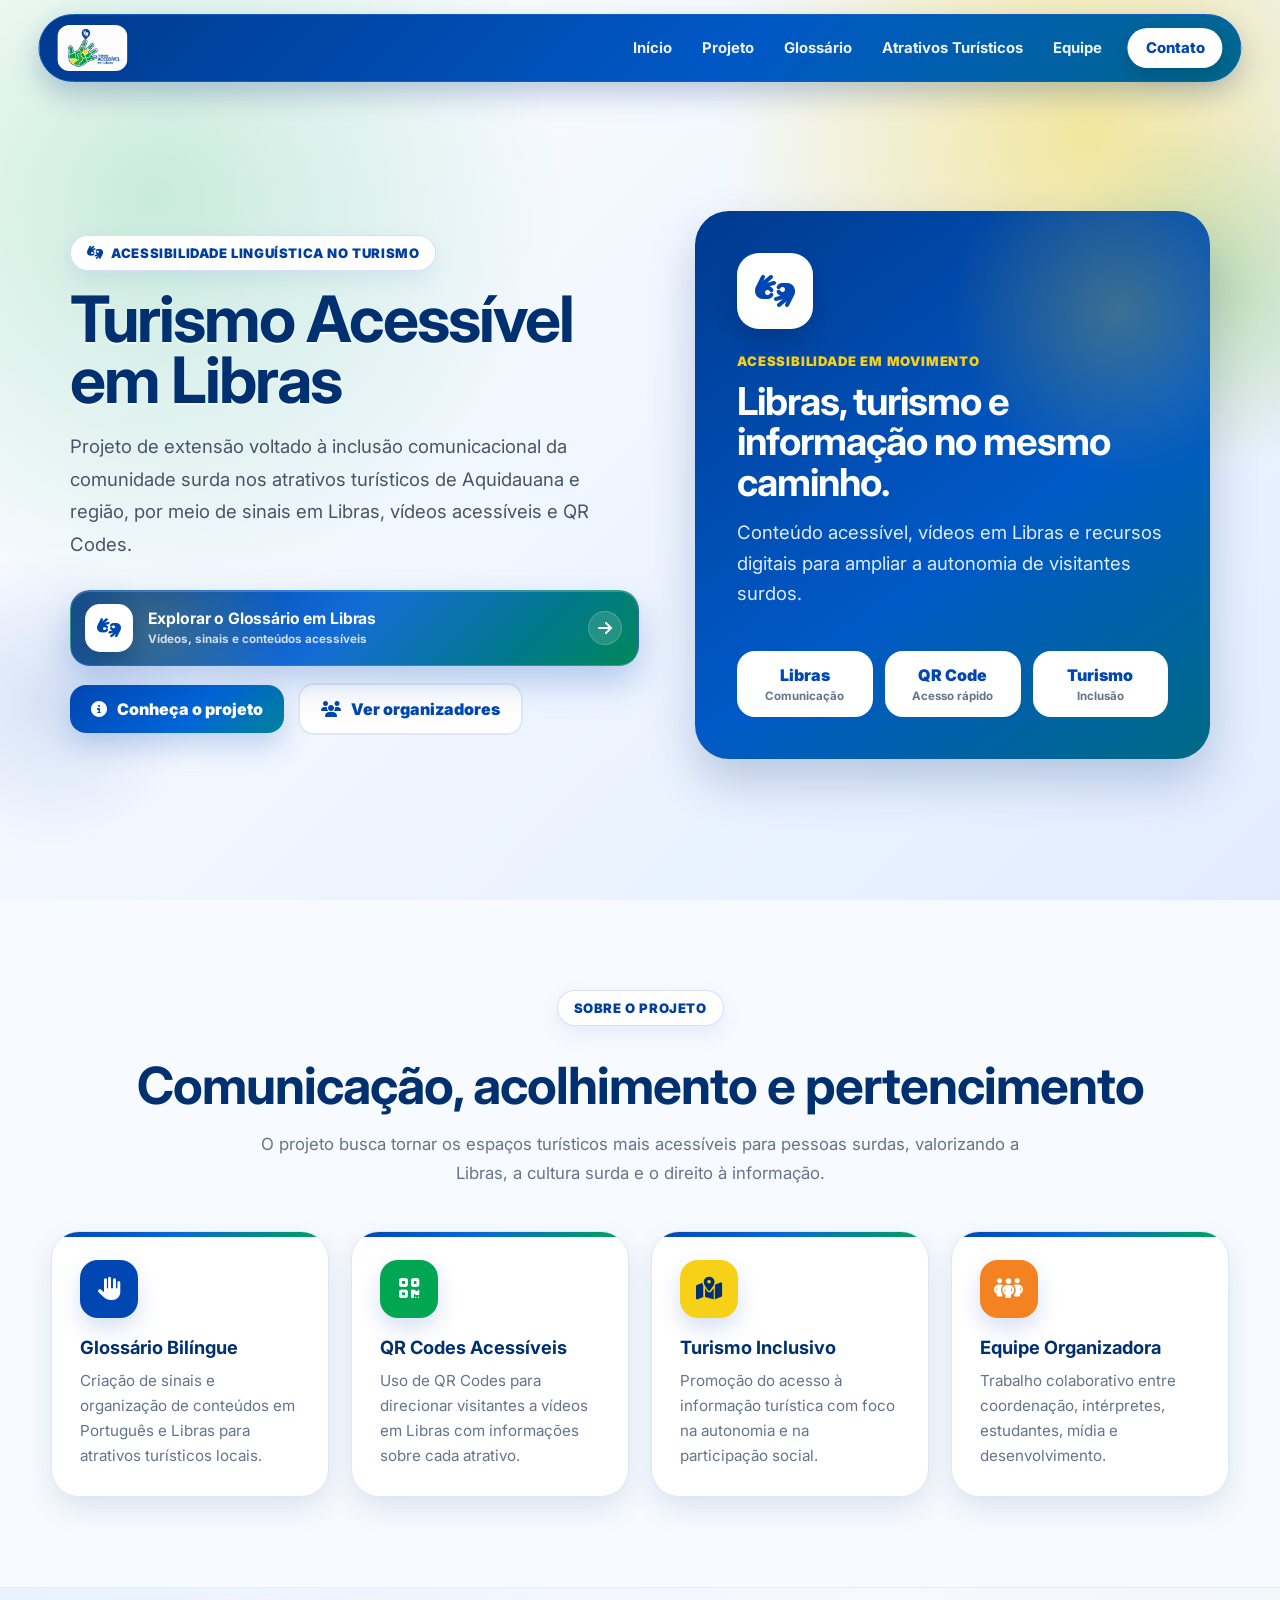
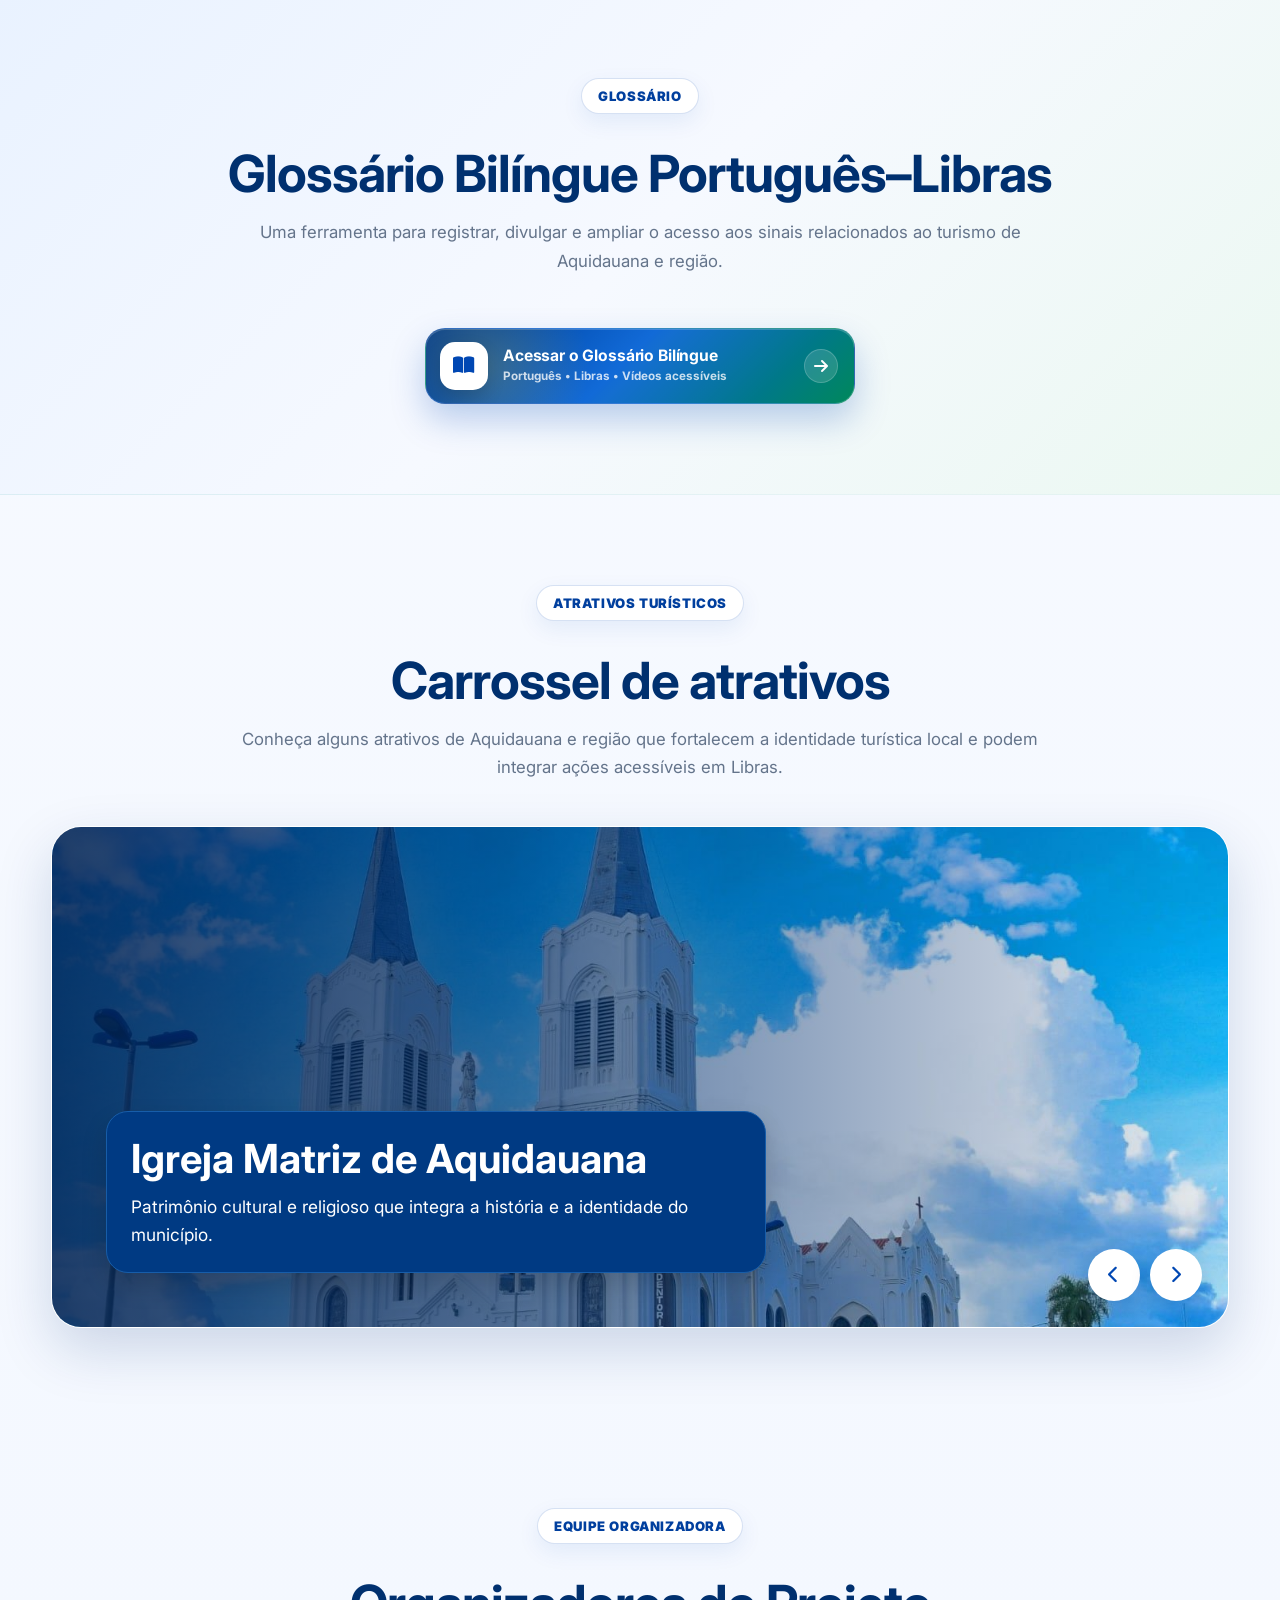
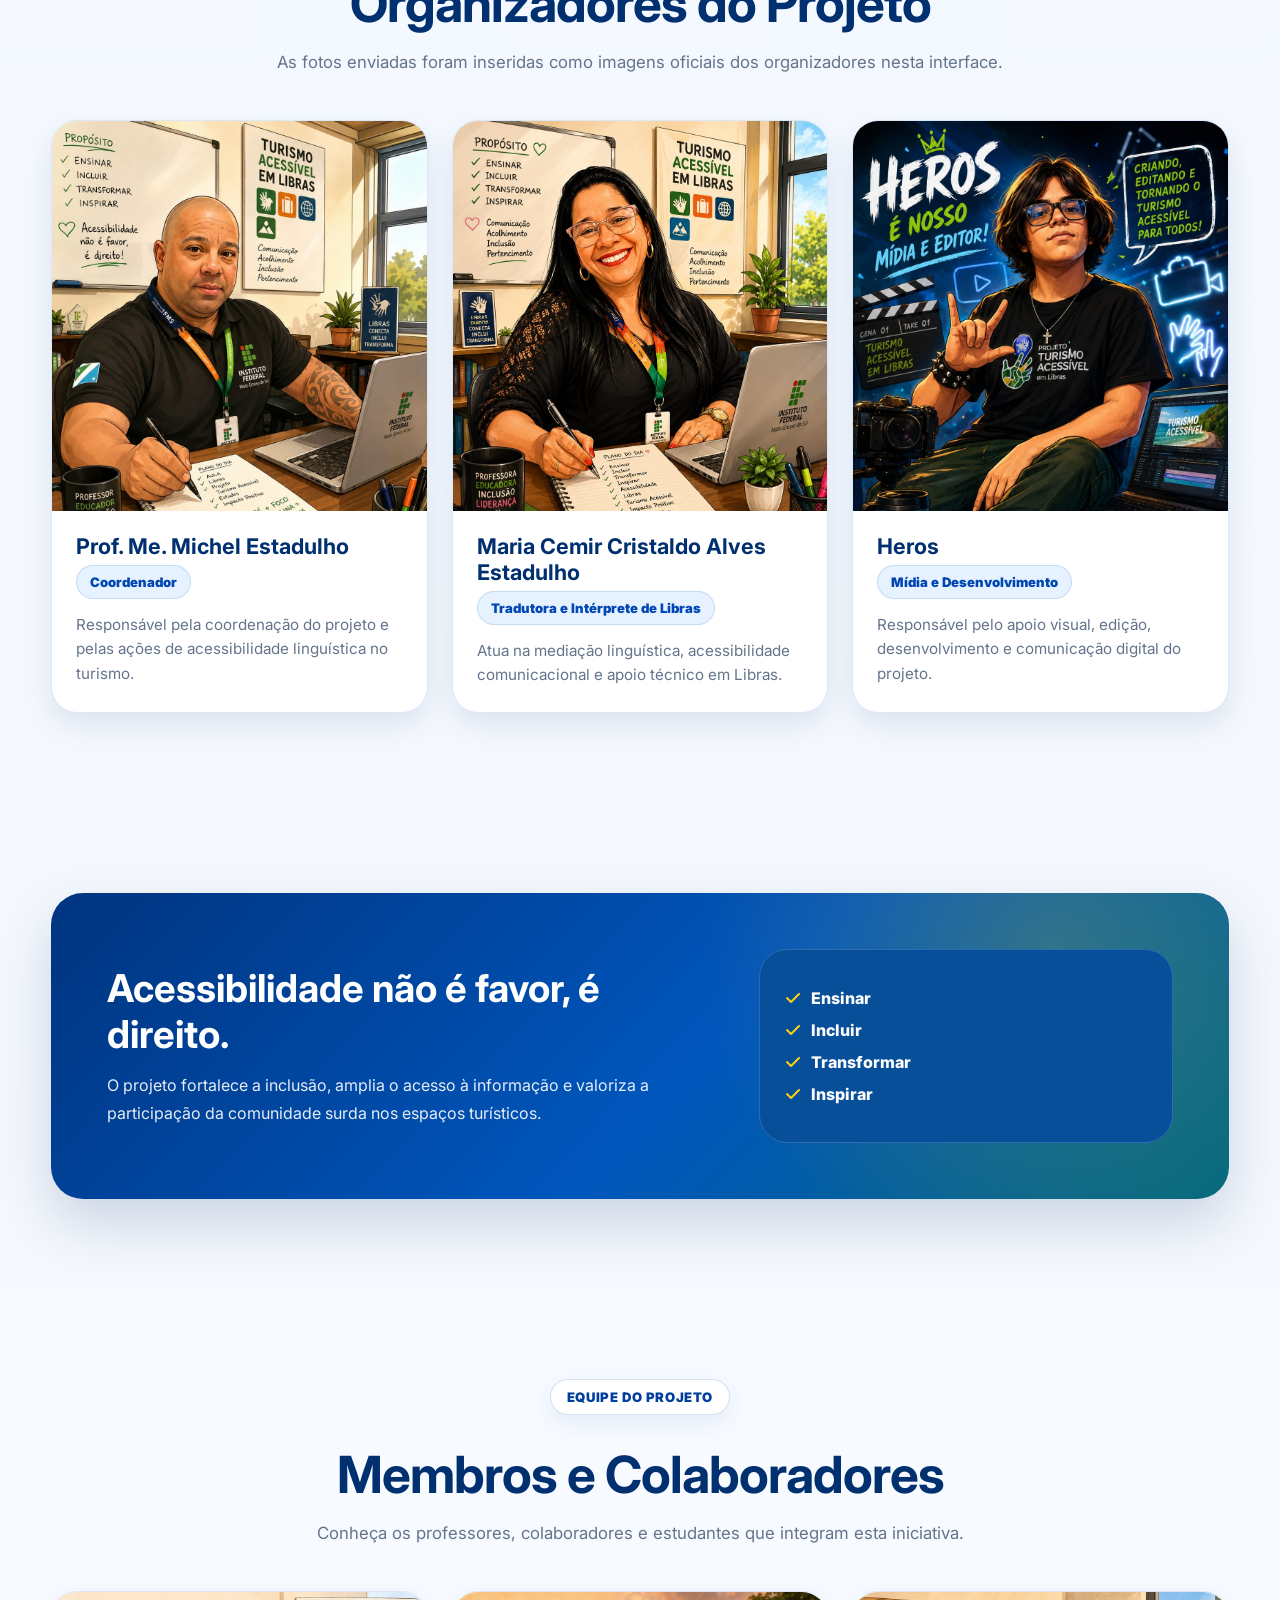
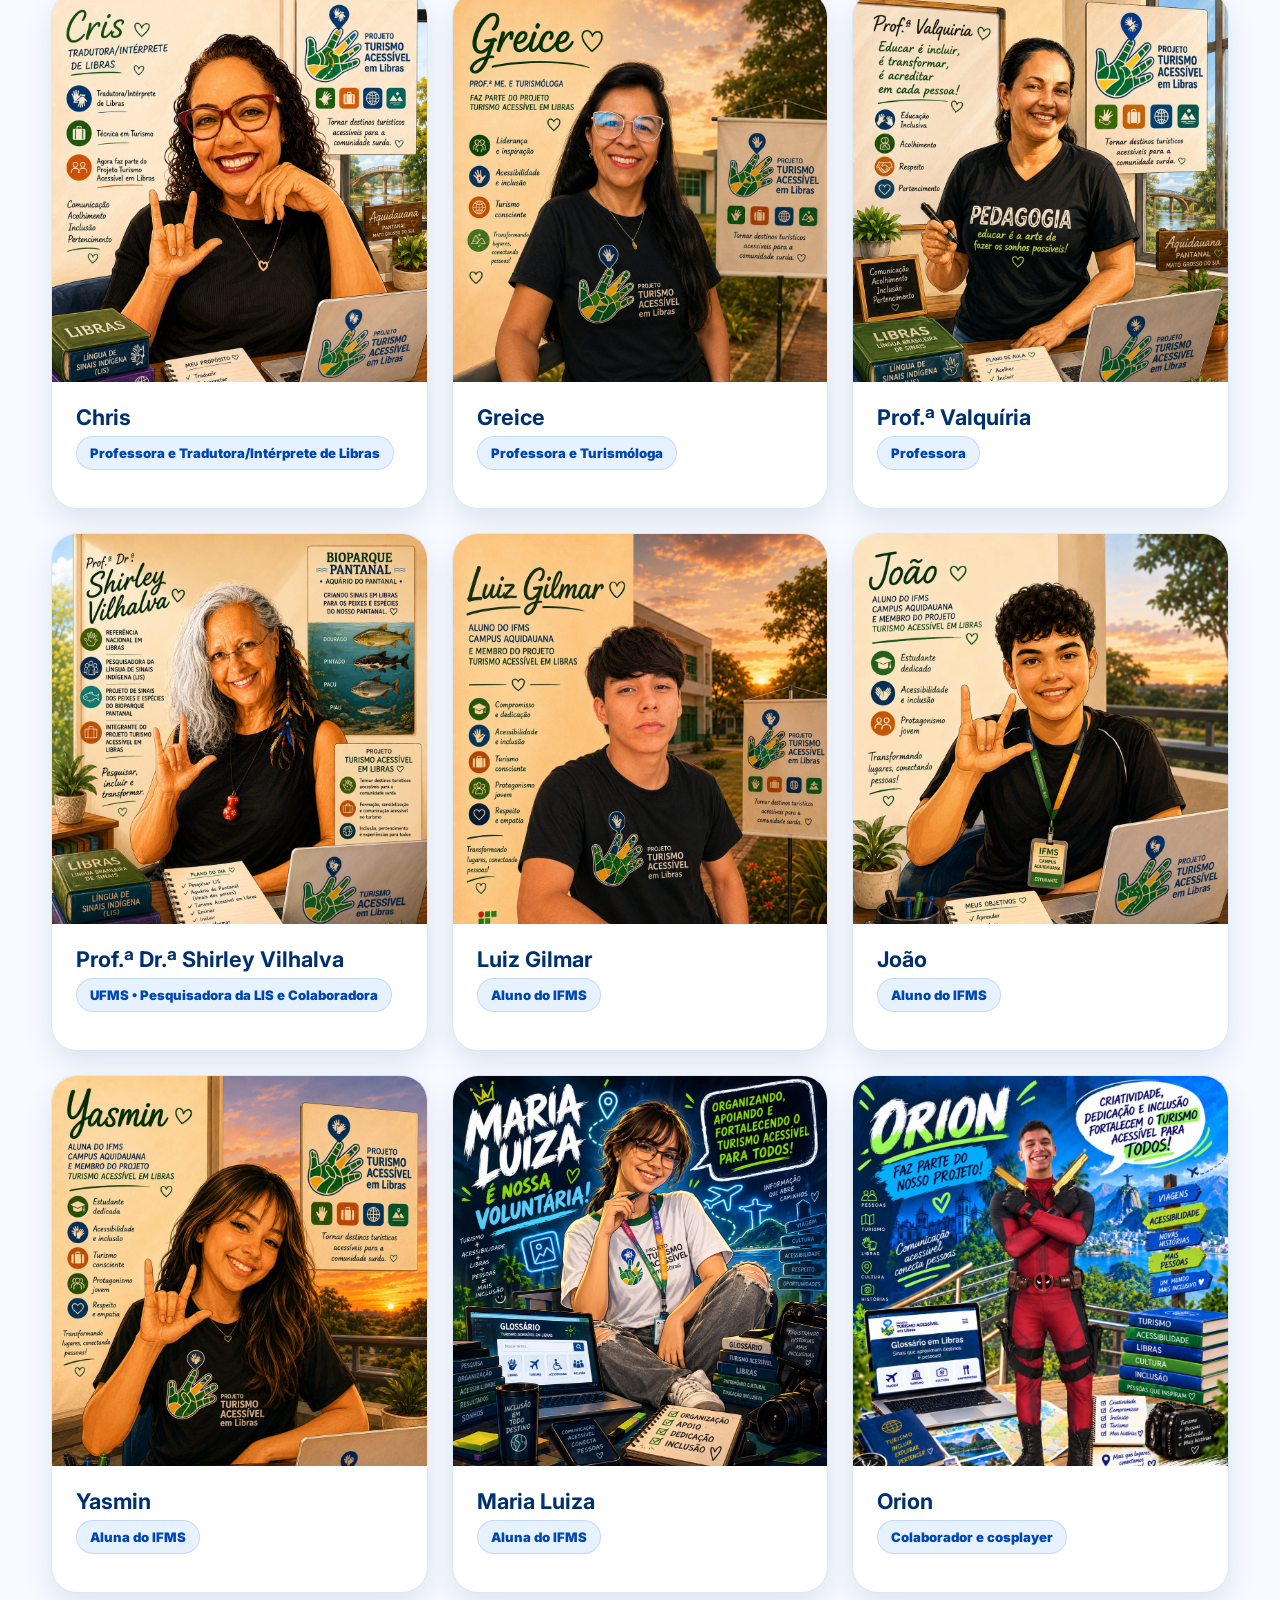
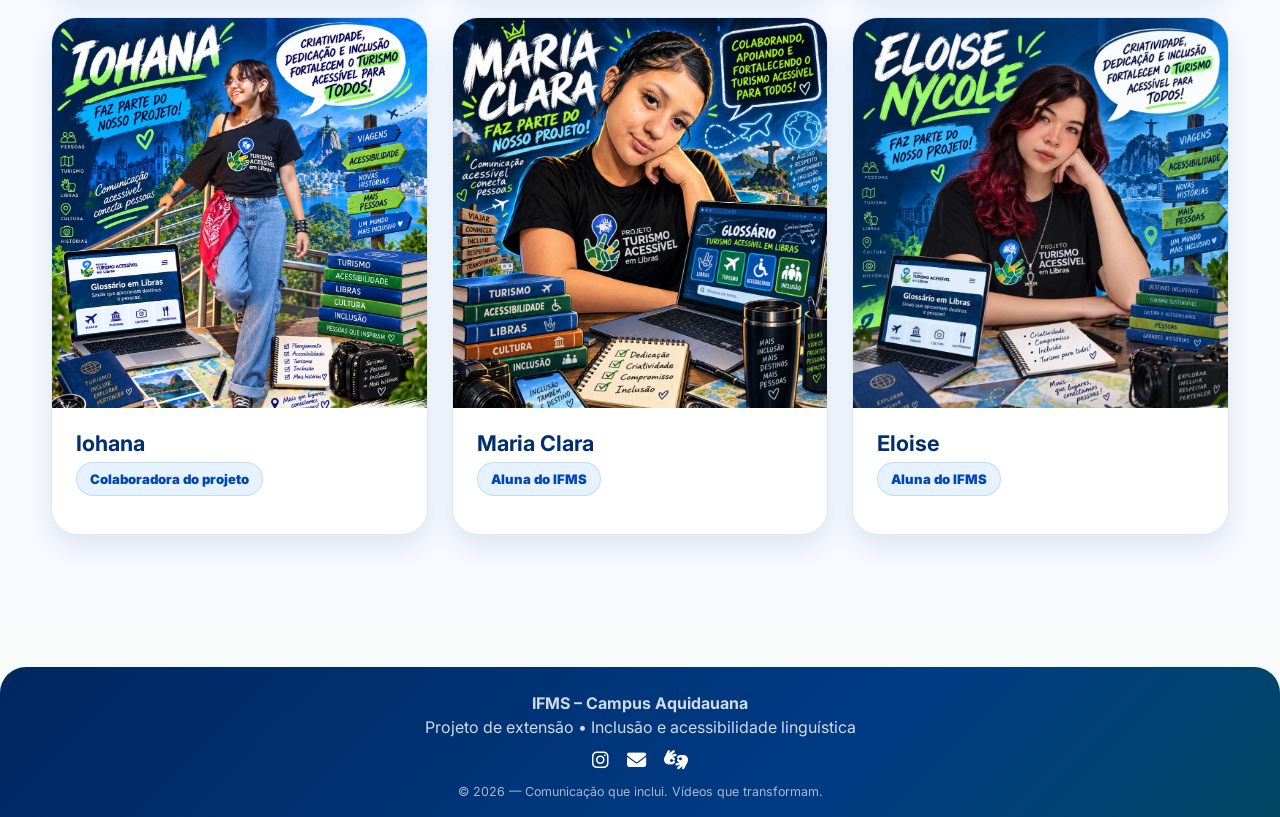
==== index.html @ 12c5a1a1 "Adicionando fotos dos sete novos membros da equipe" ====
<!DOCTYPE html>

<html lang="pt-BR">

<head>
  <meta charset="utf-8" />
  <meta content="width=device-width, initial-scale=1.0" name="viewport" />
  <title>Turismo Acessível em Libras</title>
  <link href="https://fonts.googleapis.com" rel="preconnect" />
  <link crossorigin="" href="https://fonts.gstatic.com" rel="preconnect" />
  <link href="https://fonts.googleapis.com/css2?family=Inter:wght@400;600;700;800;900&amp;display=swap"
    rel="stylesheet" />
  <link href="https://cdnjs.cloudflare.com/ajax/libs/font-awesome/6.5.0/css/all.min.css" rel="stylesheet" />
  <link href="css/style.css" rel="stylesheet" />
</head>

<body>
  <header>
    <a class="brand brand-logo-only" href="index.html">
      <img alt="Identidade visual do projeto" src="imagens/logo_turismo_acessivel.jpeg" />

    </a>
    <nav>
      <a href="index.html">Início</a>
      <a href="#projeto">Projeto</a>
      <a href="glossario.html">Glossário</a>
      <a href="#atrativos">Atrativos Turísticos</a>
      <a href="#equipe">Equipe</a>
      <a class="btn-menu" href="#contato">Contato</a>
    </nav>
  </header>
  <main id="inicio">
    <section class="hero">
      <div class="container hero-grid">
        <div>
          <span class="tag"><i class="fa-solid fa-hands-asl-interpreting"></i> Acessibilidade linguística no
            turismo</span>
          <h1>Turismo Acessível em Libras</h1>
          <p>Projeto de extensão voltado à inclusão comunicacional da comunidade surda nos atrativos turísticos de
            Aquidauana e região, por meio de sinais em Libras, vídeos acessíveis e QR Codes.</p>
          <div class="hero-actions"><a class="btn-glossario-featured" href="glossario.html"><span
                class="glossario-btn-icon"><i class="fa-solid fa-hands-asl-interpreting"></i></span><span
                class="glossario-btn-text"><strong>Explorar o Glossário em Libras</strong><small>Vídeos, sinais e
                  conteúdos acessíveis</small></span><span class="glossario-btn-arrow"><i
                  class="fa-solid fa-arrow-right"></i></span></a>
            <a class="btn btn-primary" href="#projeto"><i class="fa-solid fa-circle-info"></i> Conheça o projeto</a>
            <a class="btn btn-light" href="#equipe"><i class="fa-solid fa-users"></i> Ver organizadores</a>
          </div>
        </div>
        <div class="hero-feature-panel">
          <div class="hero-feature-icon"><i class="fa-solid fa-hands-asl-interpreting"></i></div><span
            class="hero-feature-kicker">Acessibilidade em movimento</span>
          <h2>Libras, turismo e informação no mesmo caminho.</h2>
          <p>Conteúdo acessível, vídeos em Libras e recursos digitais para ampliar a autonomia de visitantes surdos.</p>
          <div class="mini-stats">
            <div>Libras<span>Comunicação</span></div>
            <div>QR Code<span>Acesso rápido</span></div>
            <div>Turismo<span>Inclusão</span></div>
          </div>
        </div>
      </div>
    </section>
    <section id="projeto">
      <div class="container">
        <div class="section-title">
          <span class="tag">Sobre o Projeto</span>
          <h2>Comunicação, acolhimento e pertencimento</h2>
          <p>O projeto busca tornar os espaços turísticos mais acessíveis para pessoas surdas, valorizando a Libras, a
            cultura surda e o direito à informação.</p>
        </div>
        <div class="cards">
          <article class="info-card">
            <div class="icon"><i class="fa-solid fa-hand"></i></div>
            <h3>Glossário Bilíngue</h3>
            <p>Criação de sinais e organização de conteúdos em Português e Libras para atrativos turísticos locais.</p>
          </article>
          <article class="info-card">
            <div class="icon"><i class="fa-solid fa-qrcode"></i></div>
            <h3>QR Codes Acessíveis</h3>
            <p>Uso de QR Codes para direcionar visitantes a vídeos em Libras com informações sobre cada atrativo.</p>
          </article>
          <article class="info-card">
            <div class="icon"><i class="fa-solid fa-map-location-dot"></i></div>
            <h3>Turismo Inclusivo</h3>
            <p>Promoção do acesso à informação turística com foco na autonomia e na participação social.</p>
          </article>
          <article class="info-card">
            <div class="icon"><i class="fa-solid fa-people-group"></i></div>
            <h3>Equipe Organizadora</h3>
            <p>Trabalho colaborativo entre coordenação, intérpretes, estudantes, mídia e desenvolvimento.</p>
          </article>
        </div>
      </div>
    </section>
    <section id="glossario">
      <div class="container">
        <div class="section-title">
          <span class="tag">Glossário</span>
          <h2>Glossário Bilíngue Português–Libras</h2>
          <p>Uma ferramenta para registrar, divulgar e ampliar o acesso aos sinais relacionados ao turismo de Aquidauana
            e região.</p>
        </div>
        <div class="hero-actions"><a class="btn-glossario-featured btn-glossario-section" href="glossario.html"><span
              class="glossario-btn-icon"><i class="fa-solid fa-book-open"></i></span><span
              class="glossario-btn-text"><strong>Acessar o Glossário Bilíngue</strong><small>Português • Libras • Vídeos
                acessíveis</small></span><span class="glossario-btn-arrow"><i
                class="fa-solid fa-arrow-right"></i></span></a></div>
      </div>
    </section>
    <section id="atrativos">
      <div class="container">
        <div class="section-title">
          <span class="tag">Atrativos Turísticos</span>
          <h2>Carrossel de atrativos</h2>
          <p>Conheça alguns atrativos de Aquidauana e região que fortalecem a identidade turística local e podem
            integrar ações acessíveis em Libras.</p>
        </div>
        <!--Aqui fica o carrossel-->
        <div class="carousel-wrap">
          <div class="carousel">
            <div class="slide active slide-igreja">
              <div class="slide-content">
                <h3>Igreja Matriz de Aquidauana</h3>
                <p>Patrimônio cultural e religioso que integra a história e a identidade do município.</p>
              </div>
            </div>
            <div class="slide slide-paxixi">
              <div class="slide-content">
                <h3>Morro do Paxixi</h3>
                <p>Um dos mais belos cartões-postais da região, conhecido por suas paisagens e contemplação da natureza.
                </p>
              </div>
            </div>
            <div class="slide slide-ponte">
              <div class="slide-content">
                <h3>Ponte Velha</h3>
                <p>Importante marco histórico sobre o Rio Aquidauana, preservando a memória local.</p>
              </div>
            </div>
            <div class="slide slide-rio">
              <div class="slide-content">
                <h3>Rio Aquidauana</h3>
                <p>Símbolo natural da cidade e referência para o turismo, lazer e contemplação ambiental.</p>
              </div>
            </div>
          </div>
          <div class="carousel-buttons">
            <button aria-label="Anterior" onclick="mudarSlide(-1)"><i class="fa-solid fa-chevron-left"></i></button>
            <button aria-label="Próximo" onclick="mudarSlide(1)"><i class="fa-solid fa-chevron-right"></i></button>
          </div>
        </div>
      </div>
    </section>
    <!--Os coordenadores ficam aqui-->
    <section id="equipe">
      <div class="container">
        <div class="section-title">
          <span class="tag">Equipe Organizadora</span>
          <h2>Organizadores do Projeto</h2>
          <p>As fotos enviadas foram inseridas como imagens oficiais dos organizadores nesta interface.</p>
        </div>
        <div class="team">
          <article class="member">
            <img alt="Prof. Me. Michel Estadulho" src="imagens/organizador_michel.jpeg" />
            <div class="member-body">
              <h3>Prof. Me. Michel Estadulho</h3>
              <span class="role">Coordenador</span>
              <p>Responsável pela coordenação do projeto e pelas ações de acessibilidade linguística no turismo.</p>
            </div>
          </article>
          <article class="member">
            <img alt="Maria Cemir Cristaldo Alves Estadulho" src="imagens/organizadora_cemir.jpeg" />
            <div class="member-body">
              <h3>Maria Cemir Cristaldo Alves Estadulho</h3>
              <span class="role">Tradutora e Intérprete de Libras</span>
              <p>Atua na mediação linguística, acessibilidade comunicacional e apoio técnico em Libras.</p>
            </div>
          </article>
          <article class="member">
            <img alt="Heros" src="imagens/organizador_heros.jpeg" />
            <div class="member-body">
              <h3>Heros</h3>
              <span class="role">Mídia e Desenvolvimento</span>
              <p>Responsável pelo apoio visual, edição, desenvolvimento e comunicação digital do projeto.</p>
            </div>
          </article>
        </div>
      </div>
    </section>
    <section id="contato">
      <div class="container">
        <div class="cta">
          <div>
            <h2>Acessibilidade não é favor, é direito.</h2>
            <p>O projeto fortalece a inclusão, amplia o acesso à informação e valoriza a participação da comunidade
              surda nos espaços turísticos.</p>
          </div>
          <ul class="cta-box">
            <li><i class="fa-solid fa-check"></i> Ensinar</li>
            <li><i class="fa-solid fa-check"></i> Incluir</li>
            <li><i class="fa-solid fa-check"></i> Transformar</li>
            <li><i class="fa-solid fa-check"></i> Inspirar</li>
          </ul>
        </div>
      </div>
    </section>
  </main>
  <!--Aqui fica os membros do projeto-->
  <section id="membros">
    <div class="container">
      <div class="section-title">
        <span class="tag">Equipe do Projeto</span>
        <h2>Membros e Colaboradores</h2>
        <p>Conheça os professores, colaboradores e estudantes que integram esta iniciativa.</p>
      </div>
      <div class="team">
        <article class="member"><img alt="Chris" src="imagens/chris.jpeg" />
          <div class="member-body">
            <h3>Chris</h3><span class="role">Professora e Tradutora/Intérprete de Libras</span>
          </div>
        </article>
        <article class="member"><img alt="Greice" src="imagens/greice.jpeg" />
          <div class="member-body">
            <h3>Greice</h3><span class="role">Professora e Turismóloga</span>
          </div>
        </article>
        <article class="member"><img alt="Prof.ª Valquíria" src="imagens/valquiria.jpeg" />
          <div class="member-body">
            <h3>Prof.ª Valquíria</h3><span class="role">Professora</span>
          </div>
        </article>
        <article class="member"><img alt="Prof.ª Dr.ª Shirley Vilhalva" src="imagens/shirley.jpeg" />
          <div class="member-body">
            <h3>Prof.ª Dr.ª Shirley Vilhalva</h3><span class="role">UFMS • Pesquisadora da LIS e Colaboradora</span>
          </div>
        </article>
        <article class="member"><img alt="Luiz Gilmar" src="imagens/luiz.jpeg" />
          <div class="member-body">
            <h3>Luiz Gilmar</h3><span class="role">Aluno do IFMS</span>
          </div>
        </article>
        <article class="member"><img alt="João" src="imagens/joao.jpeg" />
          <div class="member-body">
            <h3>João</h3><span class="role">Aluno do IFMS</span>
          </div>
        </article>
        <article class="member"><img alt="Yasmin" src="imagens/yasmin.jpeg" />
          <div class="member-body">
            <h3>Yasmin</h3><span class="role">Aluna do IFMS</span>
          </div>
        </article>
        <article class="member"><img alt="Maria Luiza" src="imagens/maria-luiza.jpeg" />
          <div class="member-body">
            <h3>Maria Luiza</h3><span class="role">Aluna do IFMS</span>
          </div>
        </article>
        <article class="member"><img alt="Orion" src="imagens/orion projeto.jpeg" />
          <div class="member-body">
            <h3>Orion</h3><span class="role">Colaborador e cosplayer</span>
          </div>
        </article>
        <article class="member"><img alt="Iohana" src="imagens/iohana projeto.jpeg" />
          <div class="member-body">
            <h3>Iohana</h3><span class="role">Colaboradora do projeto</span>
          </div>
        </article>
        <article class="member"><img alt="Maria Clara" src="imagens/maria clara.jpeg" />
          <div class="member-body">
            <h3>Maria Clara</h3><span class="role">Aluna do IFMS</span>
          </div>
        </article>
        <article class="member"><img alt="Eloise" src="imagens/eloise.jpeg" />
          <div class="member-body">
            <h3>Eloise</h3><span class="role">Aluna do IFMS</span>
          </div>
        </article>
      </div>
    </div>
  </section>
  <footer>
    <p><strong>IFMS – Campus Aquidauana</strong><br />Projeto de extensão • Inclusão e acessibilidade linguística</p>
    <div class="social"><i class="fa-brands fa-instagram"></i><i class="fa-solid fa-envelope"></i><i
        class="fa-solid fa-hands-asl-interpreting"></i></div>
    <p class="footer-copy">© 2026 — Comunicação que inclui. Vídeos que transformam.</p>
  </footer>
  <script>
    let slideAtual = 0;
    const slides = document.querySelectorAll('.slide');

    function mostrarSlide(index) {
      slides.forEach(slide => slide.classList.remove('active'));
      if (index >= slides.length) slideAtual = 0;
      if (index < 0) slideAtual = slides.length - 1;
      slides[slideAtual].classList.add('active');
    }

    function mudarSlide(direcao) {
      slideAtual += direcao;
      mostrarSlide(slideAtual);
    }

    setInterval(() => mudarSlide(1), 7000);
  </script>
</body>

</html>
---- css/style.css ----
:root {
  --azul: #0047B3;
  --azul-escuro: #00306f;
  --verde: #00A651;
  --amarelo: #F7D117;
  --laranja: #F58220;
  --fundo: #f4f8ff;
  --branco: #ffffff;
  --texto: #1f2937;
  --cinza: #64748b;
  --sombra: 0 18px 45px rgba(0, 47, 111, .14);
  --radius: 28px;
}

* {
  margin: 0;
  padding: 0;
  box-sizing: border-box;
  font-family: 'Inter', Arial, sans-serif;
}

html {
  scroll-behavior: smooth;
}

body {
  background: var(--fundo);
  color: var(--texto);
  overflow-x: hidden;
}

a {
  text-decoration: none;
  color: inherit;
}

header {
  position: fixed;
  top: 18px;
  left: 50%;
  transform: translateX(-50%);
  width: min(1180px, 92%);
  background: rgba(255, 255, 255, .94);
  border: 1px solid rgba(0, 71, 179, .12);
  box-shadow: var(--sombra);
  border-radius: 999px;
  padding: 12px 24px;
  display: flex;
  align-items: center;
  justify-content: space-between;
  z-index: 1000;
}

.brand {
  display: flex;
  align-items: center;
  gap: 14px;
  font-weight: 900;
  color: var(--azul);
}

.brand img {
  width: 72px;
  height: 48px;
  object-fit: contain;
}

.brand span {
  line-height: 1.05;
  text-transform: uppercase;
  font-size: .98rem;
}

.brand small {
  display: block;
  color: var(--verde);
  font-size: .75rem;
  font-weight: 800;
  letter-spacing: .4px;
}

nav {
  display: flex;
  align-items: center;
  gap: 22px;
}

nav a {
  font-size: .93rem;
  font-weight: 700;
  color: var(--azul-escuro);
  transition: .25s;
}

nav a:hover {
  color: var(--verde);
}

.btn-menu {
  background: var(--azul);
  color: #fff;
  padding: 11px 18px;
  border-radius: 999px;
  font-weight: 800;
}

.btn-menu:hover {
  background: var(--verde);
  color: #fff;
}

.hero {
  min-height: 100vh;
  padding: 150px 20px 80px;
  background:
    radial-gradient(circle at 85% 15%, rgba(247, 209, 23, .34), transparent 28%),
    radial-gradient(circle at 10% 20%, rgba(0, 166, 81, .16), transparent 32%),
    linear-gradient(135deg, #ffffff 0%, #eaf3ff 100%);
  display: flex;
  align-items: center;
}

.container {
  width: min(1180px, 92%);
  margin: 0 auto;
}

.hero-grid {
  display: grid;
  grid-template-columns: 1.05fr .95fr;
  gap: 56px;
  align-items: center;
}

.tag {
  display: inline-flex;
  gap: 8px;
  align-items: center;
  background: #e7f3ff;
  color: var(--azul);
  padding: 9px 16px;
  border-radius: 999px;
  font-weight: 900;
  font-size: .82rem;
  text-transform: uppercase;
  letter-spacing: .6px;
  margin-bottom: 18px;
}

h1 {
  font-size: clamp(2.5rem, 5vw, 5.4rem);
  line-height: .95;
  color: var(--azul-escuro);
  letter-spacing: -2px;
  margin-bottom: 20px;
}

h1 strong {
  color: var(--verde);
  display: block;
}

.hero p {
  font-size: 1.16rem;
  line-height: 1.75;
  color: #475569;
  max-width: 640px;
  margin-bottom: 30px;
}

.hero-actions {
  display: flex;
  gap: 14px;
  flex-wrap: wrap;
}

.btn {
  display: inline-flex;
  align-items: center;
  gap: 10px;
  border: none;
  border-radius: 18px;
  padding: 15px 22px;
  font-weight: 900;
  cursor: pointer;
  transition: .25s;
}

.btn-primary {
  background: var(--azul);
  color: #fff;
  box-shadow: 0 12px 25px rgba(0, 71, 179, .24);
}

.btn-primary:hover {
  background: var(--verde);
  transform: translateY(-3px);
}

.btn-light {
  background: #fff;
  color: var(--azul);
  border: 2px solid rgba(0, 71, 179, .12);
}

.btn-light:hover {
  border-color: var(--verde);
  color: var(--verde);
  transform: translateY(-3px);
}

.logo-card {
  background: #fff;
  border-radius: 42px;
  padding: 36px;
  box-shadow: var(--sombra);
  position: relative;
  overflow: hidden;
}

.logo-card:before {
  content: "";
  position: absolute;
  right: -70px;
  top: -70px;
  width: 190px;
  height: 190px;
  background: var(--amarelo);
  border-radius: 50%;
  opacity: .55;
}

.logo-card img {
  width: 100%;
  display: block;
  position: relative;
  z-index: 2;
  border-radius: 22px;
}

.mini-stats {
  display: grid;
  grid-template-columns: repeat(3, 1fr);
  gap: 12px;
  margin-top: 16px;
  position: relative;
  z-index: 2;
}

.mini-stats div {
  background: #f8fbff;
  border: 1px solid #e5eefb;
  border-radius: 18px;
  padding: 14px;
  text-align: center;
  font-weight: 900;
  color: var(--azul);
}

.mini-stats span {
  display: block;
  color: var(--cinza);
  font-size: .72rem;
  font-weight: 700;
  margin-top: 4px;
}

section {
  padding: 90px 0;
}

.section-title {
  text-align: center;
  margin-bottom: 44px;
}

.section-title h2 {
  font-size: clamp(2rem, 4vw, 3.2rem);
  color: var(--azul-escuro);
  margin-top: 10px;
  letter-spacing: -1px;
}

.section-title p {
  max-width: 760px;
  margin: 14px auto 0;
  color: var(--cinza);
  line-height: 1.7;
  font-size: 1.05rem;
}

.cards {
  display: grid;
  grid-template-columns: repeat(4, 1fr);
  gap: 22px;
}

.info-card {
  background: #fff;
  border-radius: var(--radius);
  padding: 28px;
  box-shadow: 0 12px 30px rgba(0, 47, 111, .08);
  border: 1px solid rgba(0, 71, 179, .08);
  transition: .25s;
}

.info-card:hover {
  transform: translateY(-8px);
  box-shadow: var(--sombra);
}

.icon {
  width: 58px;
  height: 58px;
  border-radius: 18px;
  display: flex;
  align-items: center;
  justify-content: center;
  background: var(--azul);
  color: #fff;
  font-size: 1.45rem;
  margin-bottom: 18px;
}

.info-card:nth-child(2) .icon {
  background: var(--verde);
}

.info-card:nth-child(3) .icon {
  background: var(--amarelo);
  color: var(--azul-escuro);
}

.info-card:nth-child(4) .icon {
  background: var(--laranja);
}

.info-card h3 {
  color: var(--azul-escuro);
  margin-bottom: 10px;
  font-size: 1.14rem;
}

.info-card p {
  color: var(--cinza);
  line-height: 1.65;
  font-size: .95rem;
}

.carousel-wrap {
  position: relative;
  background: #fff;
  border-radius: 38px;
  box-shadow: var(--sombra);
  overflow: hidden;
  border: 1px solid rgba(0, 71, 179, .1);
}

.carousel {
  height: 470px;
  position: relative;
}

.slide {
  display: none;
  height: 100%;
  padding: 54px;
  background-size: cover;
  background-position: center;
  background-repeat: no-repeat;
  position: relative;
  color: #fff;
}

.slide.active {
  display: flex;
  align-items: flex-end;
}

.slide:before {
  content: "";
  position: absolute;
  inset: 0;
  background: linear-gradient(90deg, rgba(0, 47, 111, .88), rgba(0, 47, 111, .24));
}

.slide-content {
  position: relative;
  z-index: 2;
  max-width: 620px;
}

.slide-content h3 {
  font-size: 2.5rem;
  margin-bottom: 10px;
}

.slide-content p {
  line-height: 1.65;
  font-size: 1.08rem;
}

.carousel-buttons {
  position: absolute;
  right: 26px;
  bottom: 26px;
  display: flex;
  gap: 10px;
  z-index: 4;
}

.carousel-buttons button {
  width: 52px;
  height: 52px;
  border-radius: 50%;
  border: none;
  background: #fff;
  color: var(--azul);
  font-size: 1.1rem;
  cursor: pointer;
  transition: .25s;
}

.carousel-buttons button:hover {
  background: var(--amarelo);
}

.team {
  display: grid;
  grid-template-columns: repeat(3, 1fr);
  gap: 26px;
}

.member {
  background: #fff;
  border-radius: 34px;
  overflow: hidden;
  box-shadow: 0 12px 34px rgba(0, 47, 111, .09);
  border: 1px solid rgba(0, 71, 179, .1);
  transition: .25s;
}

.member:hover {
  transform: translateY(-8px);
  box-shadow: var(--sombra);
}

.member img {
  width: 100%;
  height: 420px;
  object-fit: cover;
  object-position: center top;
  display: block;
}

.member-body {
  padding: 26px;
}

.member-body h3 {
  color: var(--azul-escuro);
  font-size: 1.35rem;
  margin-bottom: 6px;
}

.role {
  display: inline-block;
  background: #edf7ff;
  color: var(--azul);
  padding: 8px 13px;
  border-radius: 999px;
  font-size: .82rem;
  font-weight: 900;
  margin-bottom: 14px;
}

.member-body p {
  color: var(--cinza);
  line-height: 1.6;
  font-size: .95rem;
}

.cta {
  background: linear-gradient(135deg, var(--azul), var(--azul-escuro));
  border-radius: 42px;
  padding: 56px;
  color: #fff;
  display: grid;
  grid-template-columns: 1.2fr .8fr;
  gap: 30px;
  align-items: center;
  box-shadow: var(--sombra);
}

.cta h2 {
  font-size: 2.4rem;
  margin-bottom: 14px;
}

.cta p {
  line-height: 1.75;
  opacity: .9;
}

.cta-box {
  background: rgba(255, 255, 255, .12);
  border: 1px solid rgba(255, 255, 255, .18);
  border-radius: 28px;
  padding: 26px;
}

.cta-box li {
  margin: 12px 0;
  list-style: none;
  font-weight: 800;
}

.cta-box i {
  color: var(--amarelo);
  margin-right: 8px;
}

footer {
  margin-top: 80px;
  background: var(--azul-escuro);
  color: #fff;
  padding: 56px 20px 32px;
  text-align: center;
  border-radius: 48px 48px 0 0;
}

footer img {
  width: 160px;
  max-width: 80%;
  background: #fff;
  border-radius: 20px;
  padding: 10px;
  margin-bottom: 18px;
}

footer p {
  opacity: .82;
  line-height: 1.7;
}

.social {
  display: flex;
  justify-content: center;
  gap: 16px;
  margin: 24px 0;
  font-size: 1.35rem;
}

@media(max-width:900px) {
  header {
    border-radius: 26px;
    align-items: flex-start;
    gap: 10px;
  }

  nav {
    display: none;
  }

  .hero-grid,
  .cta {
    grid-template-columns: 1fr;
  }

  .cards {
    grid-template-columns: 1fr 1fr;
  }

  .team {
    grid-template-columns: 1fr;
  }

  .member img {
    height: auto;
  }

  .carousel {
    height: 380px;
  }
}

@media(max-width:560px) {
  .brand img {
    width: 56px;
    height: 40px;
  }

  .cards {
    grid-template-columns: 1fr;
  }

  .slide {
    padding: 32px;
  }

  .slide-content h3 {
    font-size: 1.9rem;
  }

  .mini-stats {
    grid-template-columns: 1fr;
  }
}

/* ===== Organização externa de imagens do carrossel ===== */
.slide-igreja {
  background-image: url("../imagens/igreja.jpg");
}

.slide-paxixi {
  background-image: url("../imagens/morro_paxixi.jpg");
}

.slide-ponte {
  background-image: url("../imagens/ponte_velha.jpg");
}

.slide-rio {
  background-image: url("../imagens/rio_aquidauana.jpg");
}

.footer-copy {
  font-size: .85rem;
  opacity: .65;
}

.nav-active {
  color: var(--verde) !important;
}

/* Cards sem fotografia por enquanto */
.member-placeholder {
  width: 100%;
  height: 420px;
  display: flex;
  align-items: center;
  justify-content: center;
  flex-direction: column;
  gap: 14px;
  background:
    radial-gradient(circle at 75% 20%, rgba(247, 209, 23, .28), transparent 28%),
    radial-gradient(circle at 20% 80%, rgba(0, 166, 81, .18), transparent 32%),
    linear-gradient(135deg, #ffffff, #eaf3ff);
  color: var(--azul);
  text-align: center;
  padding: 30px;
}

.member-placeholder i {
  font-size: 4rem;
  color: var(--azul);
}

.member-placeholder span {
  font-size: .9rem;
  font-weight: 800;
  color: var(--cinza);
}

/* ===== Página do Glossário ===== */
.glossary-hero {
  padding: 155px 20px 75px;
  background:
    radial-gradient(circle at 85% 15%, rgba(247, 209, 23, .30), transparent 27%),
    radial-gradient(circle at 12% 22%, rgba(0, 166, 81, .15), transparent 30%),
    linear-gradient(135deg, #ffffff 0%, #eaf3ff 100%);
}

.glossary-hero-grid {
  display: grid;
  grid-template-columns: 1.1fr .9fr;
  gap: 48px;
  align-items: center;
}

.glossary-hero h1 {
  margin-bottom: 22px;
}

.glossary-hero p {
  color: #475569;
  font-size: 1.08rem;
  line-height: 1.75;
  max-width: 680px;
}

.glossary-hero-image {
  background: #fff;
  border-radius: 34px;
  padding: 26px;
  box-shadow: var(--sombra);
}

.glossary-hero-image img {
  display: block;
  width: 100%;
  border-radius: 22px;
}

.glossary-grid {
  display: grid;
  grid-template-columns: repeat(2, 1fr);
  gap: 26px;
}

.glossary-card {
  background: #fff;
  border-radius: 30px;
  overflow: hidden;
  border: 1px solid rgba(0, 71, 179, .10);
  box-shadow: 0 12px 34px rgba(0, 47, 111, .09);
  transition: .25s;
}

.glossary-card:hover {
  transform: translateY(-6px);
  box-shadow: var(--sombra);
}

.glossary-card>img {
  width: 100%;
  height: 280px;
  object-fit: cover;
  display: block;
}

.glossary-card-body {
  padding: 26px;
}

.glossary-card-body h3 {
  color: var(--azul-escuro);
  font-size: 1.35rem;
  margin-bottom: 9px;
}

.glossary-card-body p {
  color: var(--cinza);
  line-height: 1.65;
  margin-bottom: 18px;
}

.video-slot {
  min-height: 175px;
  border-radius: 20px;
  background: linear-gradient(135deg, var(--azul-escuro), var(--azul));
  color: #fff;
  display: flex;
  align-items: center;
  justify-content: center;
  flex-direction: column;
  gap: 10px;
  text-align: center;
  padding: 24px;
}

.video-slot i {
  font-size: 2.5rem;
  color: var(--amarelo);
}

.video-slot strong {
  font-size: 1rem;
}

.video-slot span {
  opacity: .8;
  font-size: .85rem;
}

.media-panel {
  display: grid;
  grid-template-columns: 1fr 1fr;
  gap: 26px;
  align-items: stretch;
}

.media-card {
  background: #fff;
  border-radius: 30px;
  padding: 32px;
  box-shadow: 0 12px 34px rgba(0, 47, 111, .09);
  border: 1px solid rgba(0, 71, 179, .10);
}

.media-card h3 {
  color: var(--azul-escuro);
  margin: 14px 0 10px;
}

.media-card p {
  color: var(--cinza);
  line-height: 1.7;
}

.media-card .icon {
  margin-bottom: 0;
}

@media(max-width:900px) {

  .glossary-hero-grid,
  .glossary-grid,
  .media-panel {
    grid-template-columns: 1fr;
  }

  .member-placeholder {
    height: 320px;
  }
}

/* ===== Player dos vídeos do Glossário ===== */
.video-player {
  width: 100%;
  aspect-ratio: 16 / 9;
  display: block;
  object-fit: contain;
  background: #07162a;
}

.glossary-card.video-card>img {
  display: none;
}

.glossary-note {
  max-width: 760px;
  margin: -20px auto 34px;
  text-align: center;
  color: var(--cinza);
  line-height: 1.65;
  font-size: .95rem;
}

.video-badge {
  display: inline-flex;
  align-items: center;
  gap: 8px;
  margin-top: 4px;
  padding: 7px 12px;
  border-radius: 999px;
  background: #edf7ff;
  color: var(--azul);
  font-size: .78rem;
  font-weight: 900;
}

.video-badge i {
  color: var(--verde);
}


/* =========================================================
   VERSÃO MODERNA — TURISMO ACESSÍVEL EM LIBRAS
   Camada visual adicional, sem alterar a estrutura HTML.
   ========================================================= */

:root {
  --glass: rgba(255, 255, 255, .78);
  --glass-border: rgba(255, 255, 255, .62);
  --shadow-soft: 0 12px 32px rgba(0, 48, 111, .10);
  --shadow-hover: 0 22px 55px rgba(0, 48, 111, .17);
  --gradient-brand: linear-gradient(135deg, var(--azul) 0%, #0a67d8 45%, var(--verde) 100%);
  --gradient-soft: linear-gradient(135deg, rgba(0, 71, 179, .08), rgba(0, 166, 81, .07));
}

/* Fundo mais sofisticado */
body {
  background:
    radial-gradient(circle at 8% 8%, rgba(0, 166, 81, .08), transparent 26rem),
    radial-gradient(circle at 92% 12%, rgba(247, 209, 23, .11), transparent 24rem),
    linear-gradient(180deg, #f9fbff 0%, #f4f8ff 45%, #f7fbf9 100%);
}

/* Cabeçalho glassmorphism */
header {
  top: 14px;
  width: min(1210px, 94%);
  padding: 10px 18px;
  background: rgba(255, 255, 255, .80);
  border: 1px solid rgba(255, 255, 255, .76);
  box-shadow: 0 14px 38px rgba(0, 47, 111, .13);
}

.brand {
  gap: 11px;
}

.brand img {
  width: 64px;
  height: 44px;
  filter: drop-shadow(0 6px 12px rgba(0, 71, 179, .12));
}

nav a {
  position: relative;
  padding: 9px 4px;
}

nav a:not(.btn-menu)::after {
  content: "";
  position: absolute;
  left: 50%;
  right: 50%;
  bottom: 2px;
  height: 2px;
  border-radius: 999px;
  background: var(--gradient-brand);
  transition: .25s ease;
}

nav a:not(.btn-menu):hover::after,
nav a.nav-active::after {
  left: 0;
  right: 0;
}

.btn-menu {
  background: var(--gradient-brand);
  box-shadow: 0 8px 20px rgba(0, 71, 179, .18);
}

/* Hero mais impactante */
.hero,
.glossary-hero {
  position: relative;
  overflow: hidden;
}

.hero::before,
.glossary-hero::before {
  content: "";
  position: absolute;
  width: 360px;
  height: 360px;
  border-radius: 50%;
  right: -120px;
  top: 110px;
  background: radial-gradient(circle, rgba(0, 166, 81, .18), transparent 68%);
  pointer-events: none;
}

.hero::after,
.glossary-hero::after {
  content: "";
  position: absolute;
  width: 300px;
  height: 300px;
  border-radius: 50%;
  left: -100px;
  bottom: 50px;
  background: radial-gradient(circle, rgba(0, 71, 179, .13), transparent 70%);
  pointer-events: none;
}

.hero-grid,
.glossary-hero-grid {
  position: relative;
  z-index: 1;
}

.hero h1,
.glossary-hero h1 {
  text-wrap: balance;
  text-shadow: 0 2px 0 rgba(255, 255, 255, .6);
}

.hero h1 strong,
.glossary-hero h1 strong {
  background: linear-gradient(90deg, var(--verde), #09b97a);
  -webkit-background-clip: text;
  background-clip: text;
  color: transparent;
}

/* Tags mais elegantes */
.tag {
  background: rgba(255, 255, 255, .76);
  border: 1px solid rgba(0, 71, 179, .12);
  box-shadow: 0 8px 22px rgba(0, 71, 179, .08);
}

/* Botões */
.btn {
  border-radius: 16px;
  padding: 14px 21px;
  transition: transform .22s ease, box-shadow .22s ease, background .22s ease;
}

.btn-primary {
  background: var(--gradient-brand);
  box-shadow: 0 12px 28px rgba(0, 71, 179, .22);
}

.btn-primary:hover,
.btn-light:hover {
  transform: translateY(-4px);
  box-shadow: 0 16px 34px rgba(0, 71, 179, .18);
}

/* Card da logo */
.logo-card,
.glossary-hero-image {
  border: 1px solid rgba(255, 255, 255, .9);
  background: rgba(255, 255, 255, .86);
  box-shadow: var(--shadow-hover);
}

.logo-card {
  transform: rotate(.4deg);
}

.logo-card:hover {
  transform: rotate(0deg) translateY(-4px);
  transition: .3s ease;
}

.logo-card img,
.glossary-hero-image img {
  box-shadow: 0 10px 28px rgba(0, 47, 111, .08);
}

/* Seções */
section {
  position: relative;
}

section[id="projeto"],
section[id="membros"],
section[id="videos"] {
  background: linear-gradient(180deg, rgba(255, 255, 255, .34), rgba(255, 255, 255, .68));
}

.section-title h2 {
  text-wrap: balance;
}

.section-title p {
  max-width: 800px;
}

/* Cards de conteúdo */
.info-card,
.member,
.glossary-card,
.media-card {
  border: 1px solid rgba(255, 255, 255, .95);
  background: rgba(255, 255, 255, .88);
  box-shadow: var(--shadow-soft);
}

.info-card {
  position: relative;
  overflow: hidden;
}

.info-card::before {
  content: "";
  position: absolute;
  inset: 0 0 auto 0;
  height: 4px;
  background: var(--gradient-brand);
  opacity: .85;
}

.info-card:hover,
.member:hover,
.glossary-card:hover,
.media-card:hover {
  transform: translateY(-7px);
  box-shadow: var(--shadow-hover);
}

.icon {
  box-shadow: 0 10px 22px rgba(0, 71, 179, .16);
}

/* Carrossel */
.carousel-wrap {
  border-radius: 30px;
  border: 1px solid rgba(255, 255, 255, .95);
  box-shadow: var(--shadow-hover);
}

.carousel {
  height: 500px;
}

.slide:before {
  background:
    linear-gradient(90deg, rgba(0, 35, 85, .88) 0%, rgba(0, 47, 111, .60) 45%, rgba(0, 47, 111, .08) 100%);
}

.slide-content {
  background: rgba(4, 36, 77, .24);
  border: 1px solid rgba(255, 255, 255, .12);
  border-radius: 22px;
  padding: 22px 24px;
  max-width: 660px;
}

.carousel-buttons button {
  box-shadow: 0 8px 20px rgba(0, 47, 111, .18);
}

/* Equipe */
.team {
  gap: 24px;
}

.member {
  border-radius: 26px;
}

.member img {
  height: 390px;
  transition: transform .35s ease;
}

.member:hover img {
  transform: scale(1.025);
}

.member-body {
  padding: 22px 24px 24px;
}

.role {
  background: linear-gradient(135deg, #edf7ff, #eefbf4);
  border: 1px solid rgba(0, 71, 179, .08);
}

/* Placeholder de fotos */
.member-placeholder {
  height: 390px;
  background:
    radial-gradient(circle at 78% 20%, rgba(247, 209, 23, .24), transparent 30%),
    radial-gradient(circle at 18% 82%, rgba(0, 166, 81, .18), transparent 32%),
    linear-gradient(145deg, #ffffff 0%, #edf5ff 100%);
}

.member-placeholder i {
  padding: 24px;
  border-radius: 28px;
  background: rgba(255, 255, 255, .72);
  box-shadow: 0 12px 28px rgba(0, 71, 179, .12);
}

/* CTA */
.cta {
  border-radius: 32px;
  background:
    radial-gradient(circle at 85% 20%, rgba(247, 209, 23, .15), transparent 34%),
    linear-gradient(135deg, #003c8f, var(--azul) 55%, #005638 145%);
  box-shadow: 0 24px 55px rgba(0, 47, 111, .18);
}

/* Glossário / vídeos */
.glossary-grid {
  gap: 22px;
}

.glossary-card {
  border-radius: 24px;
}

.video-player {
  background: linear-gradient(135deg, #061529, #0b2e59);
}

.video-badge {
  background: linear-gradient(135deg, #edf7ff, #eefbf4);
  border: 1px solid rgba(0, 166, 81, .12);
}

/* Rodapé menor e mais clean */
footer {
  margin-top: 54px;
  padding: 30px 20px 20px;
  border-radius: 30px 30px 0 0;
  background:
    radial-gradient(circle at 50% 0%, rgba(0, 166, 81, .14), transparent 45%),
    linear-gradient(135deg, #00285e, #003b7d);
}

footer img {
  width: 112px;
  border-radius: 14px;
  padding: 7px;
  margin-bottom: 10px;
}

footer p {
  line-height: 1.5;
}

.social {
  margin: 14px 0;
  gap: 18px;
  font-size: 1.2rem;
}

.social i {
  transition: transform .2s ease, color .2s ease;
}

.social i:hover {
  transform: translateY(-3px) scale(1.07);
  color: var(--amarelo);
}

.footer-copy {
  font-size: .78rem;
}

/* Responsividade refinada */
@media (max-width: 900px) {
  header {
    padding: 10px 14px;
  }

  .carousel {
    height: 410px;
  }

  .member img,
  .member-placeholder {
    height: auto;
    min-height: 320px;
  }
}

@media (max-width: 560px) {

  .hero,
  .glossary-hero {
    padding-top: 125px;
  }

  .logo-card {
    transform: none;
  }

  .cta {
    padding: 34px 26px;
    border-radius: 26px;
  }

  footer {
    padding: 26px 16px 18px;
  }
}

/* =========================================================
   AJUSTE — SEM EFEITO DE VIDRO + CORES MAIS FORTES
   ========================================================= */

/* Cabeçalho sólido e mais marcante */
header {
  background: linear-gradient(135deg, #003f9e 0%, #0059c7 58%, #007f57 145%);
  border: 1px solid rgba(255, 255, 255, .18);
  box-shadow: 0 14px 34px rgba(0, 47, 111, .22);
}

.brand {
  color: #ffffff;
}

.brand small {
  color: #f7d117;
}

.brand img {
  background: #ffffff;
  border-radius: 12px;
  padding: 3px;
}

nav a {
  color: rgba(255, 255, 255, .92);
}

nav a:hover,
.nav-active {
  color: #ffffff !important;
}

nav a:not(.btn-menu)::after {
  background: #f7d117;
}

.btn-menu {
  background: #ffffff;
  color: #0047b3 !important;
  box-shadow: 0 8px 18px rgba(0, 0, 0, .14);
}

.btn-menu:hover {
  background: #f7d117;
  color: #00306f !important;
}

/* Remove transparências tipo glass dos principais componentes */
.tag,
.logo-card,
.glossary-hero-image,
.info-card,
.member,
.glossary-card,
.media-card {}

.tag {
  background: #e3efff;
  border-color: rgba(0, 71, 179, .16);
  color: #003f9e;
}

.logo-card,
.glossary-hero-image,
.info-card,
.member,
.glossary-card,
.media-card {
  background: #ffffff;
}

/* Contraste e presença visual maiores */
.hero,
.glossary-hero {
  background:
    radial-gradient(circle at 85% 15%, rgba(247, 209, 23, .42), transparent 28%),
    radial-gradient(circle at 12% 22%, rgba(0, 166, 81, .20), transparent 31%),
    linear-gradient(135deg, #ffffff 0%, #e1edff 100%);
}

.info-card::before {
  height: 5px;
  opacity: 1;
}

.icon {
  background: #0047b3;
}

.role,
.video-badge {
  background: #e6f2ff;
  color: #0047b3;
  border-color: rgba(0, 71, 179, .14);
}

.member-placeholder {
  background:
    radial-gradient(circle at 78% 20%, rgba(247, 209, 23, .34), transparent 30%),
    radial-gradient(circle at 18% 82%, rgba(0, 166, 81, .24), transparent 32%),
    linear-gradient(145deg, #ffffff 0%, #dfeeff 100%);
}

/* CTA com azul/verde mais definidos */
.cta {
  background:
    radial-gradient(circle at 85% 20%, rgba(247, 209, 23, .20), transparent 34%),
    linear-gradient(135deg, #00347f 0%, #0056bd 55%, #00754f 135%);
}

/* Rodapé sólido e forte, mantendo compacto */
footer {
  background: linear-gradient(135deg, #00275f 0%, #003b85 65%, #00543d 140%);
}

/* Botões principais mais vivos */
.btn-primary {
  background: linear-gradient(135deg, #0047b3 0%, #0065d8 58%, #00a651 150%);
}

.btn-light {
  background: #ffffff;
}

/* Evita transparência no conteúdo do carrossel */
.slide-content {
  background: rgba(0, 47, 111, .76);
  border-color: rgba(255, 255, 255, .20);
}

/* =========================================================
   BOTÃO DE DESTAQUE — GLOSSÁRIO
   Elemento principal de navegação do site.
   ========================================================= */

.btn-glossario-featured {
  position: relative;
  isolation: isolate;
  display: inline-grid;
  grid-template-columns: auto 1fr auto;
  align-items: center;
  gap: 15px;
  min-width: min(100%, 430px);
  padding: 13px 16px 13px 14px;
  border-radius: 20px;
  color: #ffffff;
  background:
    linear-gradient(135deg, #003c92 0%, #005fd4 46%, #00885b 100%);
  border: 1px solid rgba(255, 255, 255, .20);
  box-shadow:
    0 16px 34px rgba(0, 71, 179, .25),
    inset 0 1px 0 rgba(255, 255, 255, .20);
  overflow: hidden;
  transition:
    transform .25s ease,
    box-shadow .25s ease,
    filter .25s ease;
}

.btn-glossario-featured::before {
  content: "";
  position: absolute;
  inset: 0;
  z-index: -2;
  background:
    radial-gradient(circle at 14% 50%, rgba(247, 209, 23, .22), transparent 28%),
    linear-gradient(135deg, transparent 15%, rgba(255, 255, 255, .08) 50%, transparent 80%);
}

.btn-glossario-featured::after {
  content: "";
  position: absolute;
  top: -50%;
  left: -30%;
  width: 24%;
  height: 200%;
  z-index: -1;
  transform: rotate(18deg);
  background: linear-gradient(90deg,
      transparent,
      rgba(255, 255, 255, .28),
      transparent);
  transition: left .55s ease;
}

.btn-glossario-featured:hover {
  transform: translateY(-5px) scale(1.012);
  box-shadow:
    0 22px 46px rgba(0, 71, 179, .30),
    0 8px 22px rgba(0, 166, 81, .16),
    inset 0 1px 0 rgba(255, 255, 255, .24);
  filter: saturate(1.08);
}

.btn-glossario-featured:hover::after {
  left: 115%;
}

.glossario-btn-icon {
  width: 48px;
  height: 48px;
  display: grid;
  place-items: center;
  flex: 0 0 48px;
  border-radius: 15px;
  background: #ffffff;
  color: #0047b3;
  box-shadow: 0 8px 18px rgba(0, 0, 0, .13);
  font-size: 1.2rem;
}

.glossario-btn-text {
  display: flex;
  flex-direction: column;
  gap: 3px;
  min-width: 0;
  text-align: left;
}

.glossario-btn-text strong {
  font-size: .98rem;
  line-height: 1.2;
  letter-spacing: -.15px;
}

.glossario-btn-text small {
  font-size: .73rem;
  line-height: 1.25;
  font-weight: 700;
  color: rgba(255, 255, 255, .78);
}

.glossario-btn-arrow {
  width: 34px;
  height: 34px;
  display: grid;
  place-items: center;
  border-radius: 50%;
  background: rgba(255, 255, 255, .14);
  border: 1px solid rgba(255, 255, 255, .18);
  transition: transform .25s ease, background .25s ease;
}

.btn-glossario-featured:hover .glossario-btn-arrow {
  transform: translateX(4px);
  background: rgba(247, 209, 23, .20);
}

.hero .hero-actions {
  align-items: center;
}

.hero .btn-glossario-featured {
  flex-basis: 100%;
  margin-bottom: 3px;
}

.btn-glossario-section {
  margin: 8px auto 0;
}

#glossario .hero-actions {
  justify-content: center;
}

/* Destaque sutil da seção do Glossário */
#glossario {
  background:
    radial-gradient(circle at 86% 15%, rgba(247, 209, 23, .13), transparent 25%),
    linear-gradient(135deg, #eef5ff 0%, #f8fbff 50%, #eefbf5 100%);
  border-top: 1px solid rgba(0, 71, 179, .05);
  border-bottom: 1px solid rgba(0, 166, 81, .06);
}

@media (max-width: 560px) {
  .btn-glossario-featured {
    min-width: 100%;
    grid-template-columns: auto 1fr auto;
    gap: 11px;
    padding: 12px;
    border-radius: 17px;
  }

  .glossario-btn-icon {
    width: 43px;
    height: 43px;
    border-radius: 13px;
  }

  .glossario-btn-text strong {
    font-size: .9rem;
  }

  .glossario-btn-text small {
    font-size: .68rem;
  }

  .glossario-btn-arrow {
    width: 30px;
    height: 30px;
  }
}

/* Respeita usuários que preferem menos movimento */
@media (prefers-reduced-motion: reduce) {

  .btn-glossario-featured,
  .btn-glossario-featured::after,
  .glossario-btn-arrow {
    transition: none;
  }
}

/* =========================================================
   VERSÃO CLEAN — SEM GLASSMORPHISM
   Cores sólidas, menos repetição visual e hierarquia mais limpa.
   ========================================================= */

* {
  -webkit-backdrop-filter: none !important;
  backdrop-filter: none !important;
}

/* Cabeçalho totalmente sólido */
header {
  background: linear-gradient(135deg, #003a8f 0%, #0058c6 58%, #00794f 145%) !important;
  border: 1px solid #135fb9 !important;
  box-shadow: 0 12px 28px rgba(0, 47, 111, .24) !important;
}

.brand-logo-only {
  min-width: 78px;
}

.brand-logo-only img {
  width: 70px !important;
  height: 46px !important;
  object-fit: contain;
  background: #ffffff !important;
  border-radius: 12px !important;
  padding: 3px !important;
  box-shadow: none !important;
  filter: none !important;
}

/* Elementos brancos realmente sólidos */
.tag,
.logo-card,
.glossary-hero-image,
.info-card,
.member,
.glossary-card,
.media-card {
  background: #ffffff !important;
}

/* Hero principal sem logo repetida */
.hero-feature-panel {
  min-height: 440px;
  display: flex;
  flex-direction: column;
  justify-content: center;
  padding: 42px;
  border-radius: 34px;
  color: #ffffff;
  background:
    radial-gradient(circle at 82% 18%, rgba(247, 209, 23, .24), transparent 27%),
    linear-gradient(145deg, #003a8f 0%, #0059c7 58%, #00794f 135%);
  box-shadow: 0 22px 48px rgba(0, 47, 111, .22);
  overflow: hidden;
}

.hero-feature-icon {
  width: 76px;
  height: 76px;
  display: grid;
  place-items: center;
  border-radius: 22px;
  margin-bottom: 24px;
  background: #ffffff;
  color: #0047b3;
  font-size: 2rem;
  box-shadow: 0 12px 24px rgba(0, 0, 0, .14);
}

.hero-feature-kicker {
  display: inline-block;
  width: fit-content;
  margin-bottom: 12px;
  color: #f7d117;
  font-size: .82rem;
  font-weight: 900;
  text-transform: uppercase;
  letter-spacing: .8px;
}

.hero-feature-panel h2 {
  max-width: 520px;
  margin-bottom: 15px;
  font-size: clamp(1.9rem, 3vw, 3rem);
  line-height: 1.05;
  letter-spacing: -1px;
}

.hero-feature-panel>p {
  max-width: 520px;
  margin-bottom: 26px;
  color: rgba(255, 255, 255, .88);
  line-height: 1.65;
}

.hero-feature-panel .mini-stats div {
  background: #ffffff !important;
  border: 0 !important;
  color: #0047b3 !important;
  box-shadow: none !important;
}

/* Painel visual do Glossário sem repetir a logo */
.glossary-symbol-panel {
  min-height: 350px;
  display: flex;
  flex-direction: column;
  justify-content: center;
  padding: 42px;
  border-radius: 32px;
  color: #ffffff;
  background:
    radial-gradient(circle at 82% 18%, rgba(247, 209, 23, .22), transparent 28%),
    linear-gradient(145deg, #003a8f 0%, #0059c7 58%, #00794f 135%);
  box-shadow: 0 20px 44px rgba(0, 47, 111, .20);
}

.glossary-symbol-panel>i {
  width: 72px;
  height: 72px;
  display: grid;
  place-items: center;
  border-radius: 20px;
  margin-bottom: 22px;
  background: #ffffff;
  color: #0047b3;
  font-size: 1.9rem;
}

.glossary-symbol-panel span {
  margin-bottom: 8px;
  color: #f7d117;
  font-size: .8rem;
  font-weight: 900;
  text-transform: uppercase;
  letter-spacing: .8px;
}

.glossary-symbol-panel h2 {
  font-size: clamp(2rem, 3vw, 3rem);
  margin-bottom: 12px;
}

.glossary-symbol-panel p {
  color: rgba(255, 255, 255, .88);
  line-height: 1.6;
}

/* Sem cartões translúcidos */
.info-card,
.member,
.glossary-card,
.media-card {
  border: 1px solid #dce8f7 !important;
  box-shadow: 0 12px 28px rgba(0, 47, 111, .10) !important;
}

.info-card:hover,
.member:hover,
.glossary-card:hover,
.media-card:hover {
  box-shadow: 0 20px 42px rgba(0, 47, 111, .16) !important;
}

/* Conteúdo do carrossel sólido */
.slide-content {
  background: #003a83 !important;
  border: 1px solid #175da9 !important;
  box-shadow: 0 12px 26px rgba(0, 0, 0, .16);
}

/* Caixa lateral do CTA sólida */
.cta-box {
  background: #084f9a !important;
  border: 1px solid #2a6db2 !important;
}

/* Placeholder sólido */
.member-placeholder {
  background: linear-gradient(145deg, #f7fbff 0%, #e2efff 100%) !important;
}

/* Rodapé ainda menor e sem logo */
footer {
  margin-top: 42px !important;
  padding: 24px 20px 16px !important;
  border-radius: 26px 26px 0 0 !important;
}

footer .social {
  margin: 12px 0 !important;
}

footer .footer-copy {
  margin-top: 4px;
}

/* Evita excesso de áreas transparentes */
section[id="projeto"],
section[id="membros"],
section[id="videos"] {
  background: #f7faff !important;
}

#glossario {
  background: linear-gradient(135deg, #e9f2ff 0%, #f6f9ff 50%, #ebf8f1 100%) !important;
}

@media (max-width: 900px) {

  .hero-feature-panel,
  .glossary-symbol-panel {
    min-height: auto;
    padding: 32px;
  }
}

@media (max-width: 560px) {
  .brand-logo-only {
    min-width: 58px;
  }

  .brand-logo-only img {
    width: 54px !important;
    height: 38px !important;
  }

  .hero-feature-panel,
  .glossary-symbol-panel {
    padding: 27px 23px;
    border-radius: 24px;
  }
}
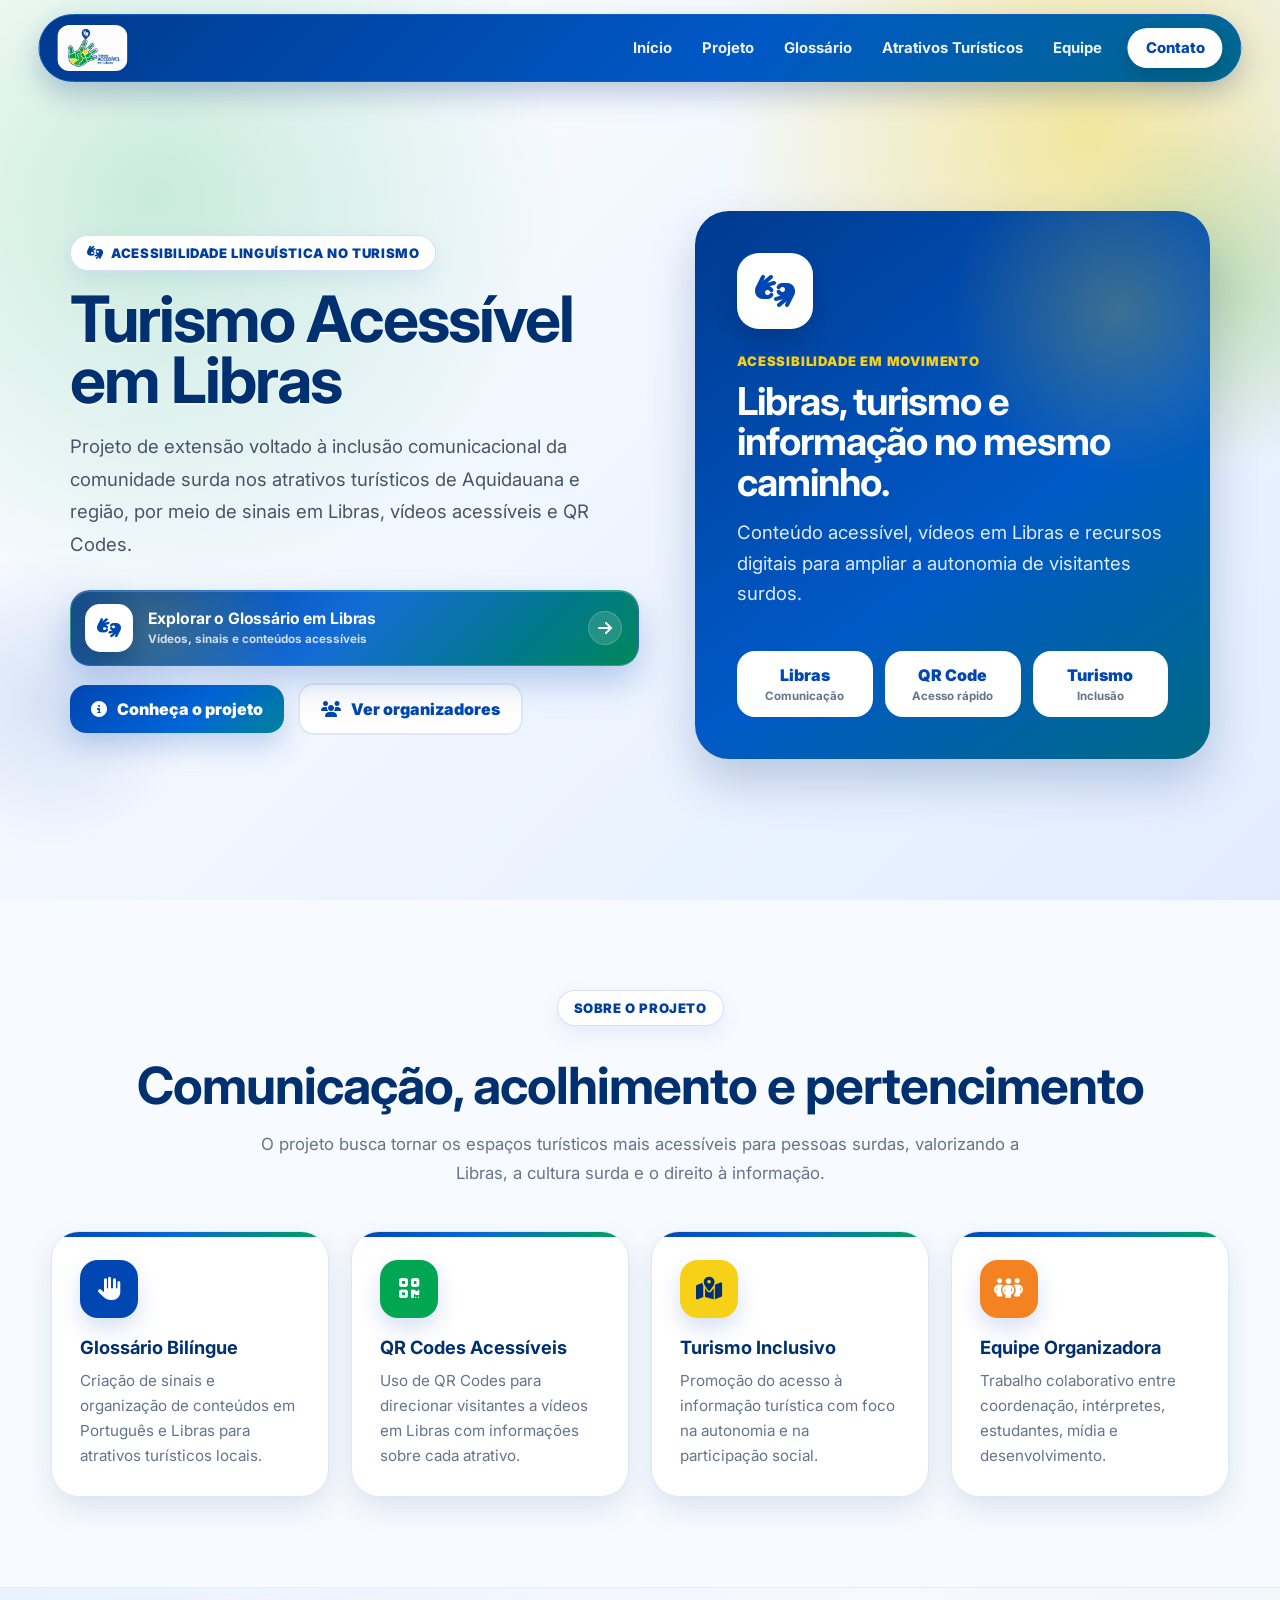
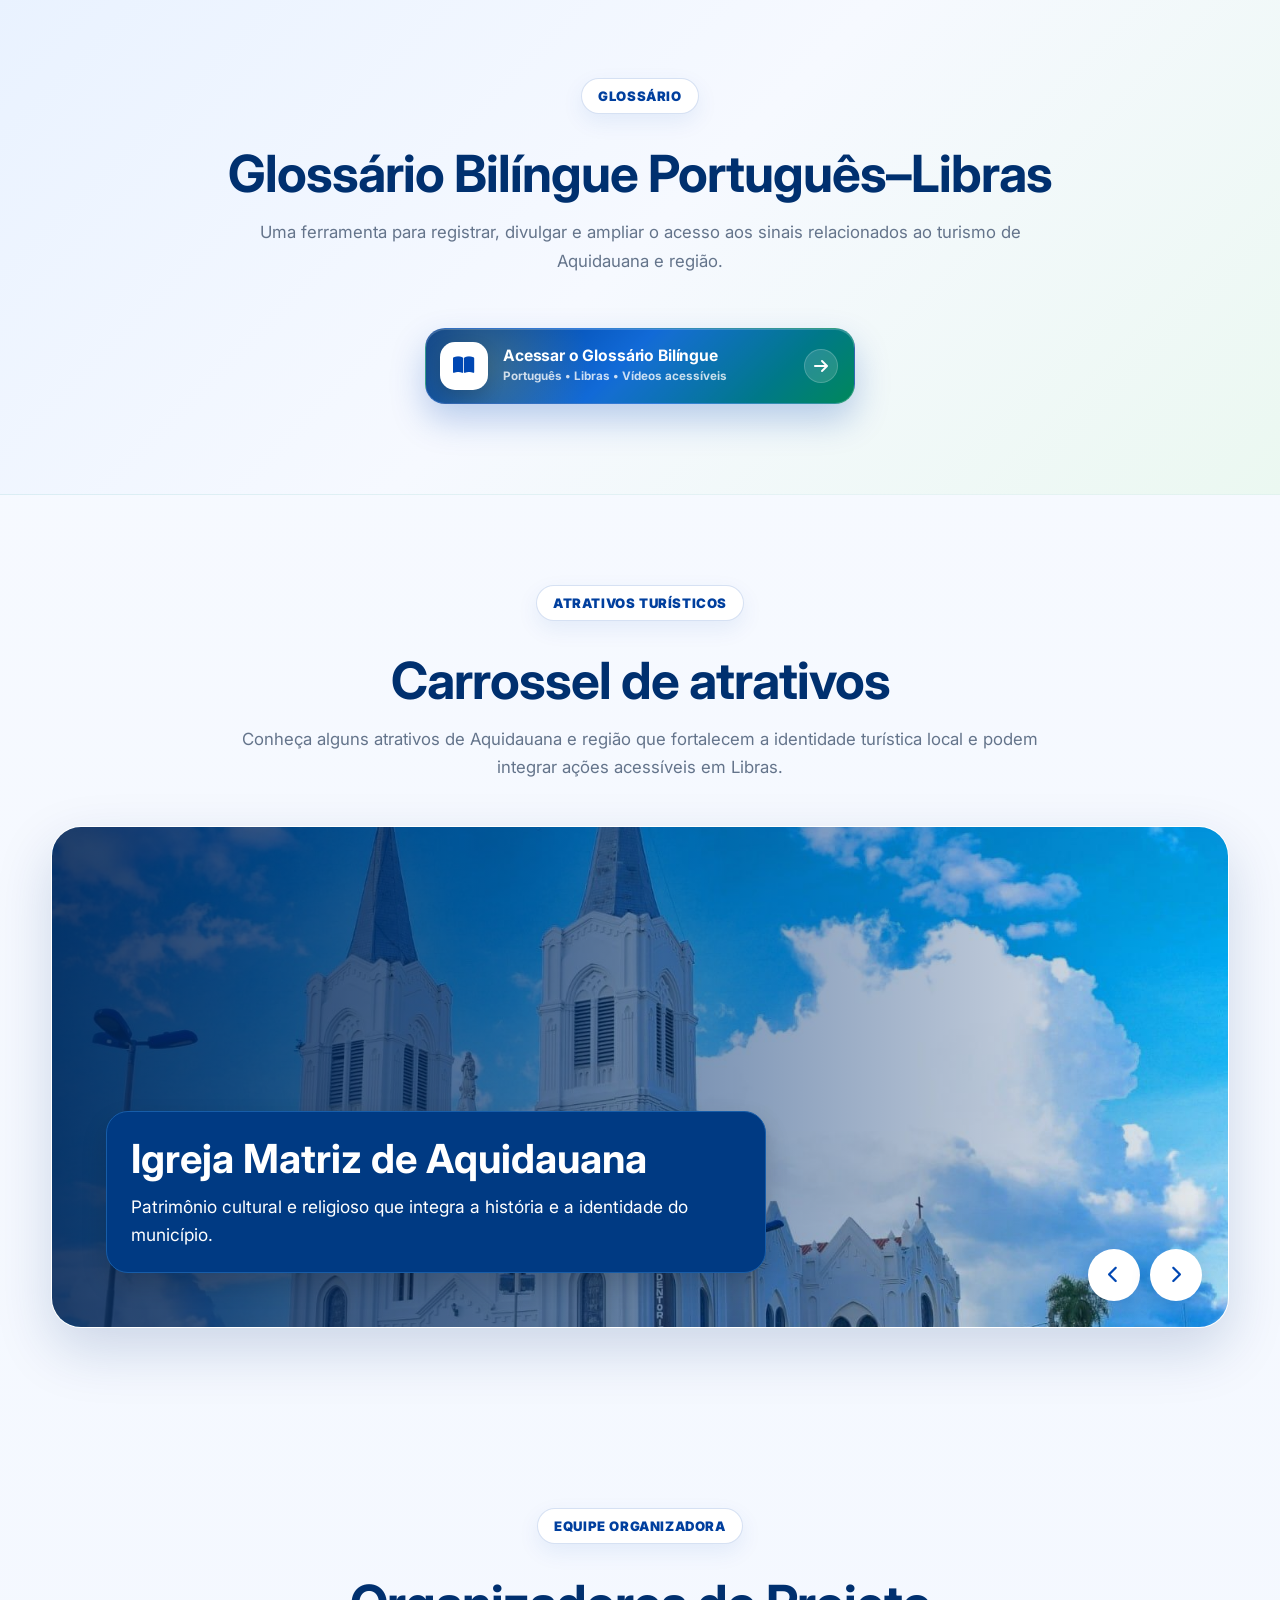
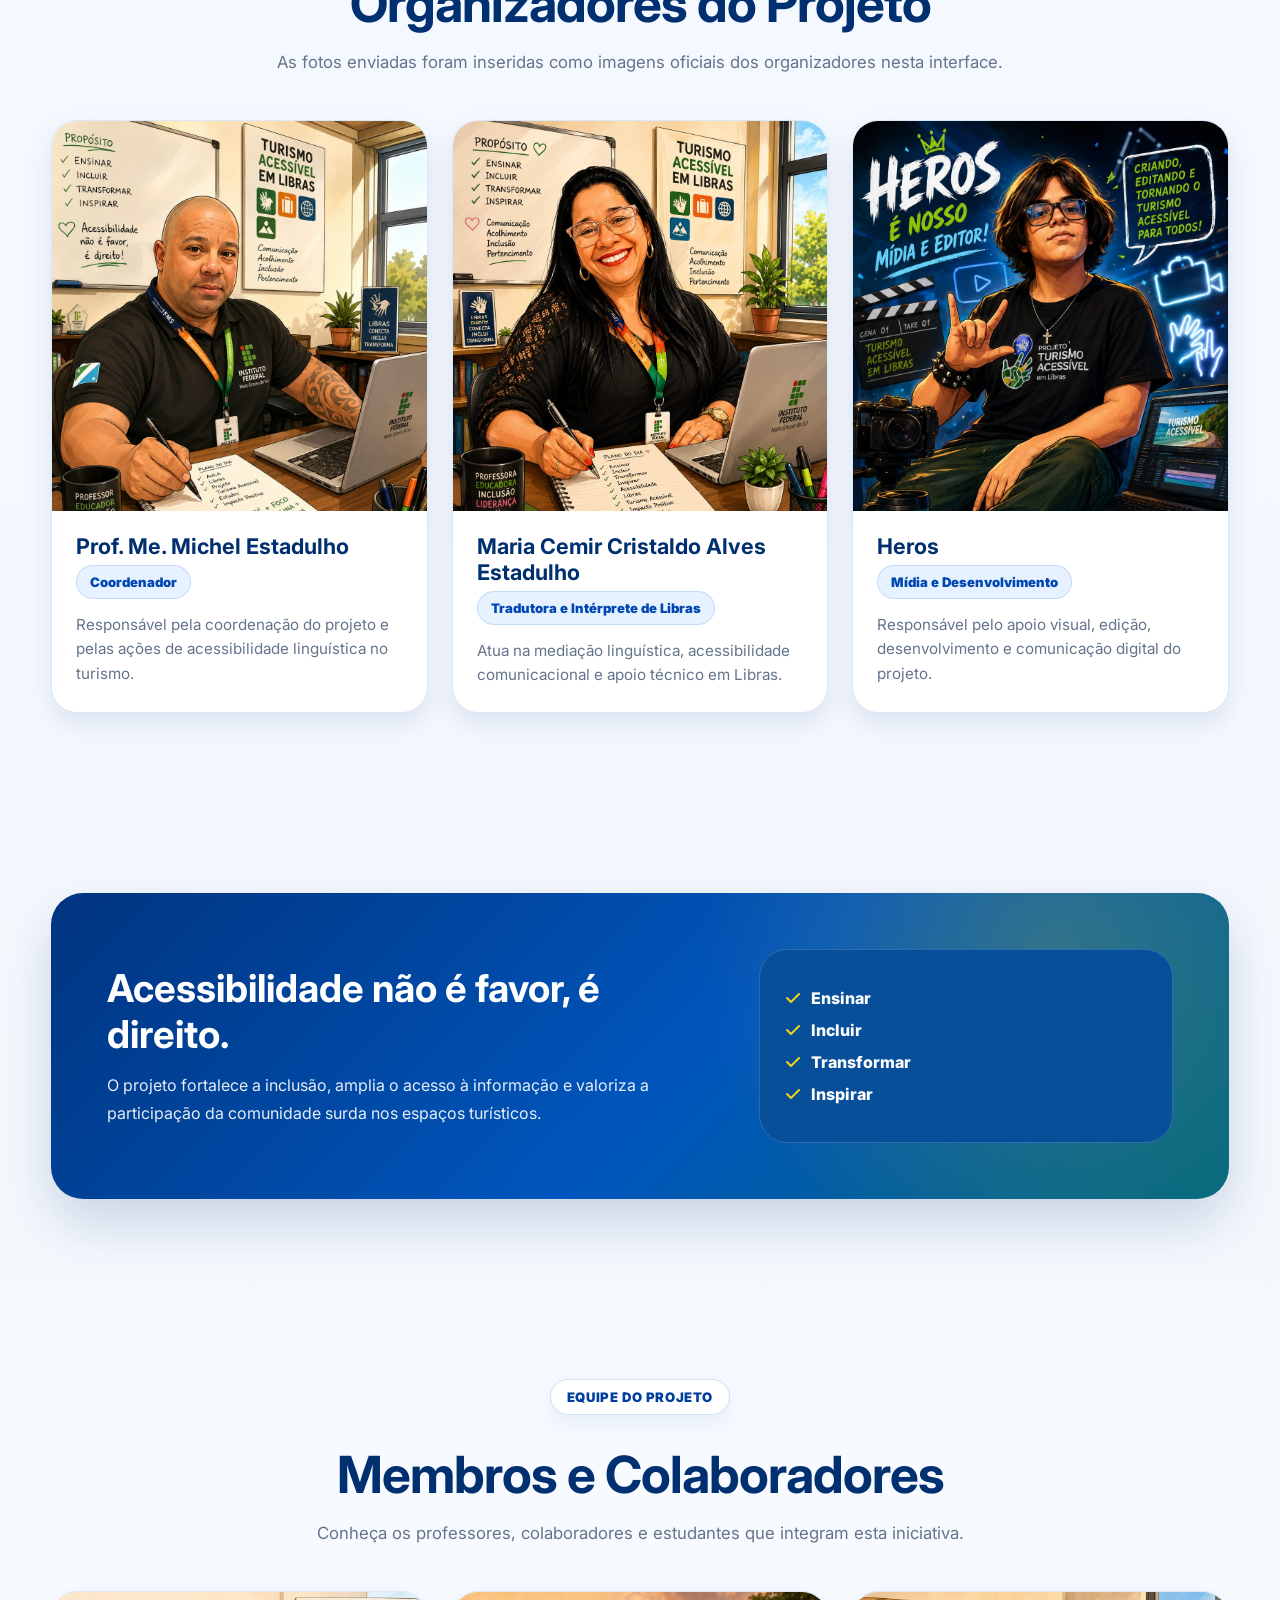
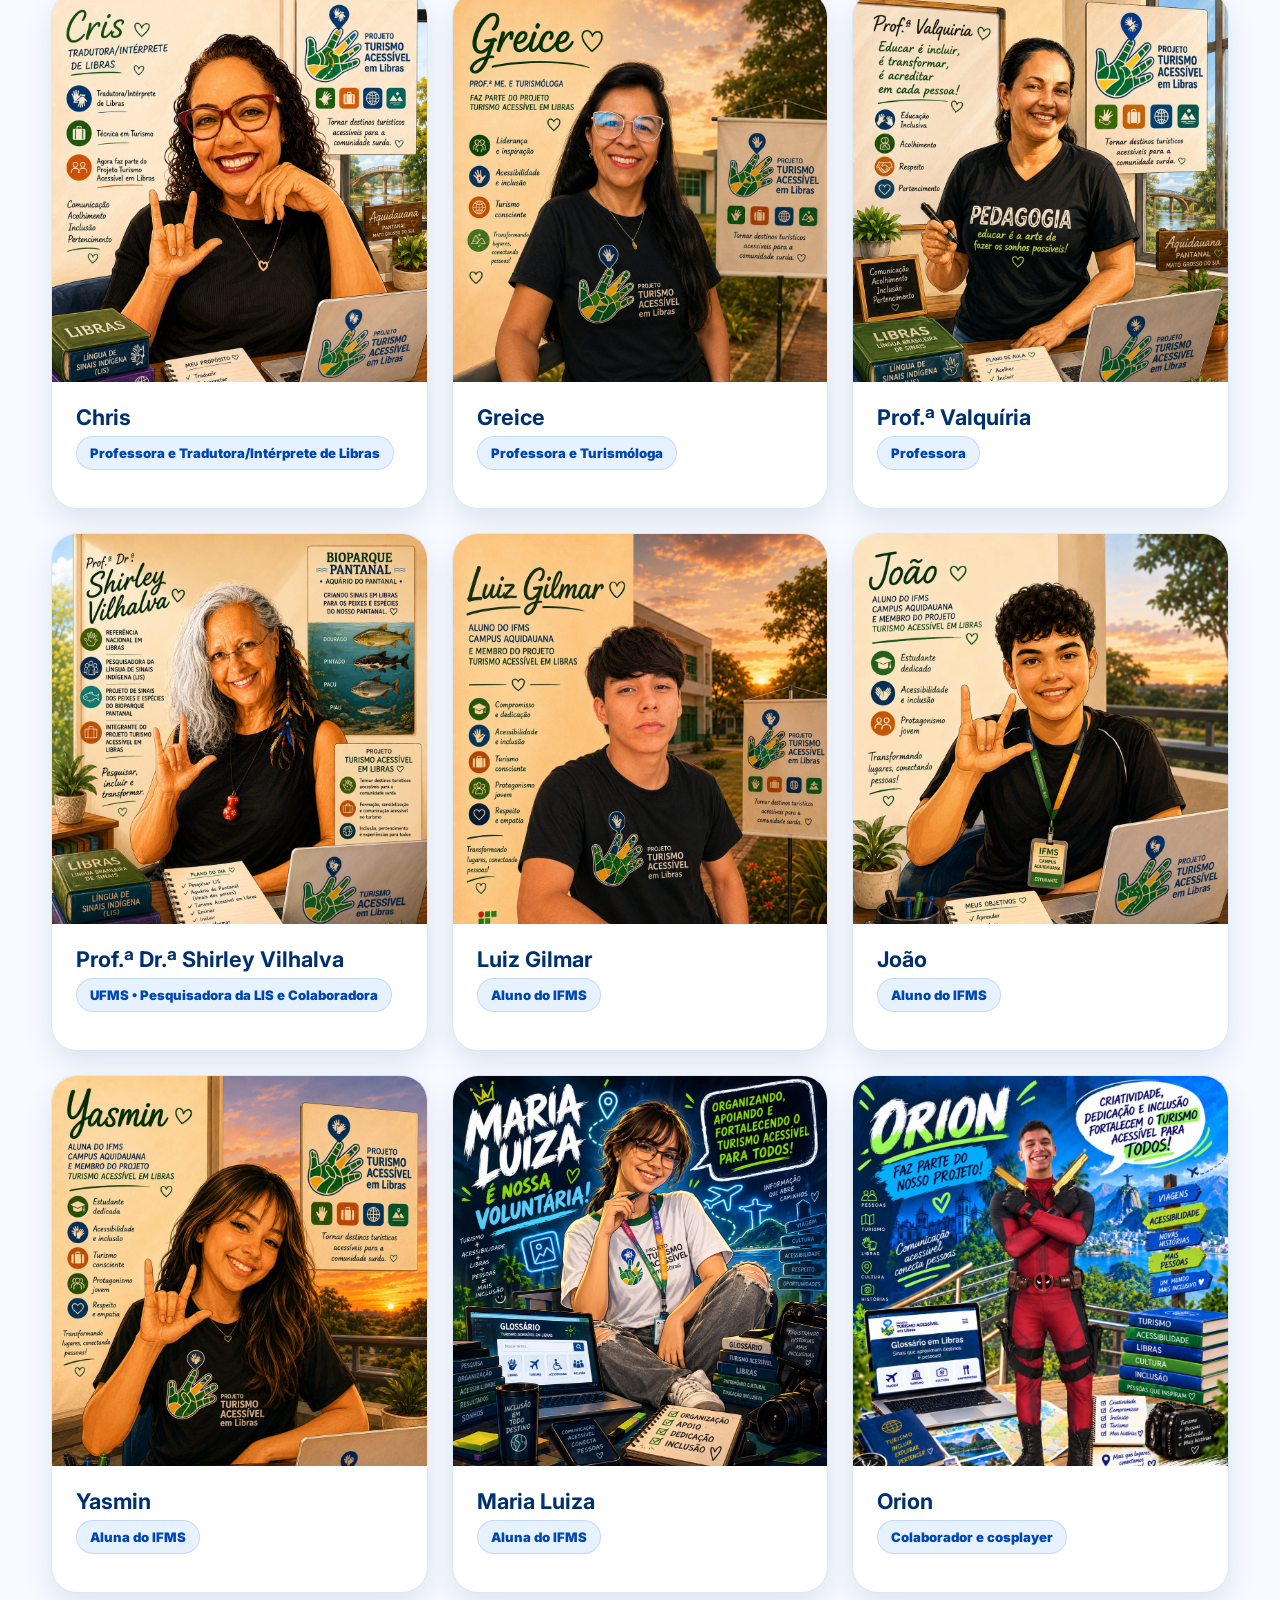
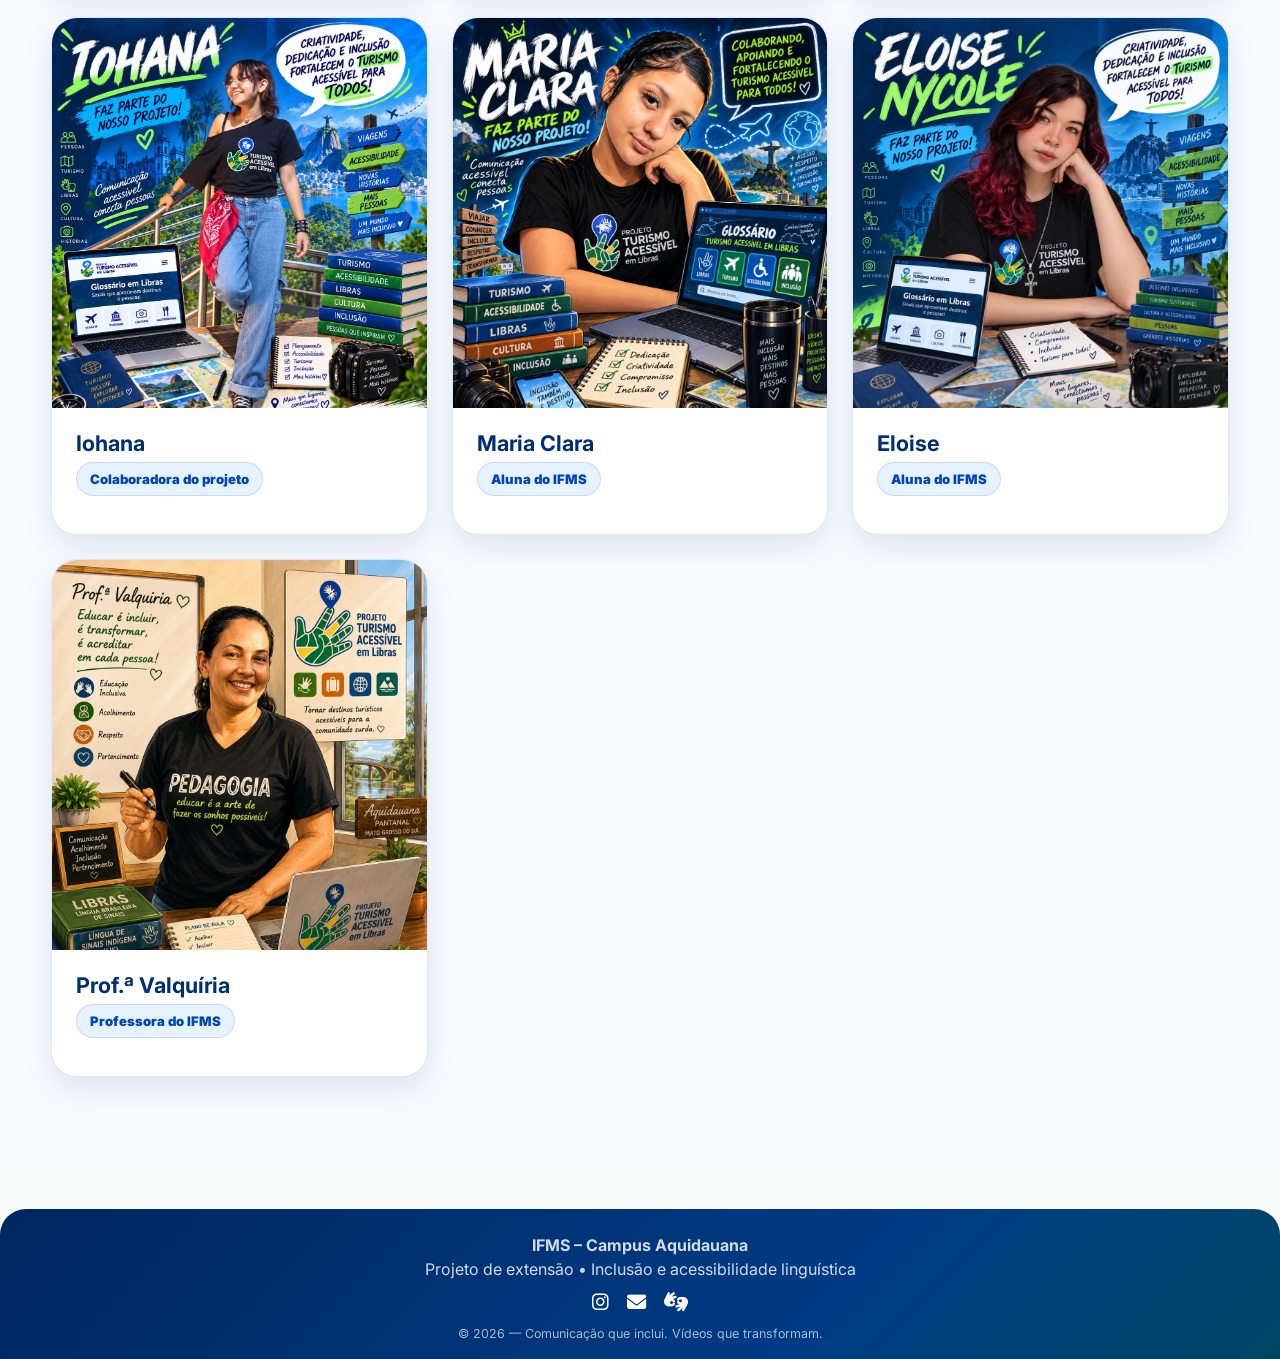
==== commit 6ae158ea: "Adicionando fotos dos sete novos membros da equipe" ====
--- a/index.html
+++ b/index.html
@@ -274,6 +274,11 @@
             <h3>Eloise</h3><span class="role">Aluna do IFMS</span>
           </div>
         </article>
+        <article class="member"><img alt="Prof.ª Valquíria" src="imagens/valquiria.jpeg" />
+          <div class="member-body">
+            <h3>Prof.ª Valquíria</h3><span class="role">Professora do IFMS</span>
+          </div>
+        </article>
       </div>
     </div>
   </section>
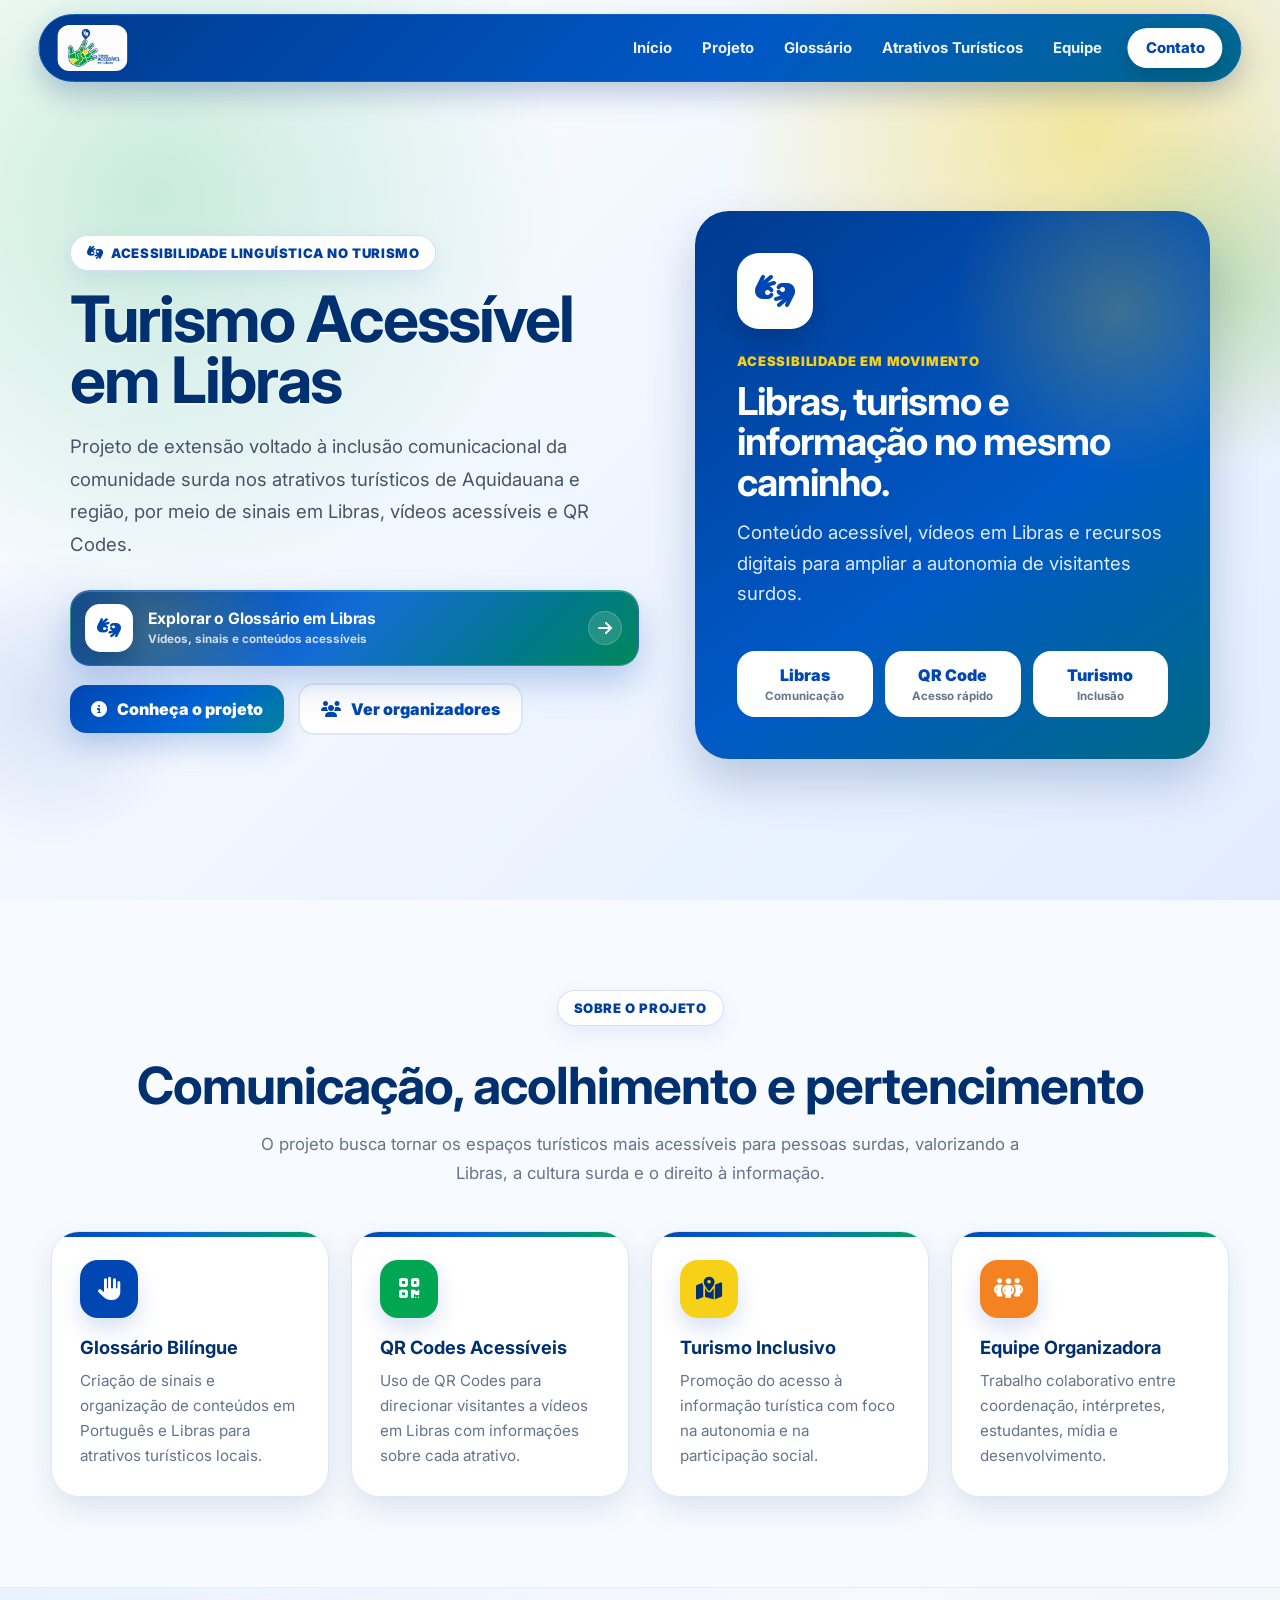
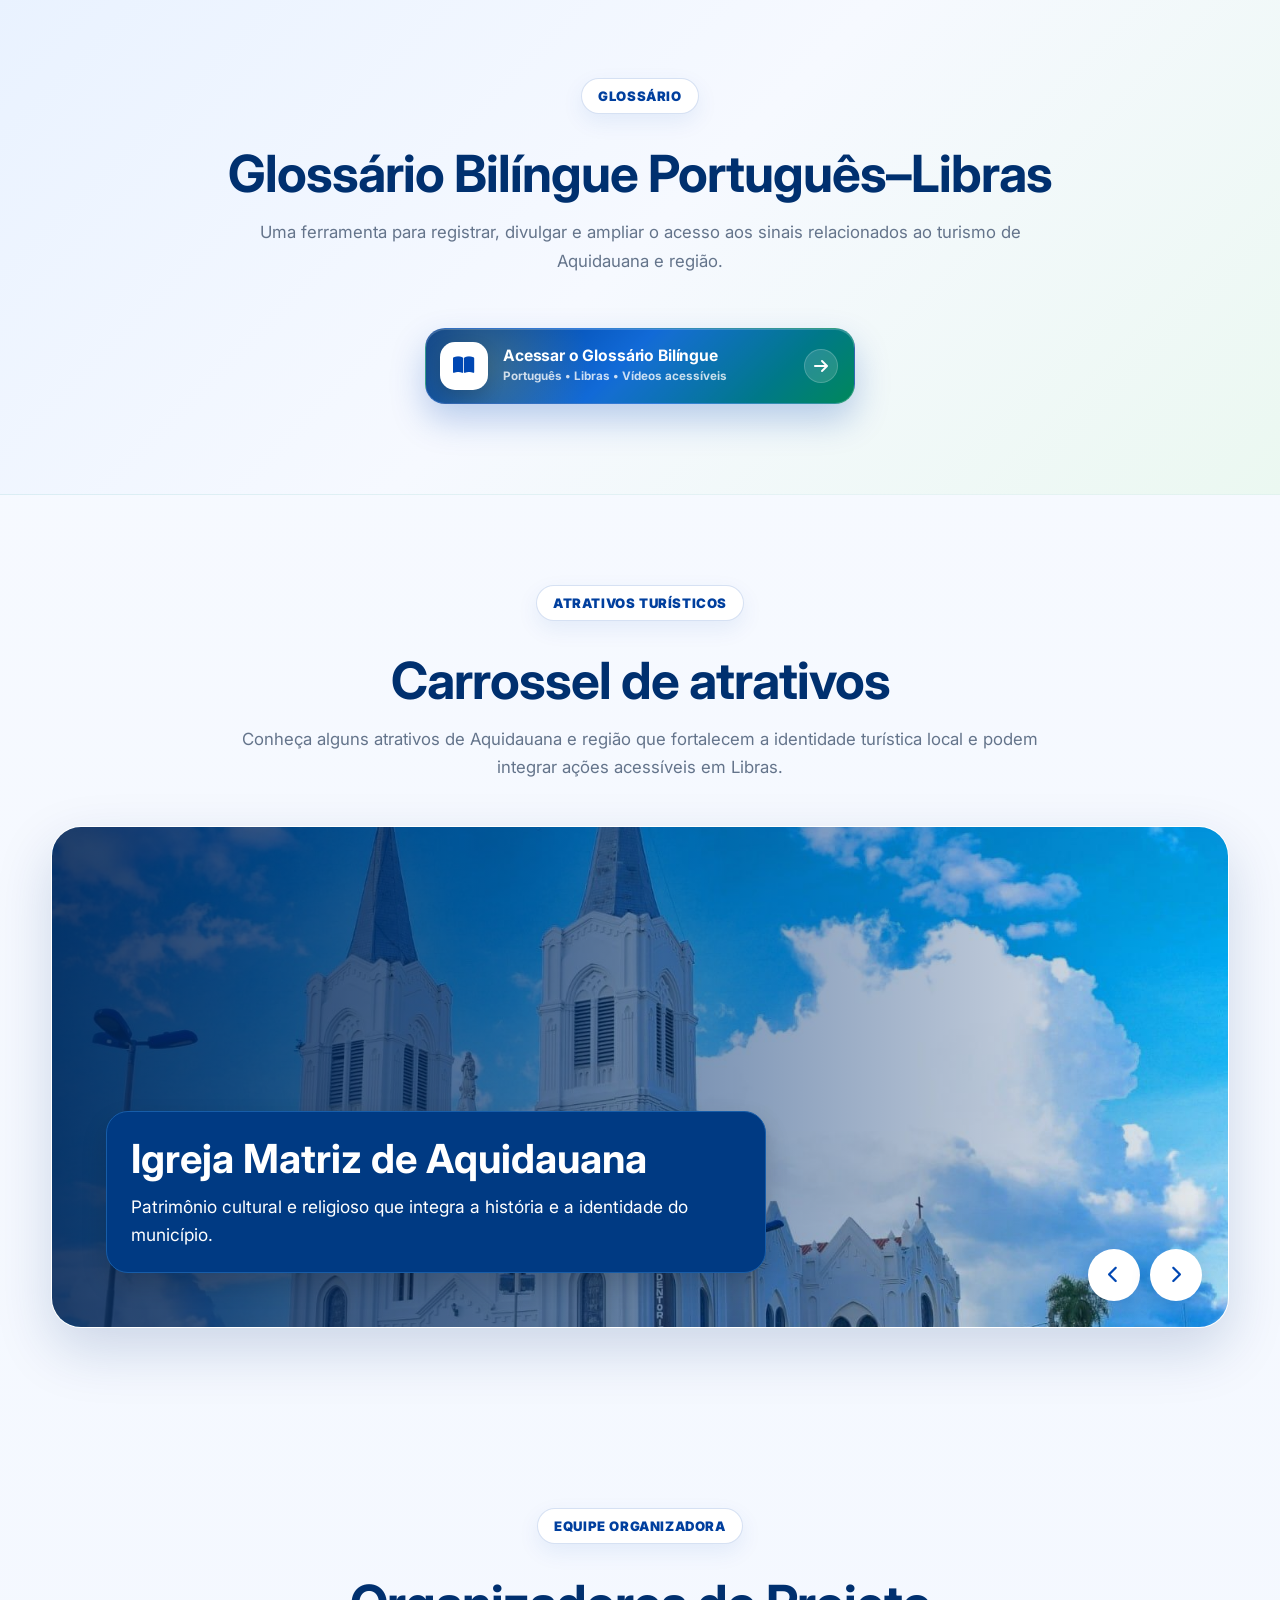
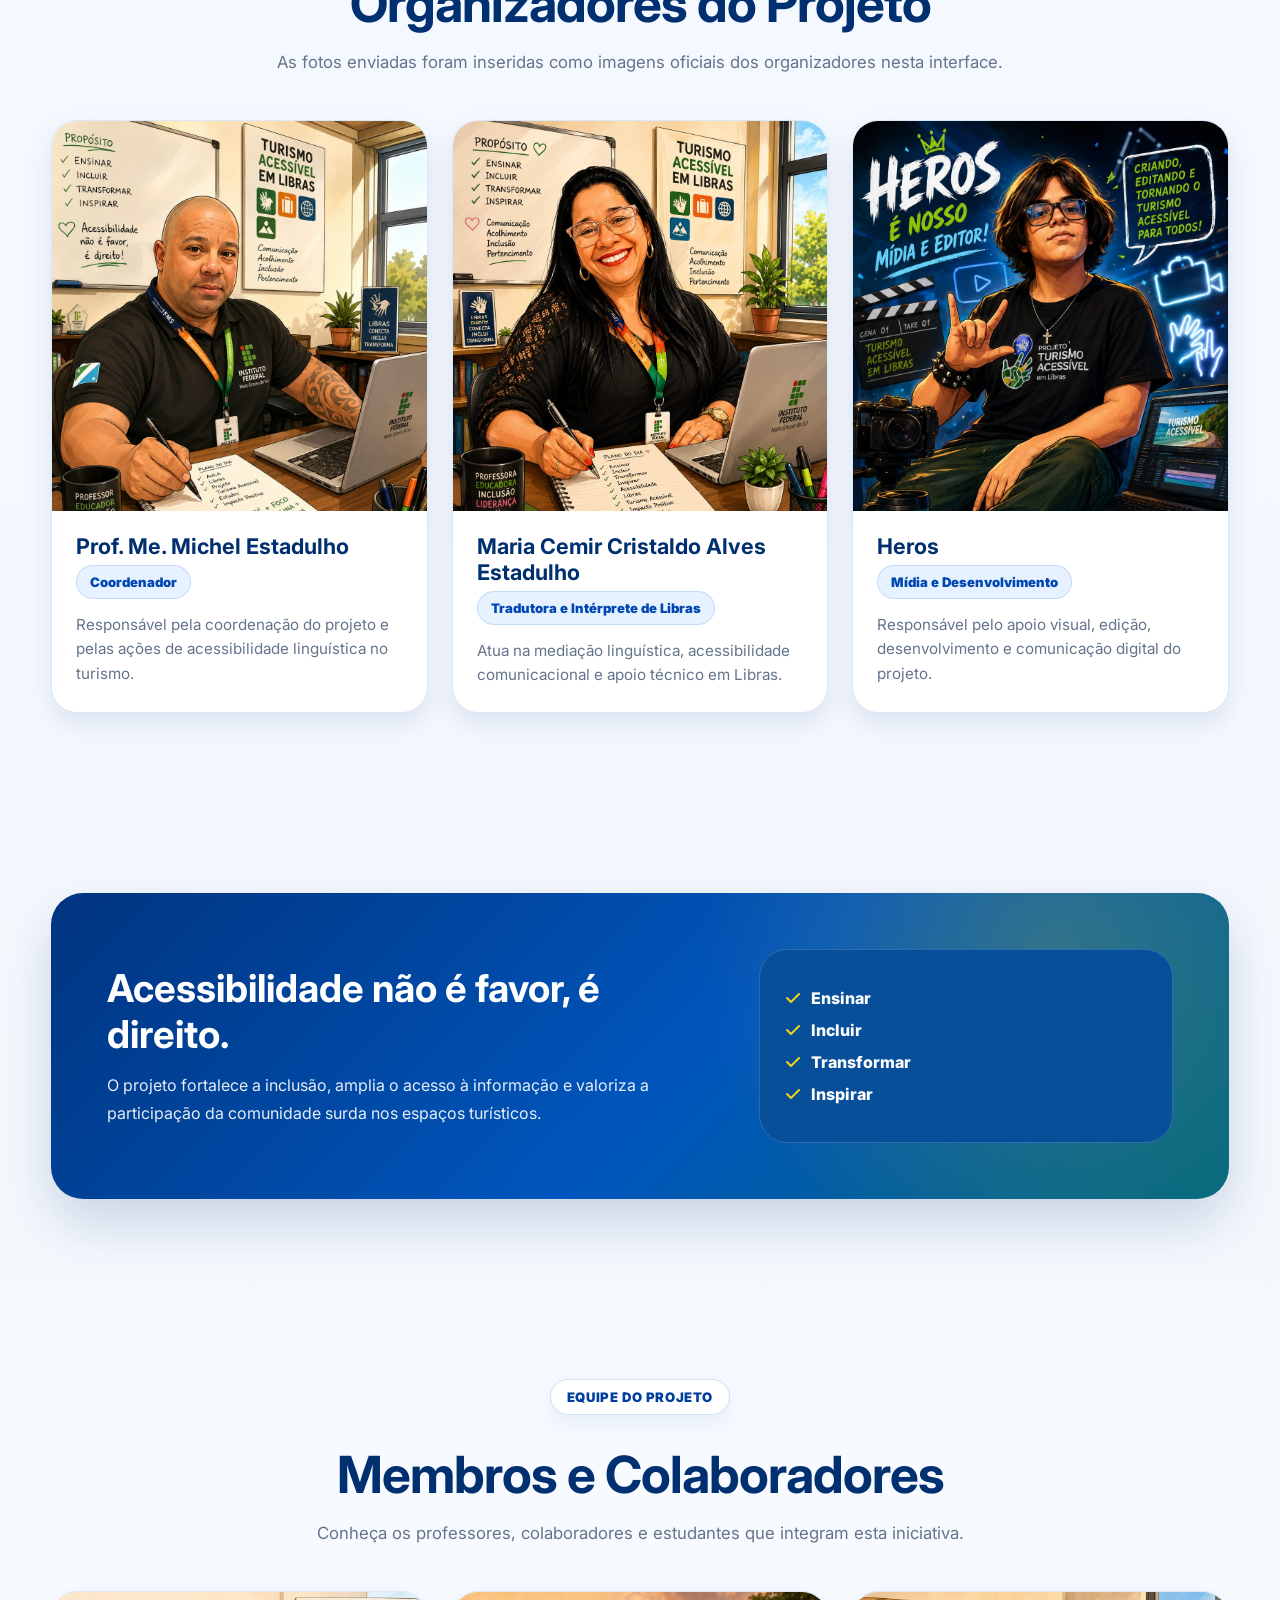
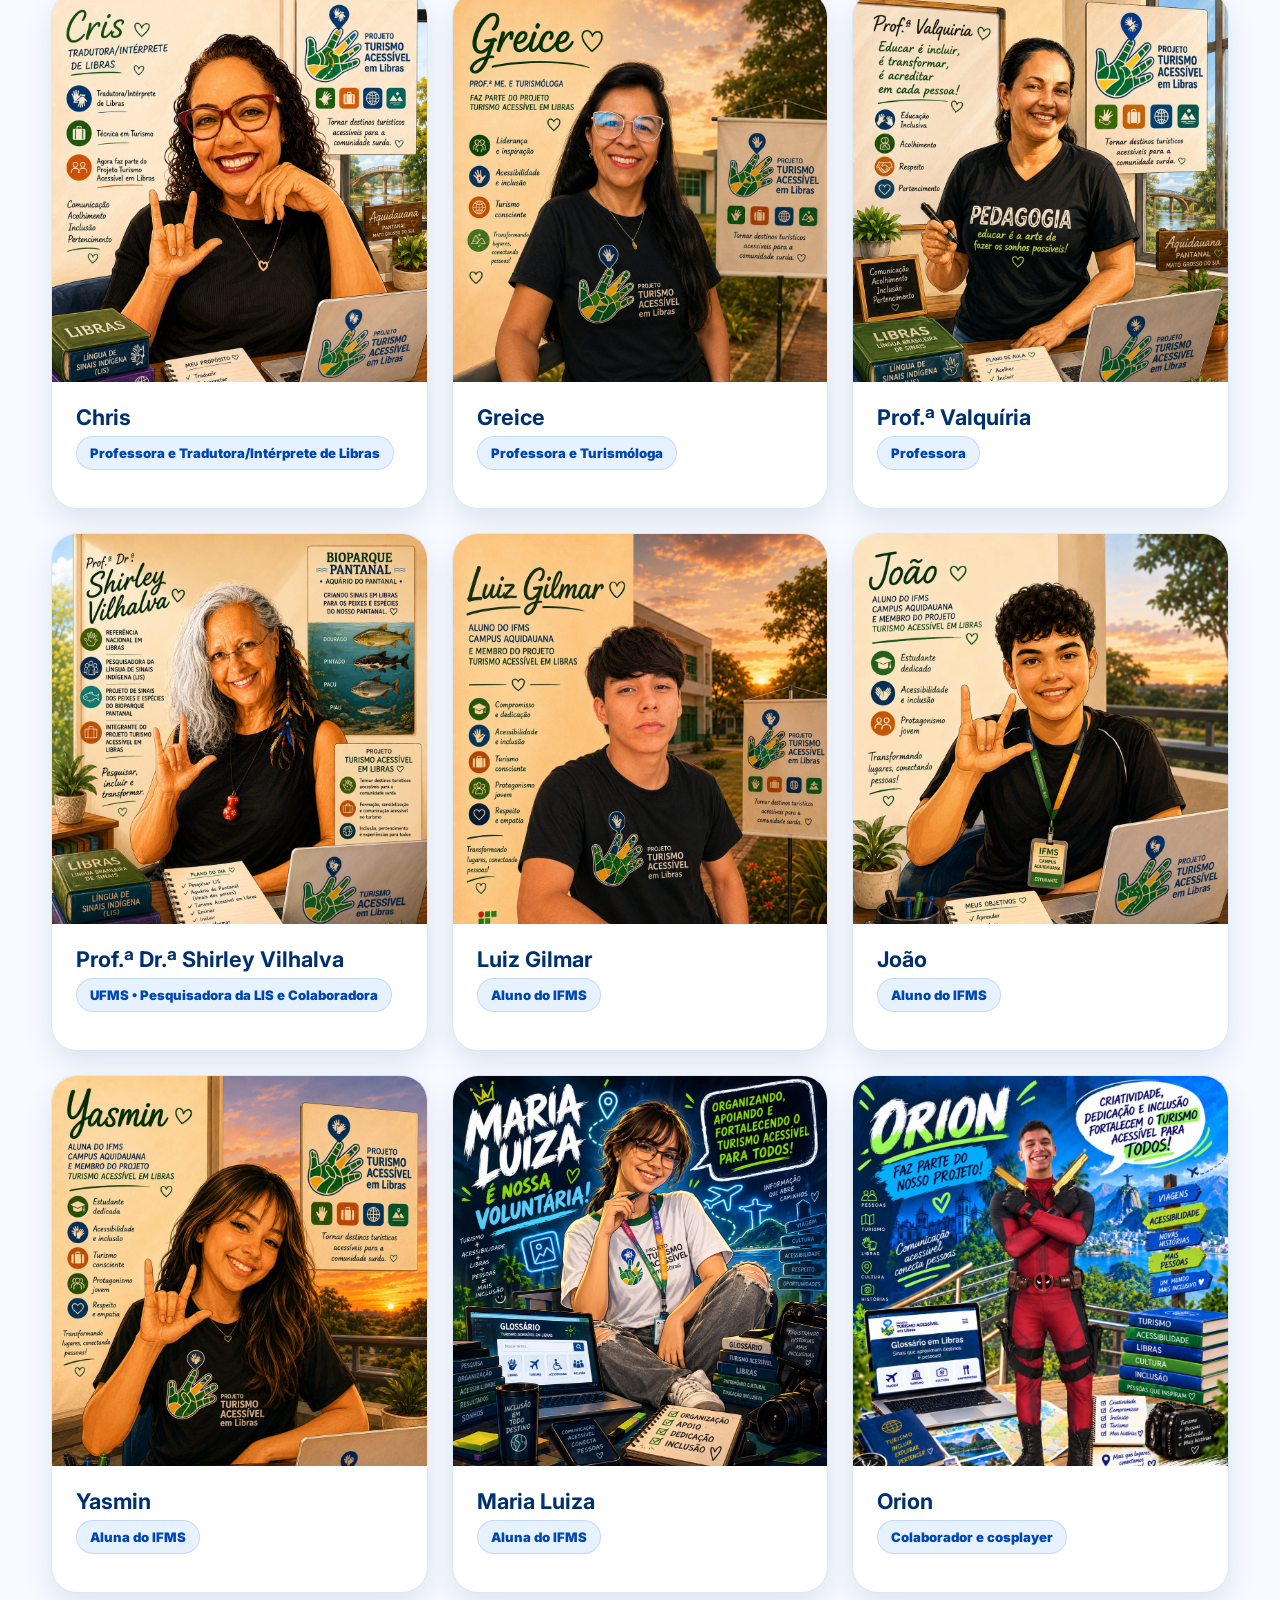
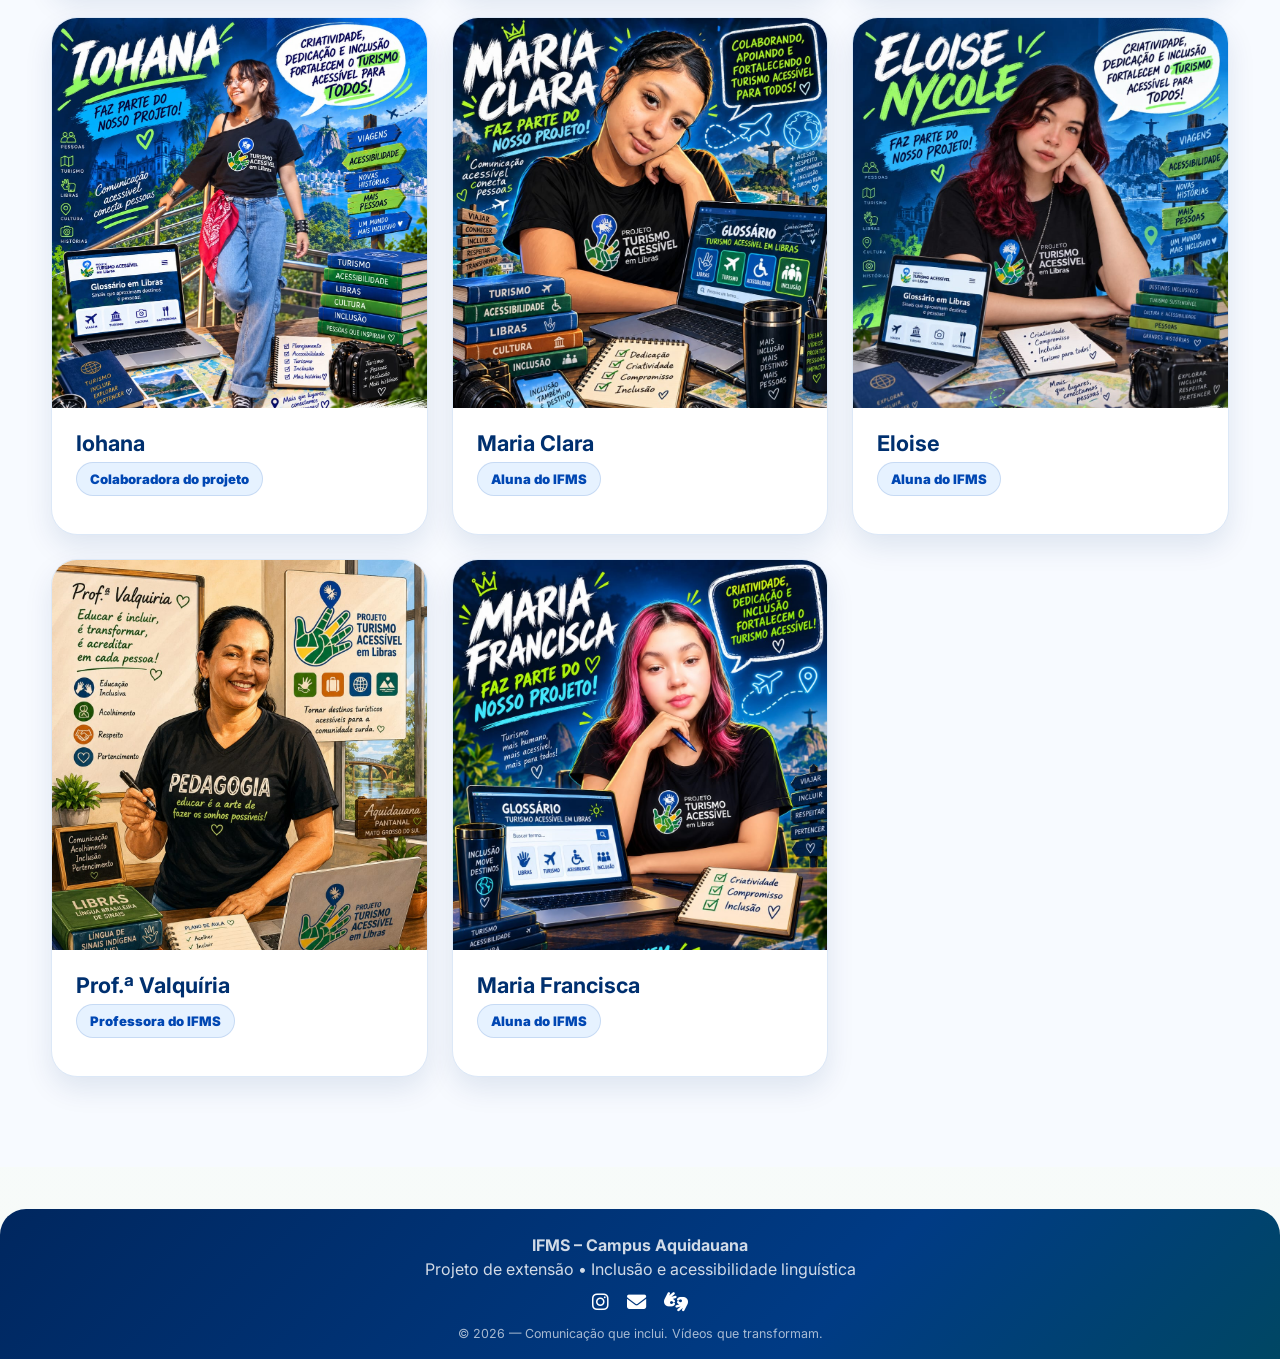
==== commit 3132e594: "Adicionando fotos dos sete novos membros da equipe" ====
--- a/index.html
+++ b/index.html
@@ -279,6 +279,11 @@
             <h3>Prof.ª Valquíria</h3><span class="role">Professora do IFMS</span>
           </div>
         </article>
+        <article class="member"><img alt="Maria Francisca" src="imagens/maria francisca.jpeg" />
+          <div class="member-body">
+            <h3>Maria Francisca</h3><span class="role">Aluna do IFMS</span>
+          </div>
+        </article>
       </div>
     </div>
   </section>
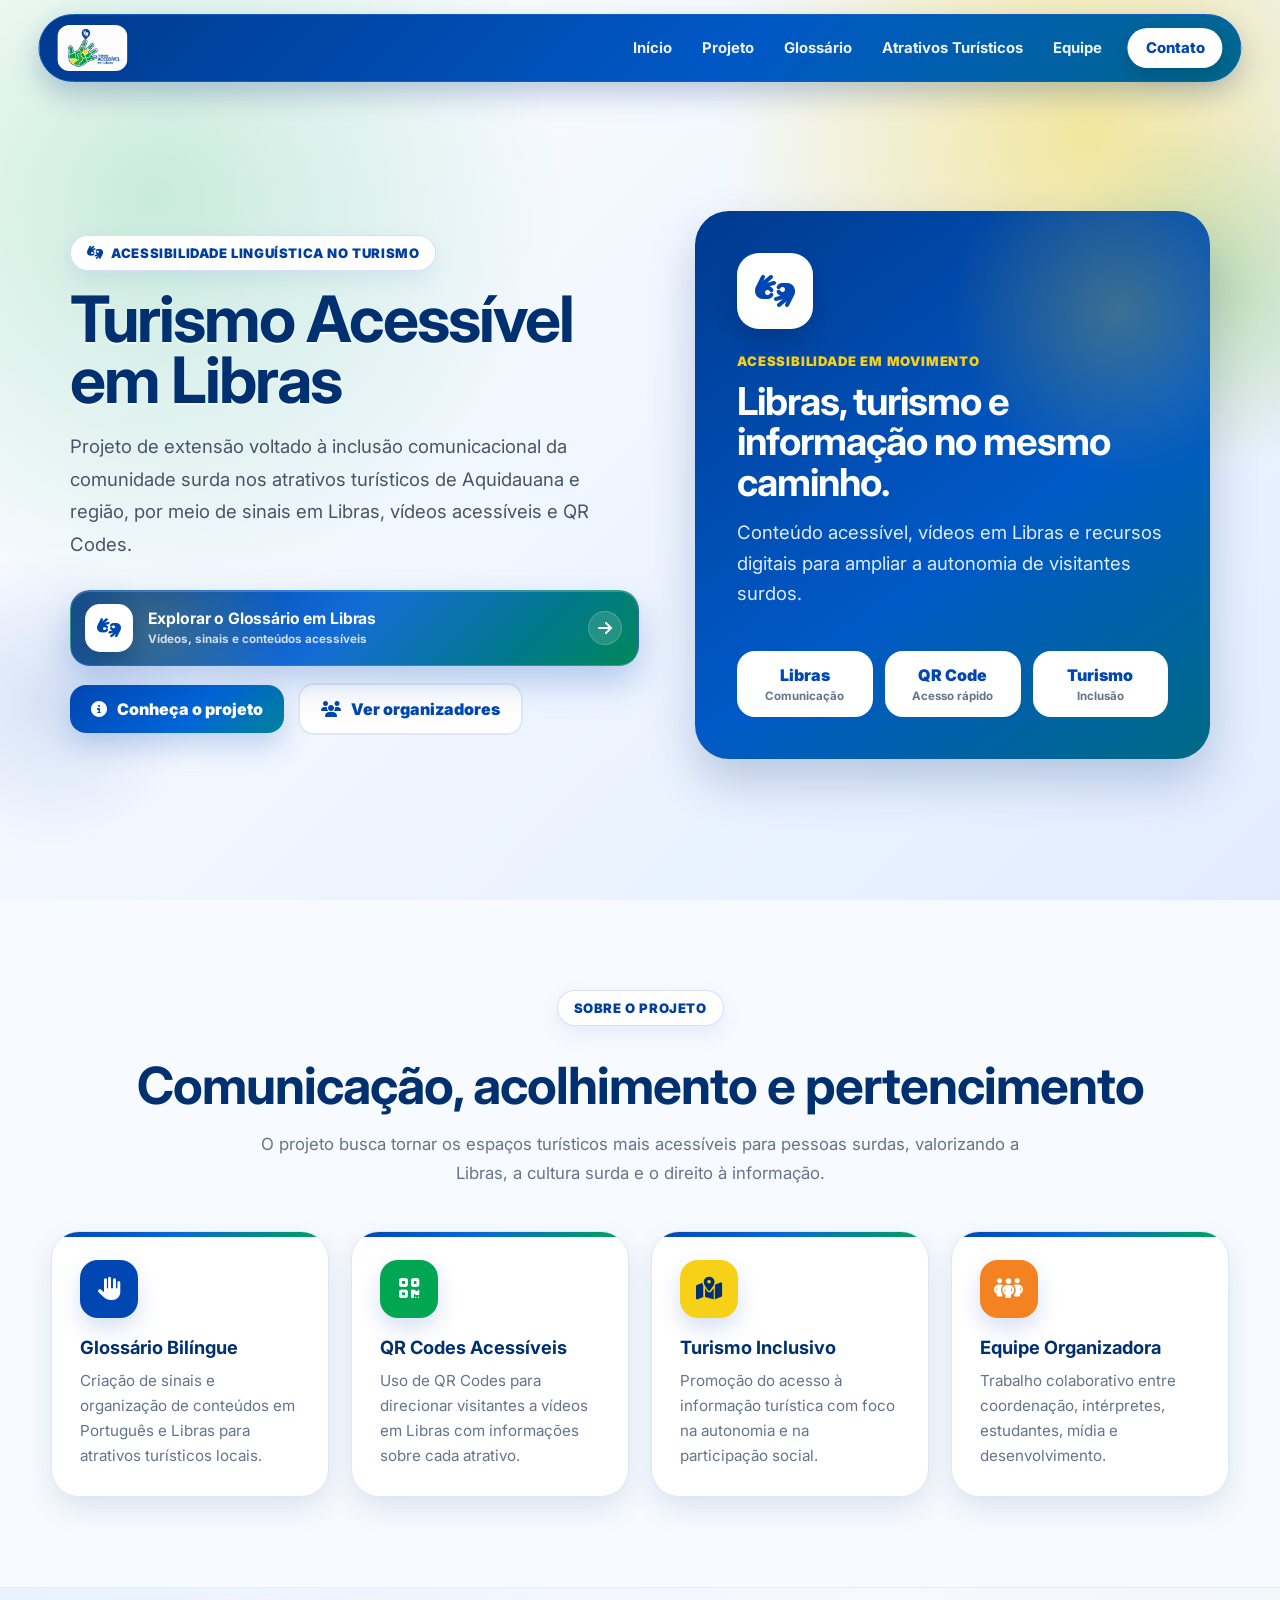
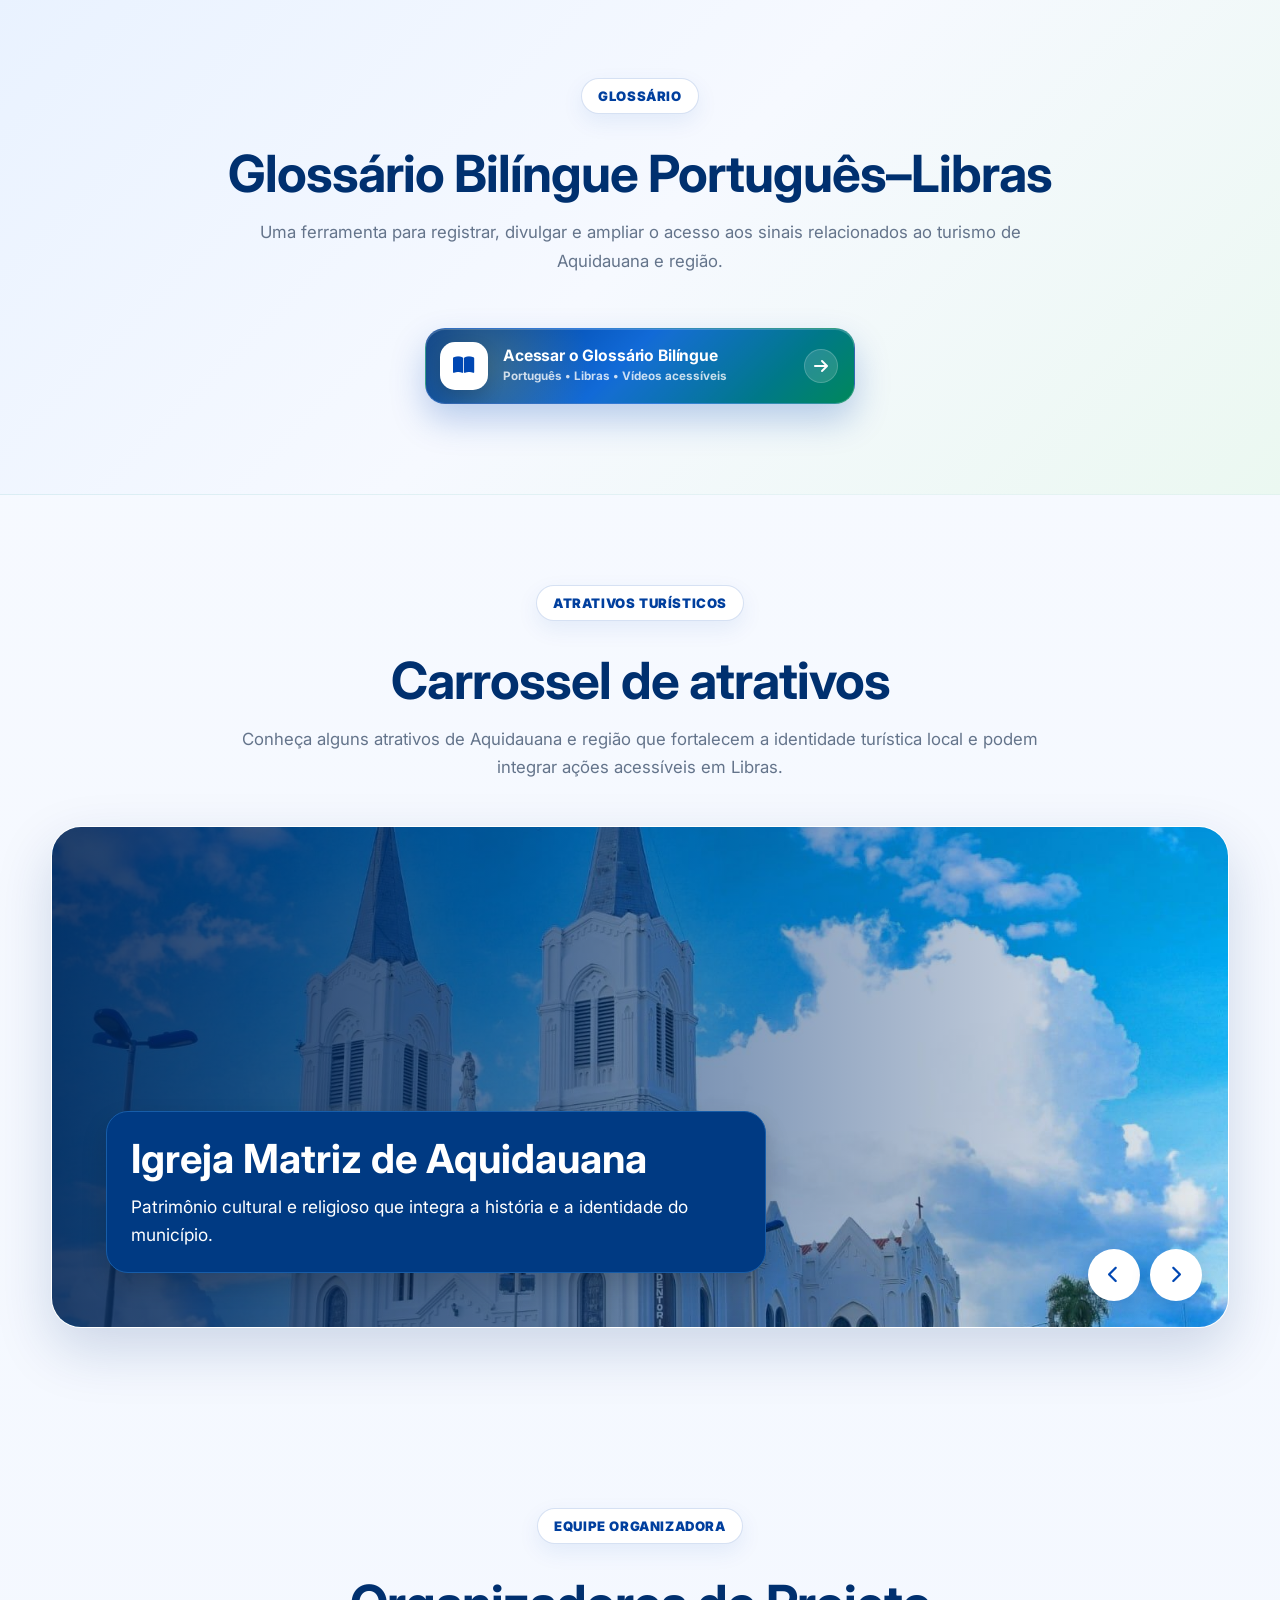
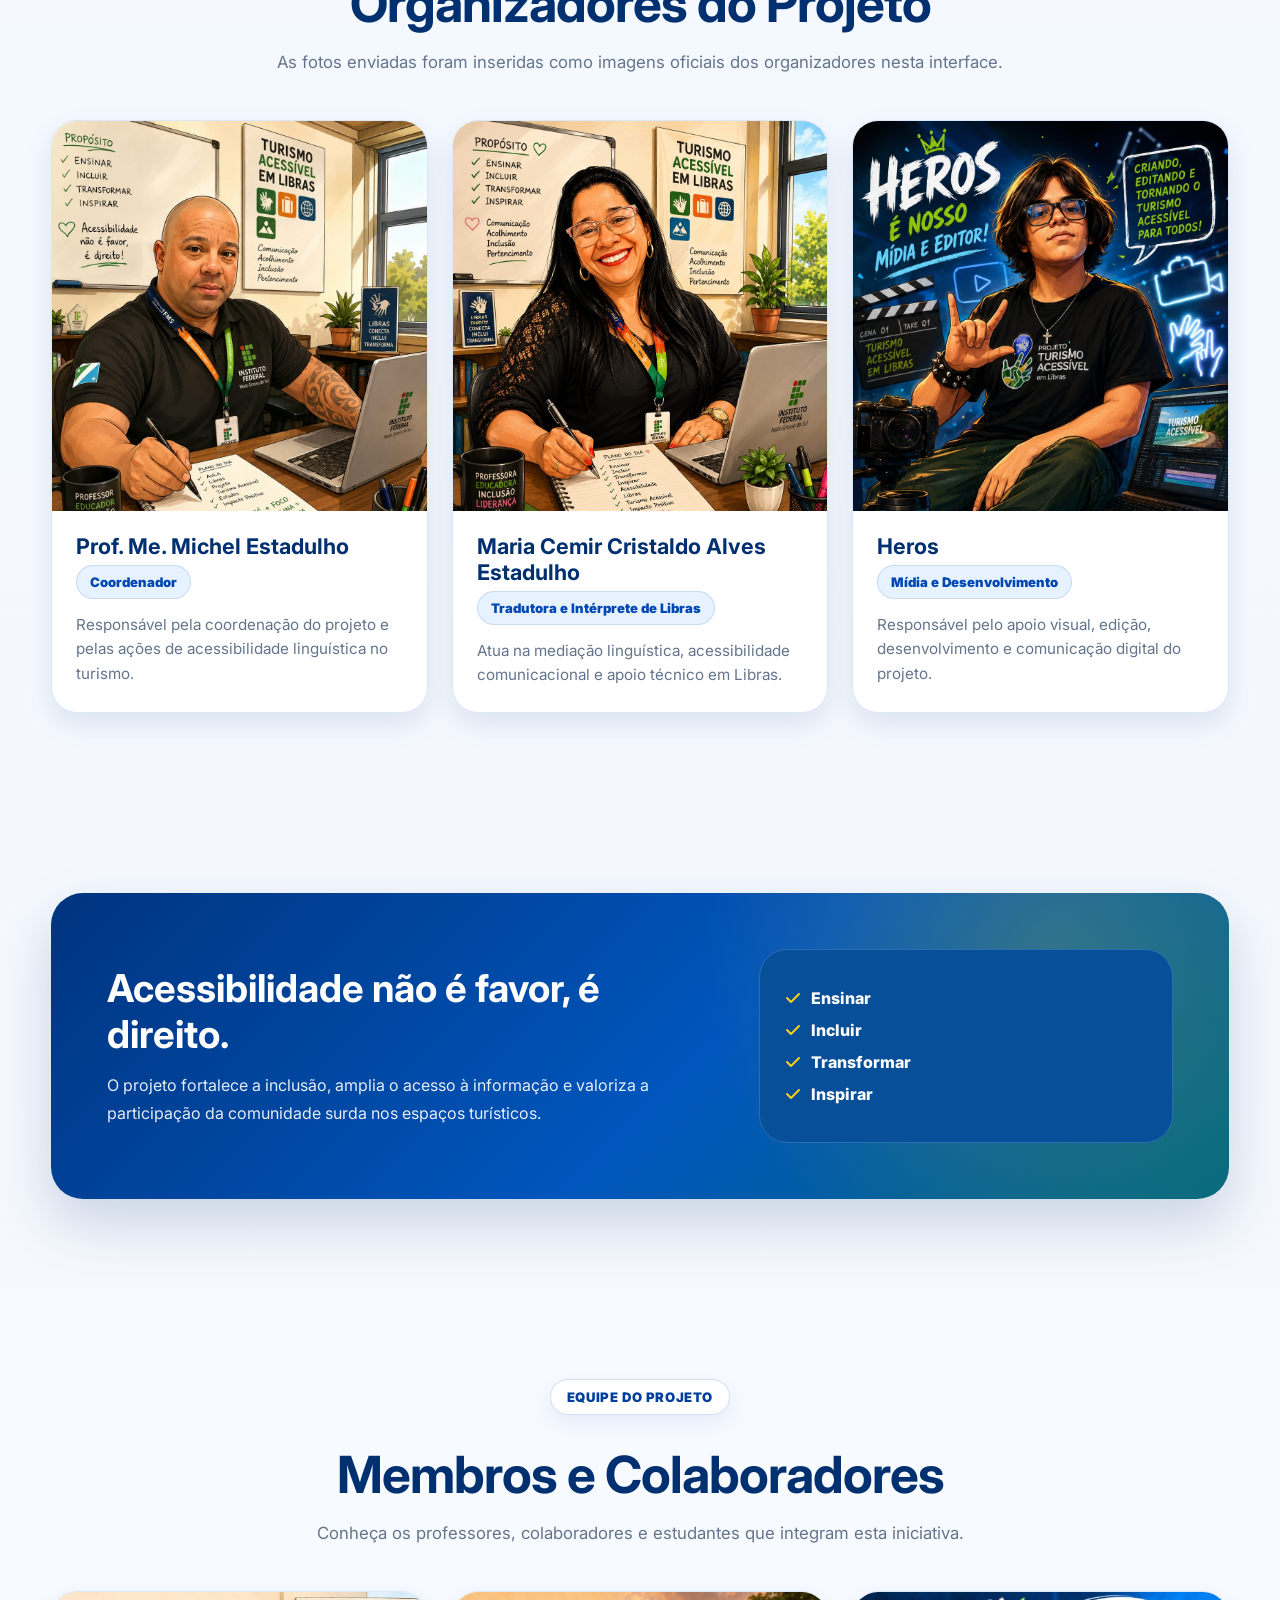
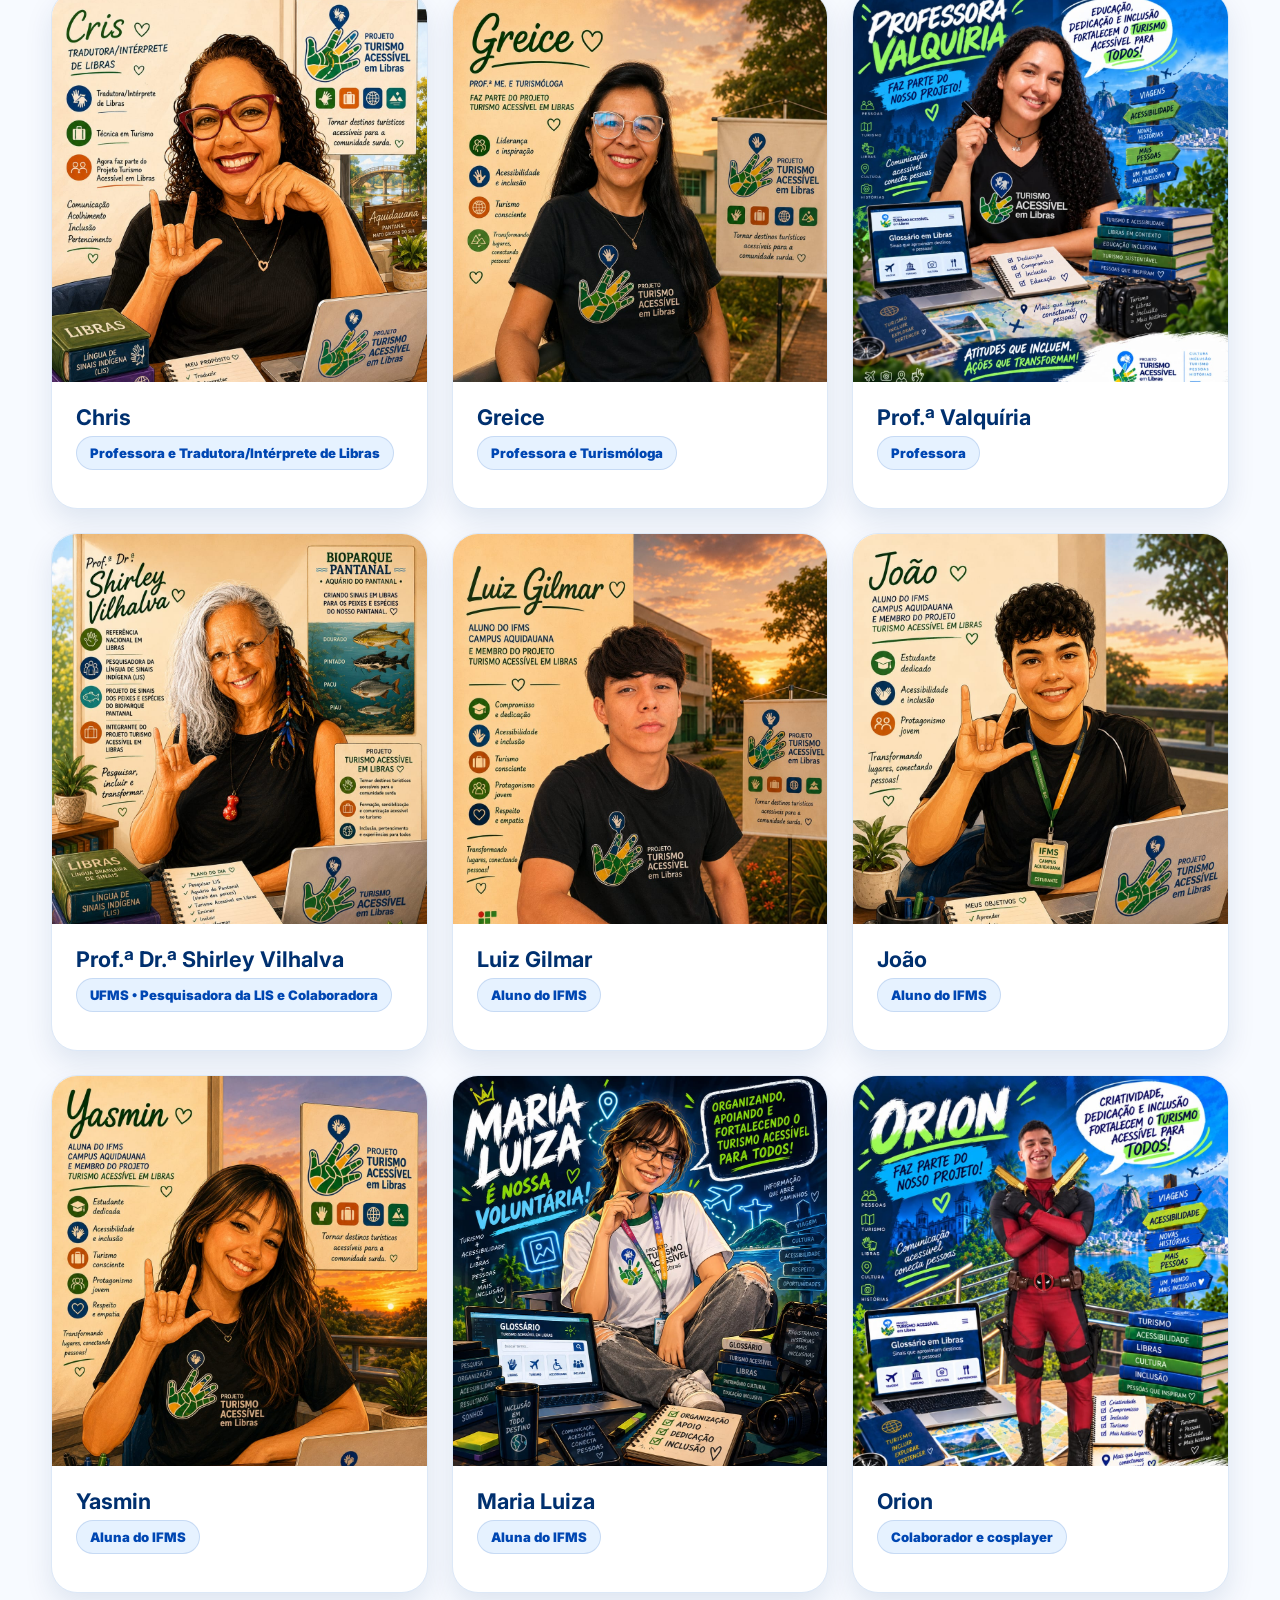
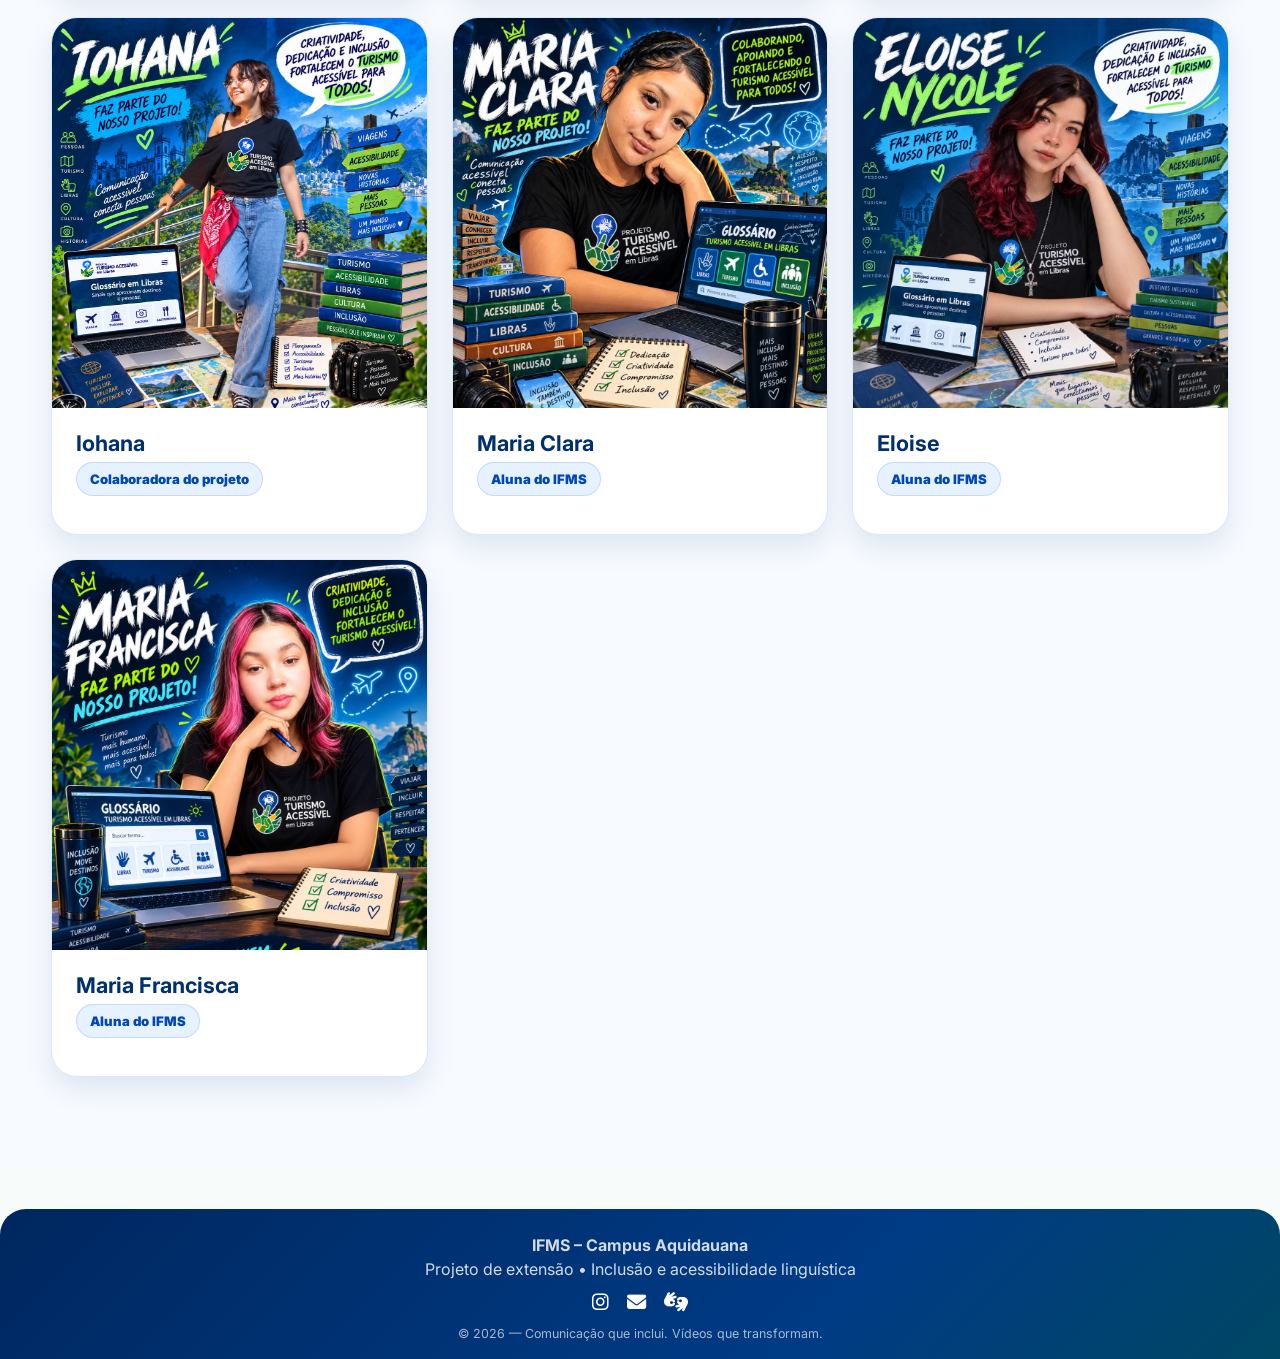
==== commit 968613c6: "Adicionando fotos dos sete novos membros da equipe" ====
--- a/index.html
+++ b/index.html
@@ -224,7 +224,7 @@
             <h3>Greice</h3><span class="role">Professora e Turismóloga</span>
           </div>
         </article>
-        <article class="member"><img alt="Prof.ª Valquíria" src="imagens/valquiria.jpeg" />
+        <article class="member"><img alt="Prof.ª Valquíria" src="imagens/professora valquiria.jpeg" />
           <div class="member-body">
             <h3>Prof.ª Valquíria</h3><span class="role">Professora</span>
           </div>
@@ -272,11 +272,6 @@
         <article class="member"><img alt="Eloise" src="imagens/eloise.jpeg" />
           <div class="member-body">
             <h3>Eloise</h3><span class="role">Aluna do IFMS</span>
-          </div>
-        </article>
-        <article class="member"><img alt="Prof.ª Valquíria" src="imagens/valquiria.jpeg" />
-          <div class="member-body">
-            <h3>Prof.ª Valquíria</h3><span class="role">Professora do IFMS</span>
           </div>
         </article>
         <article class="member"><img alt="Maria Francisca" src="imagens/maria francisca.jpeg" />
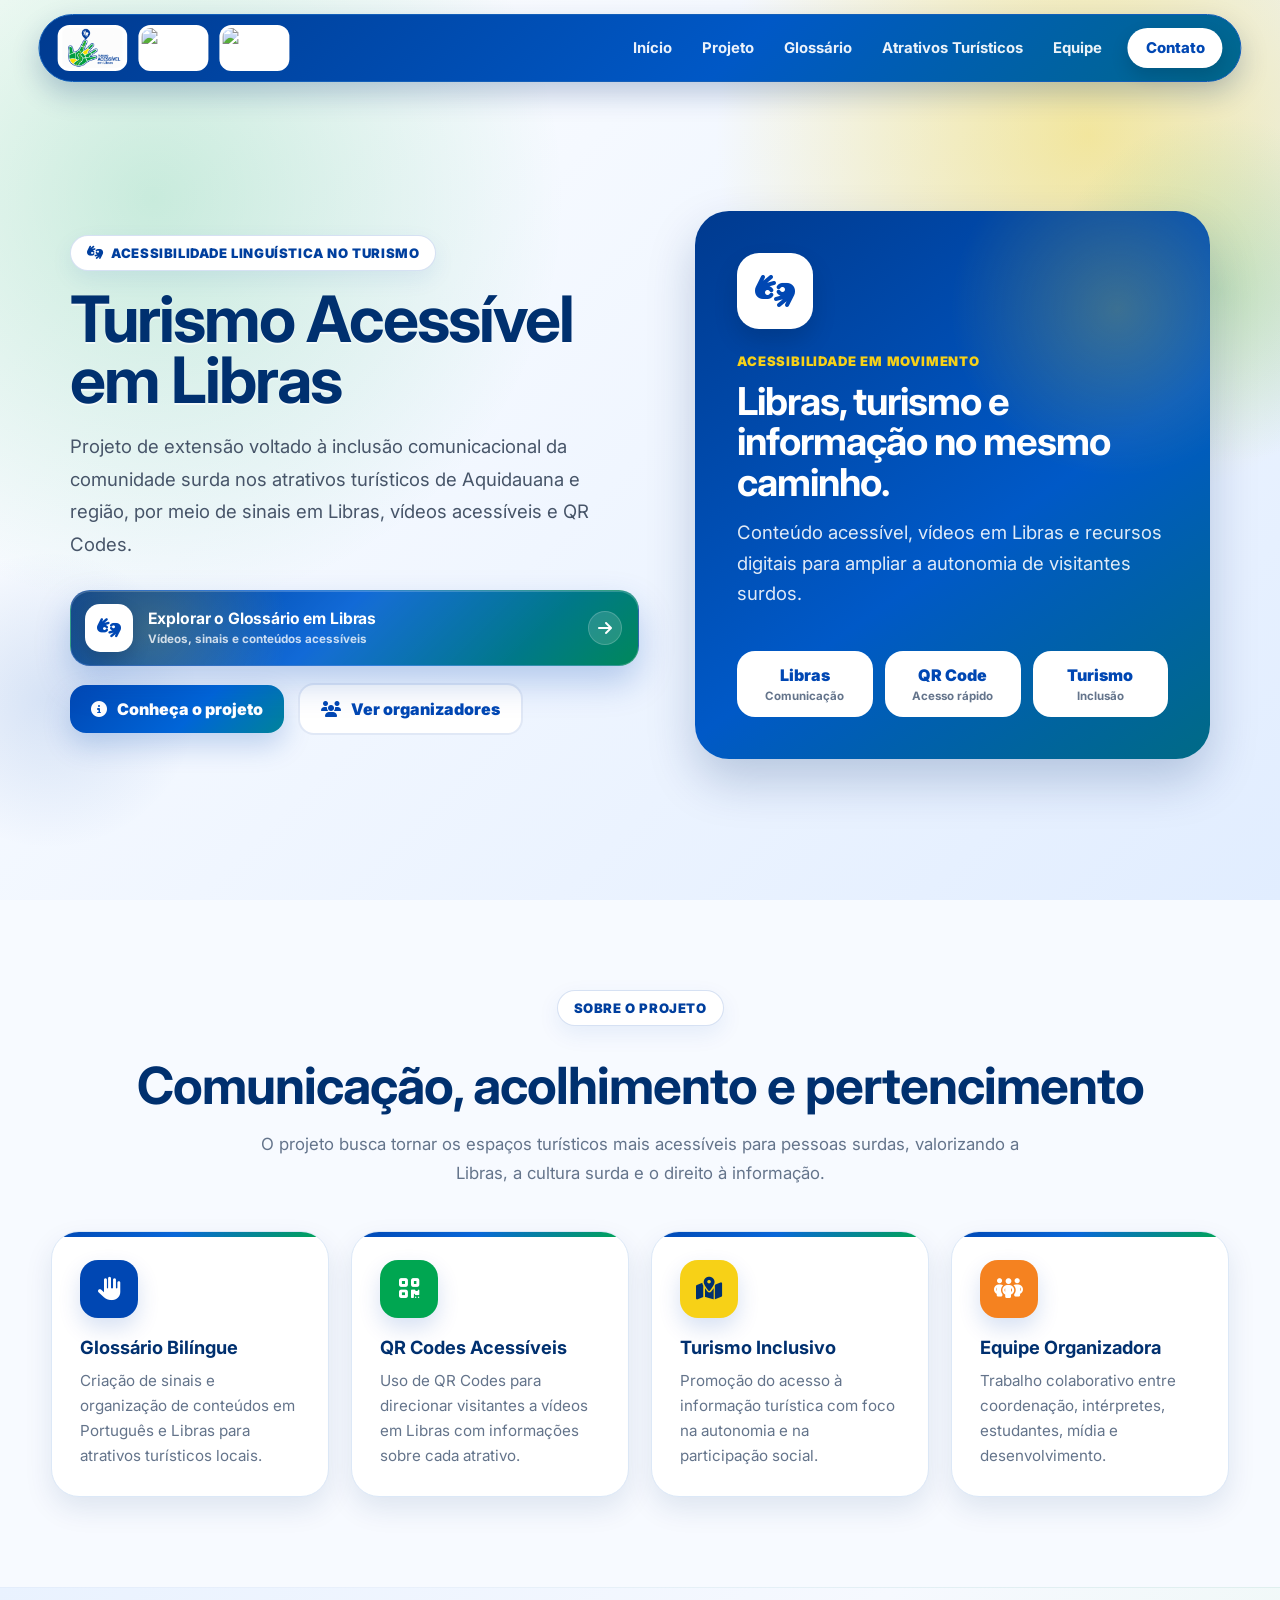
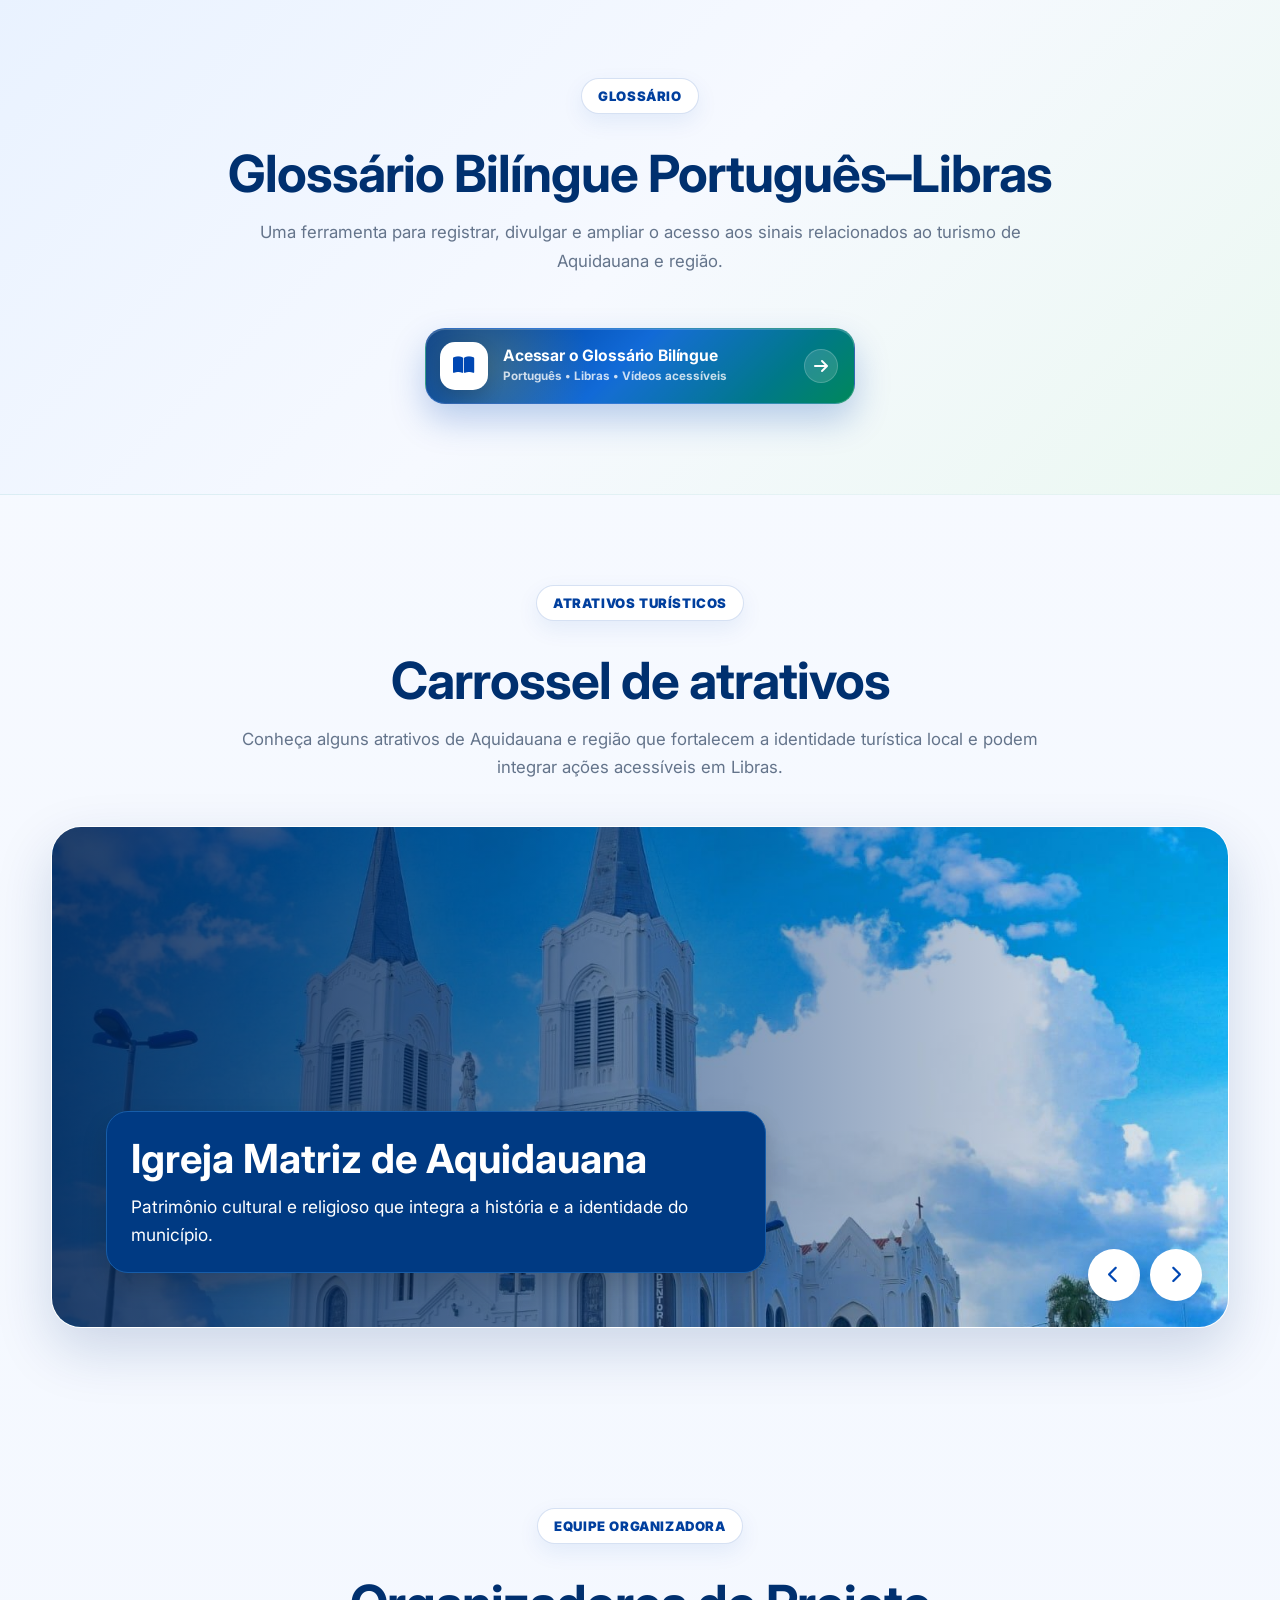
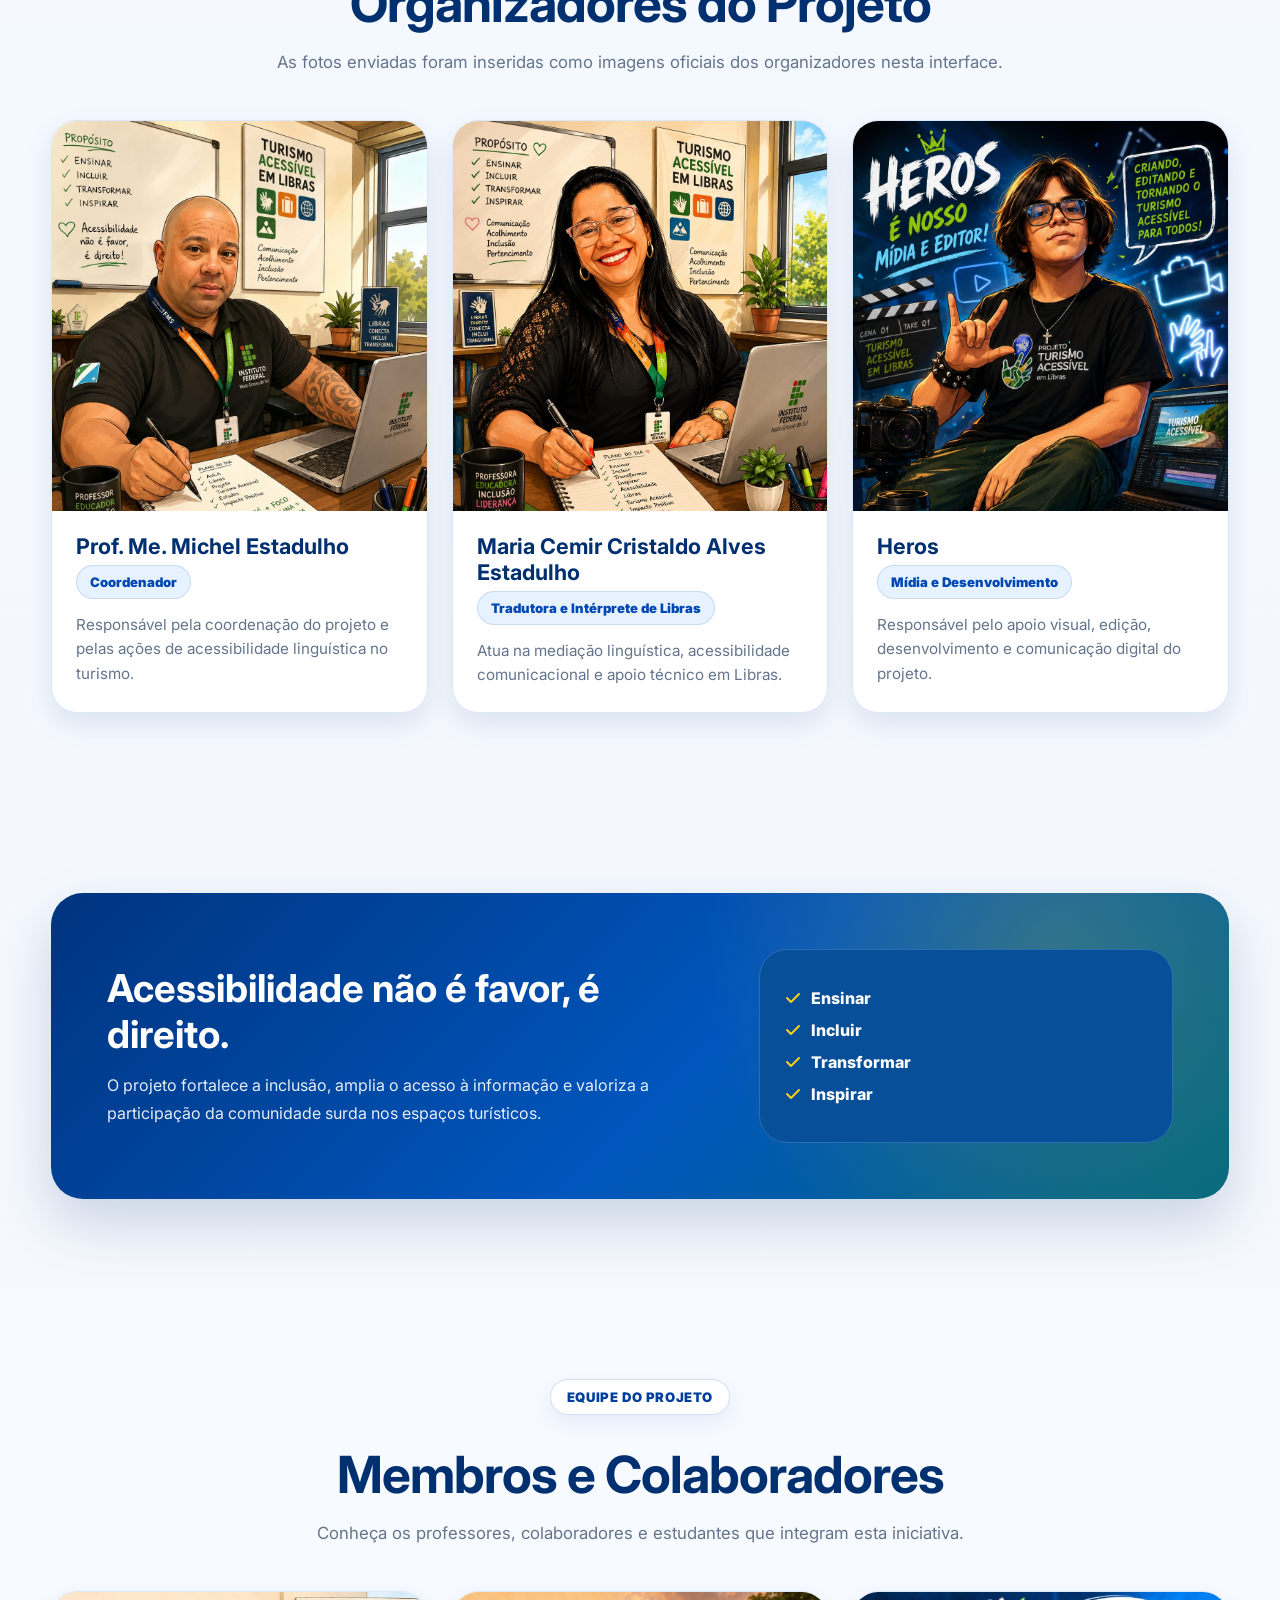
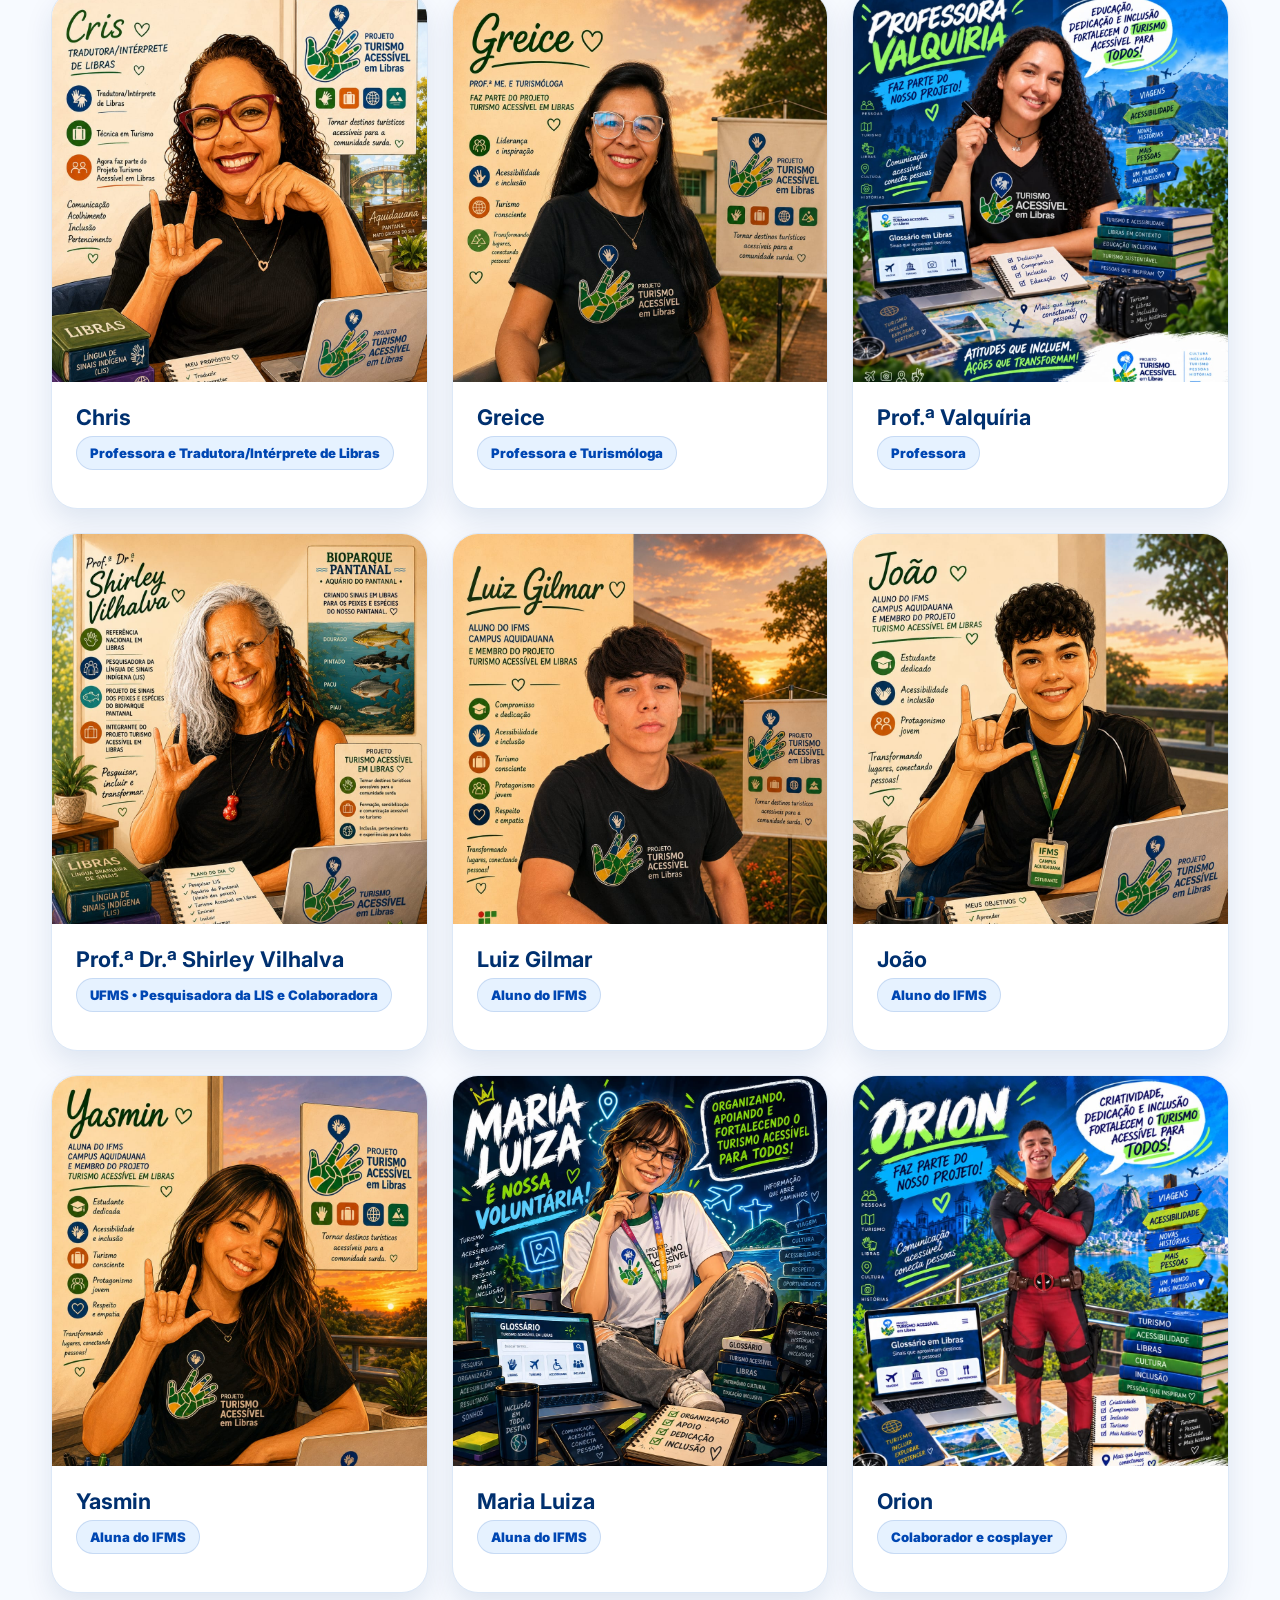
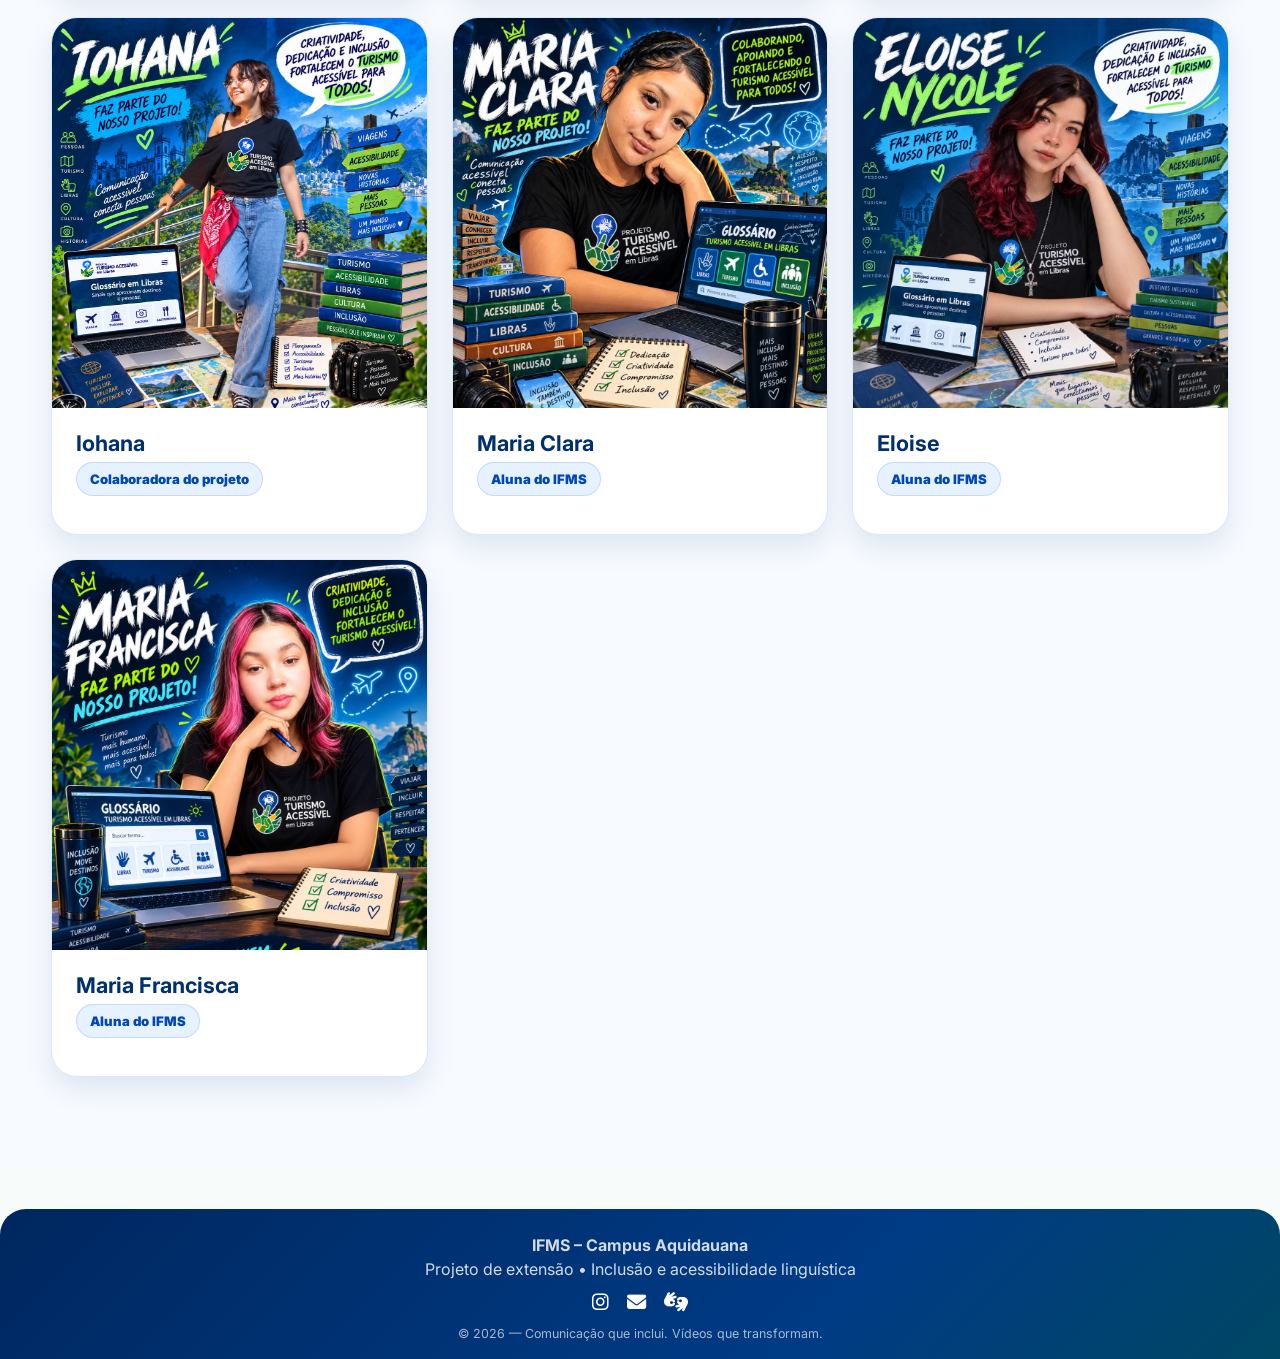
==== commit 402fc975: "Adiciona logo do IFMS ao cabeçalho" ====
--- a/index.html
+++ b/index.html
@@ -18,7 +18,8 @@
   <header>
     <a class="brand brand-logo-only" href="index.html">
       <img alt="Identidade visual do projeto" src="imagens/logo_turismo_acessivel.jpeg" />
-
+      <img src="imagens/logo-turismo_acessivel.jpeg" alt="Turismo Acessível">
+      <img class="logo-ifms" src="imagens/logo-ifms.png" alt="Instituto Federal de Mato Grosso do Sul">
     </a>
     <nav>
       <a href="index.html">Início</a>
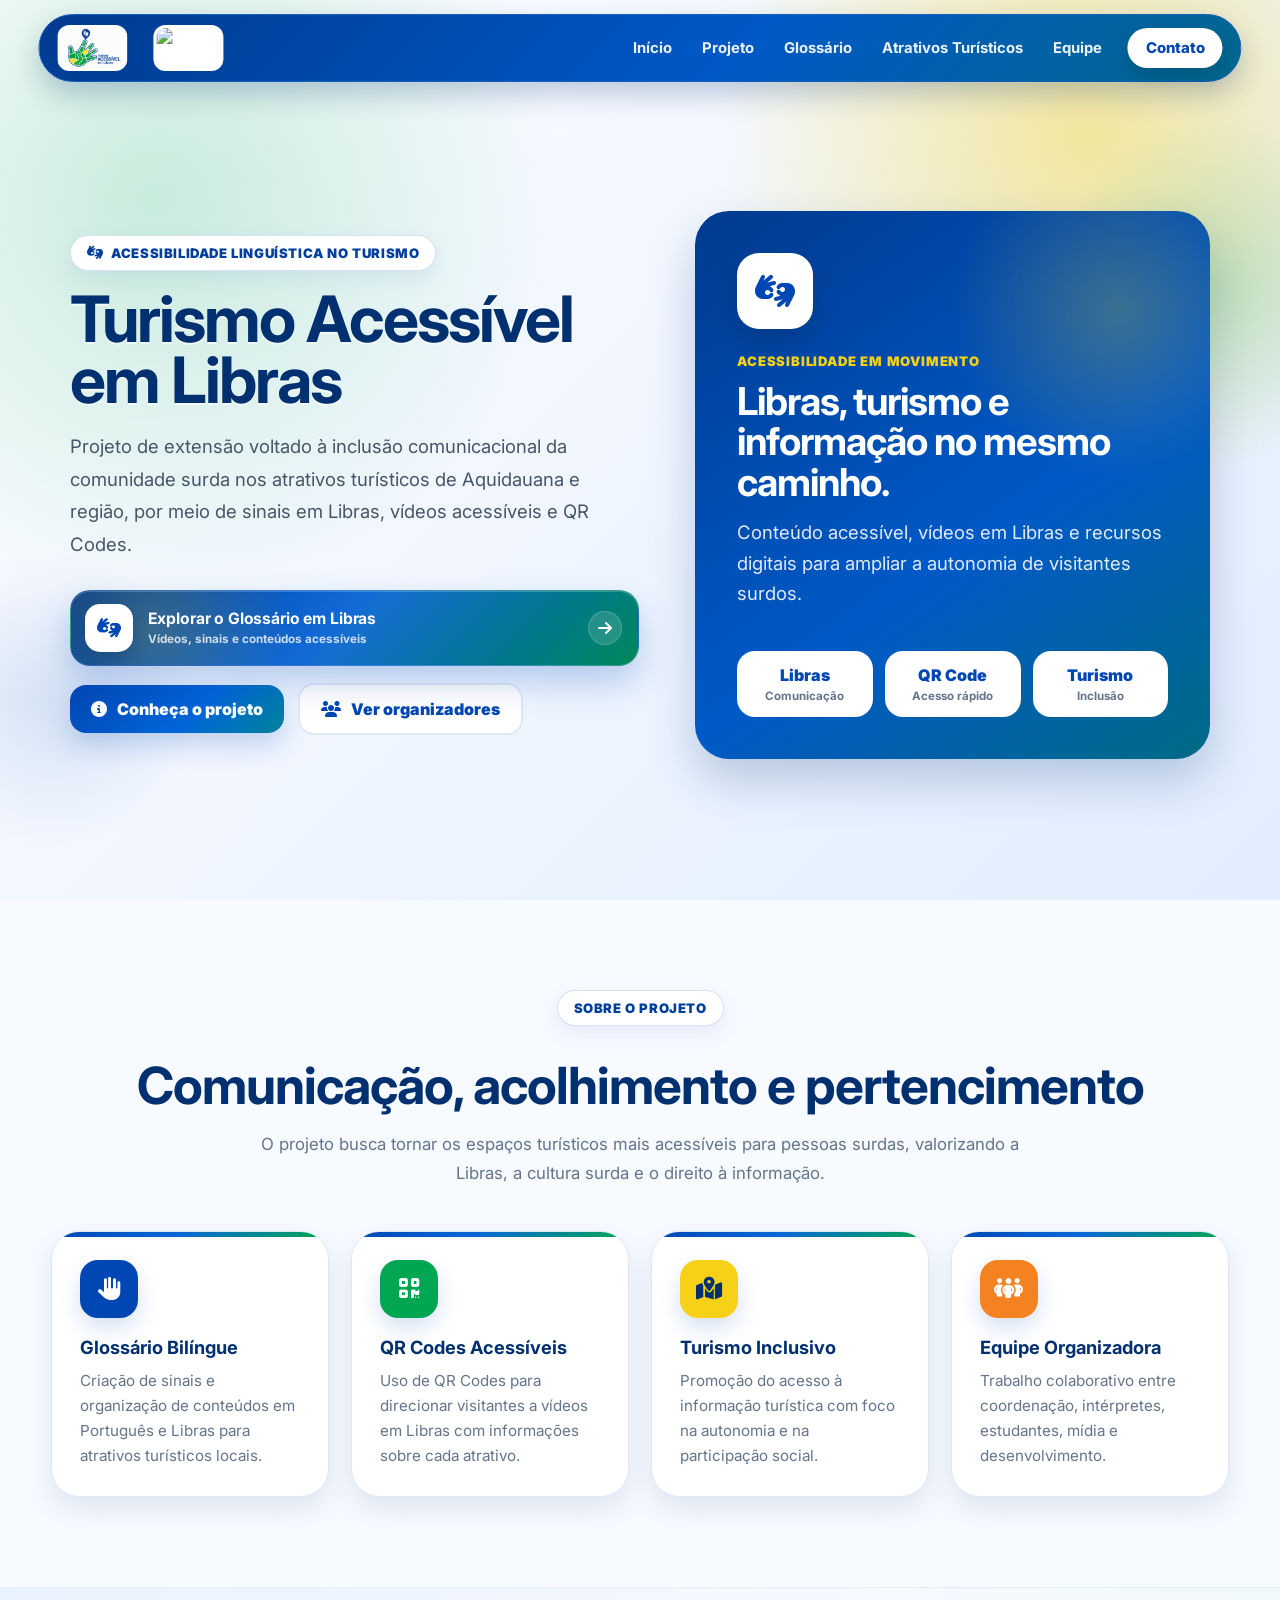
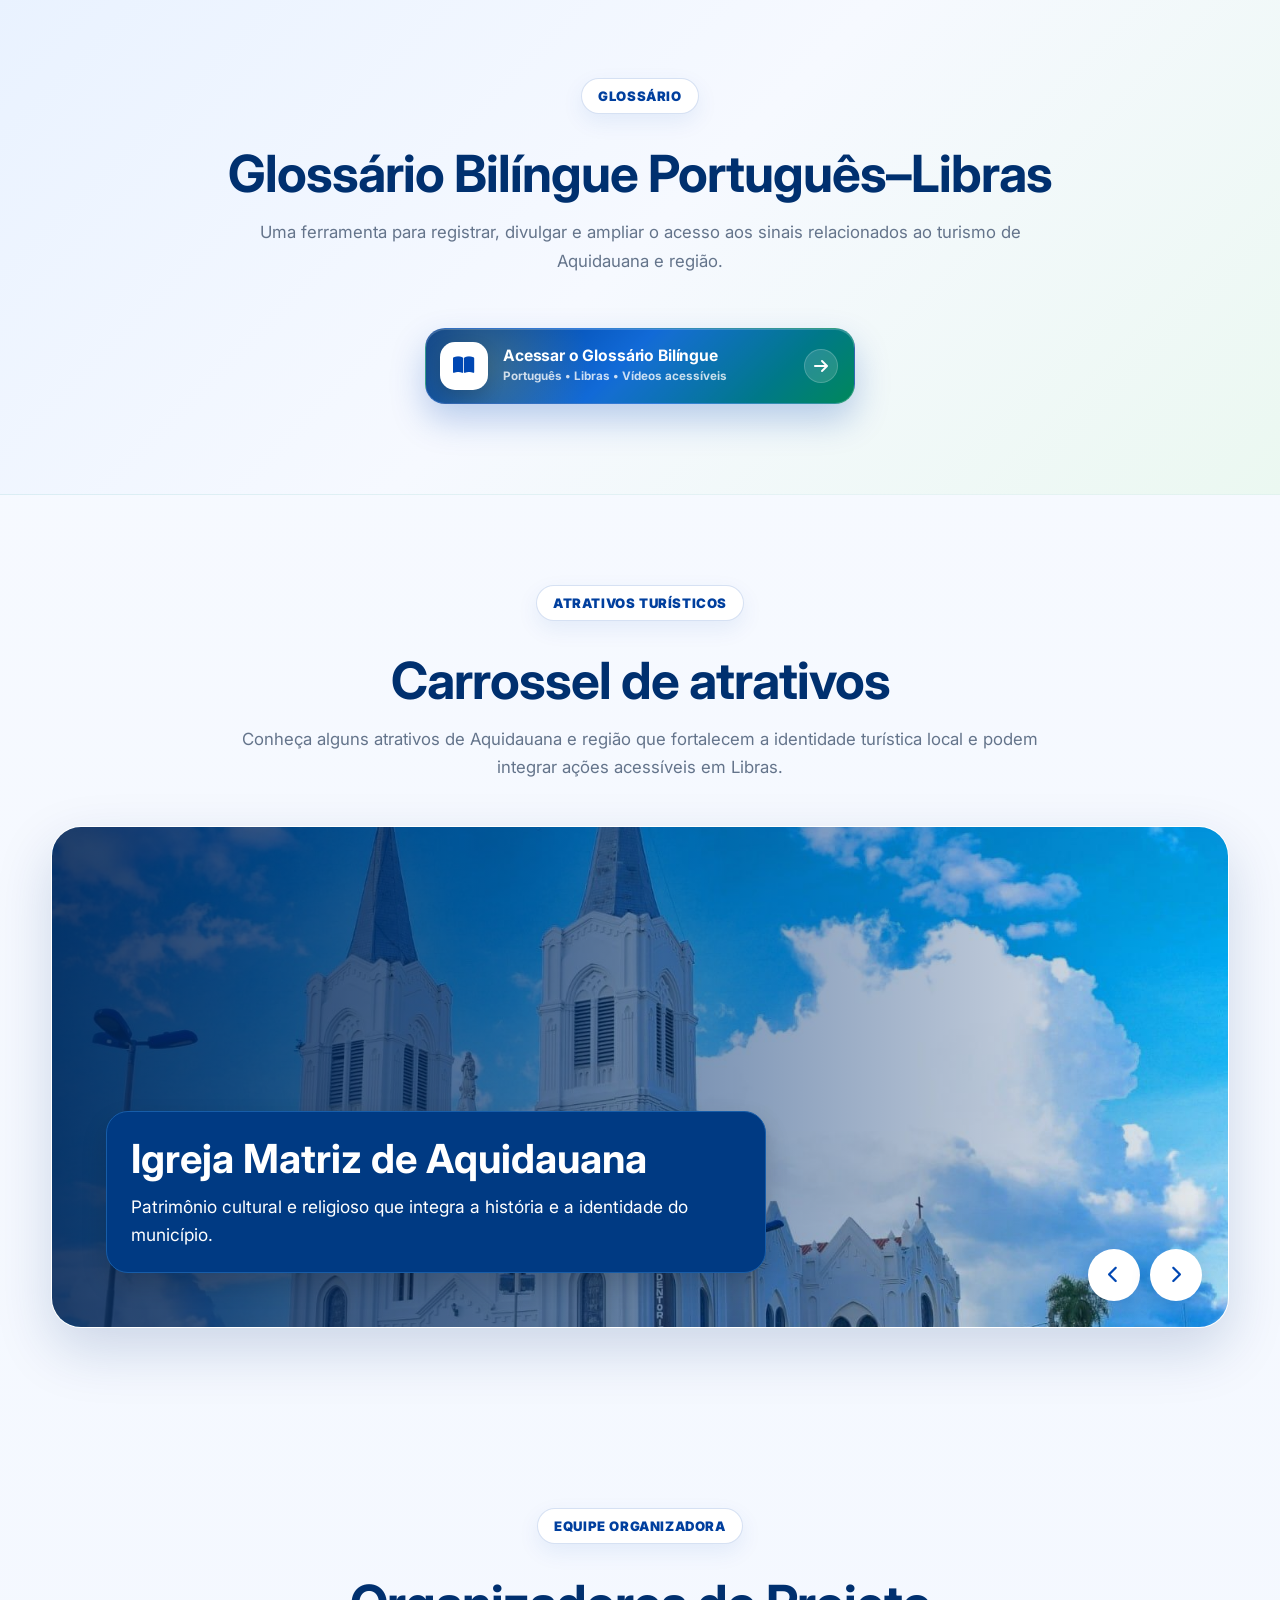
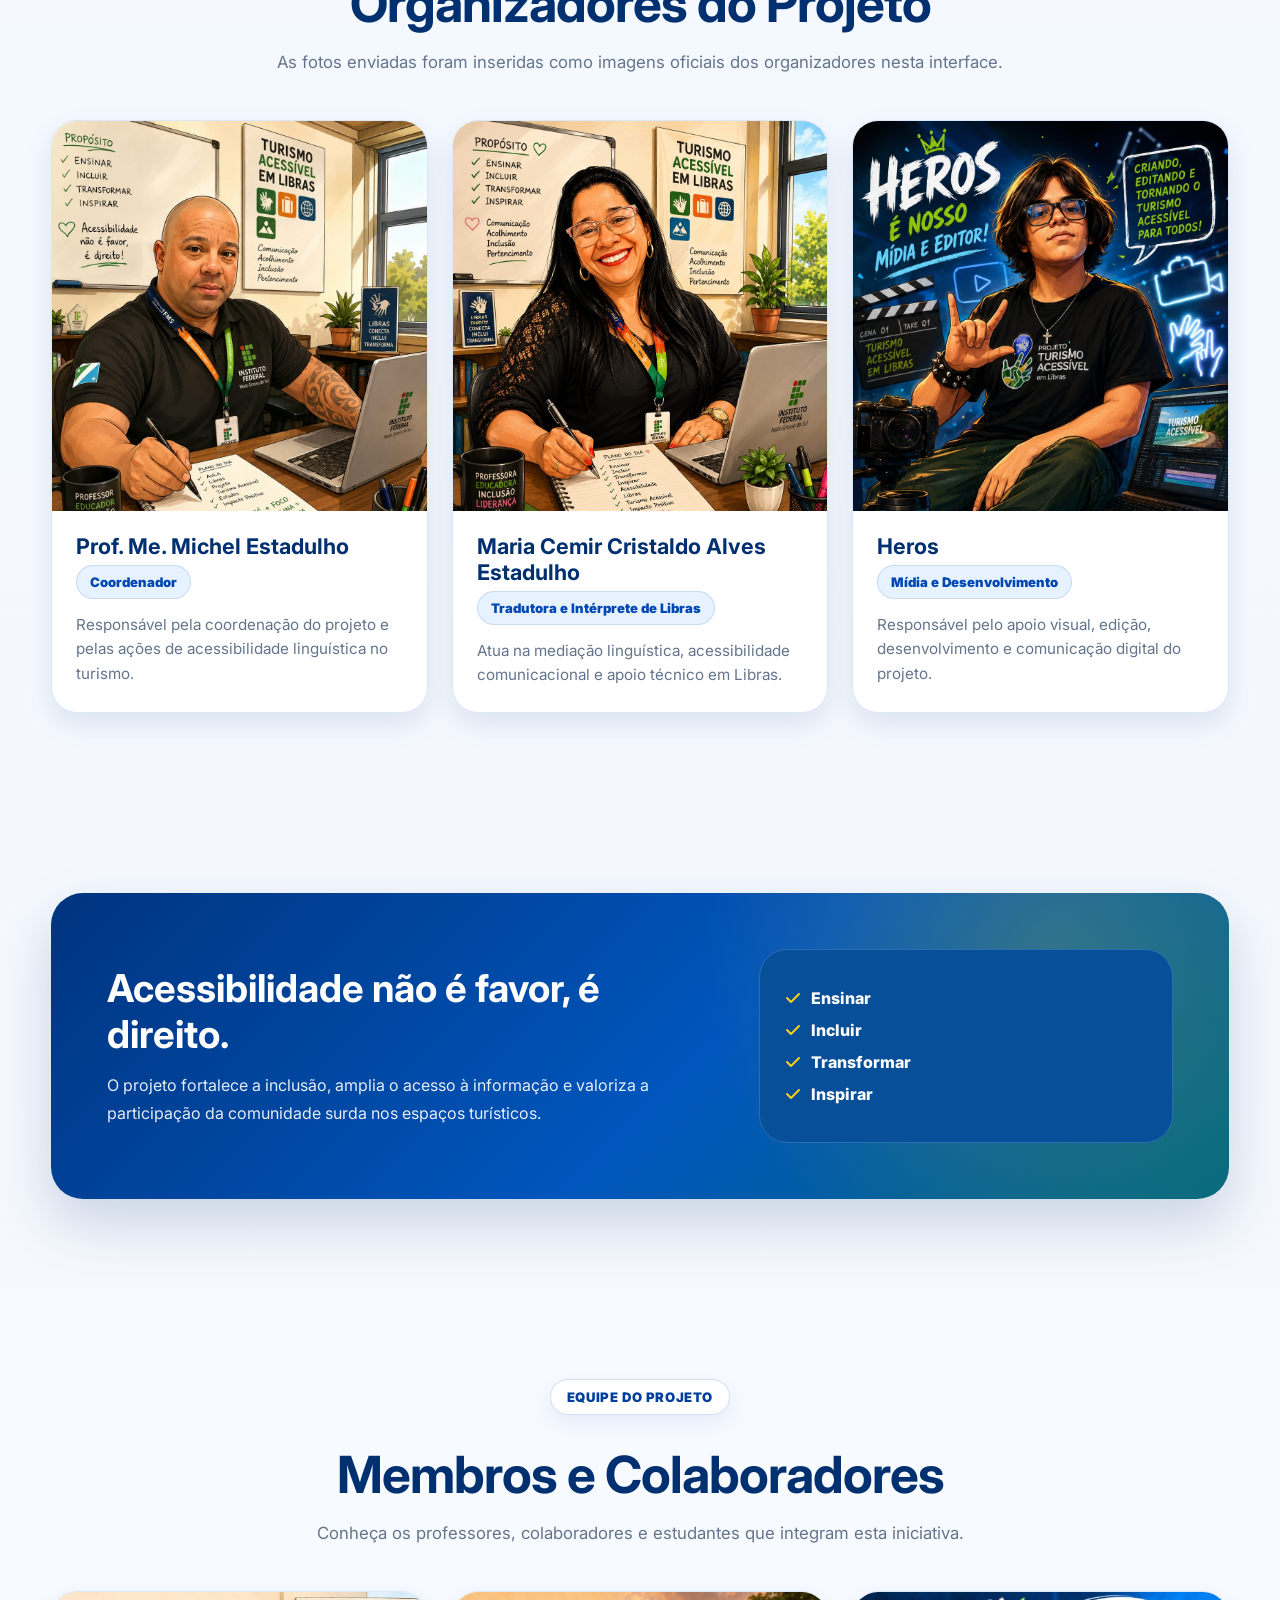
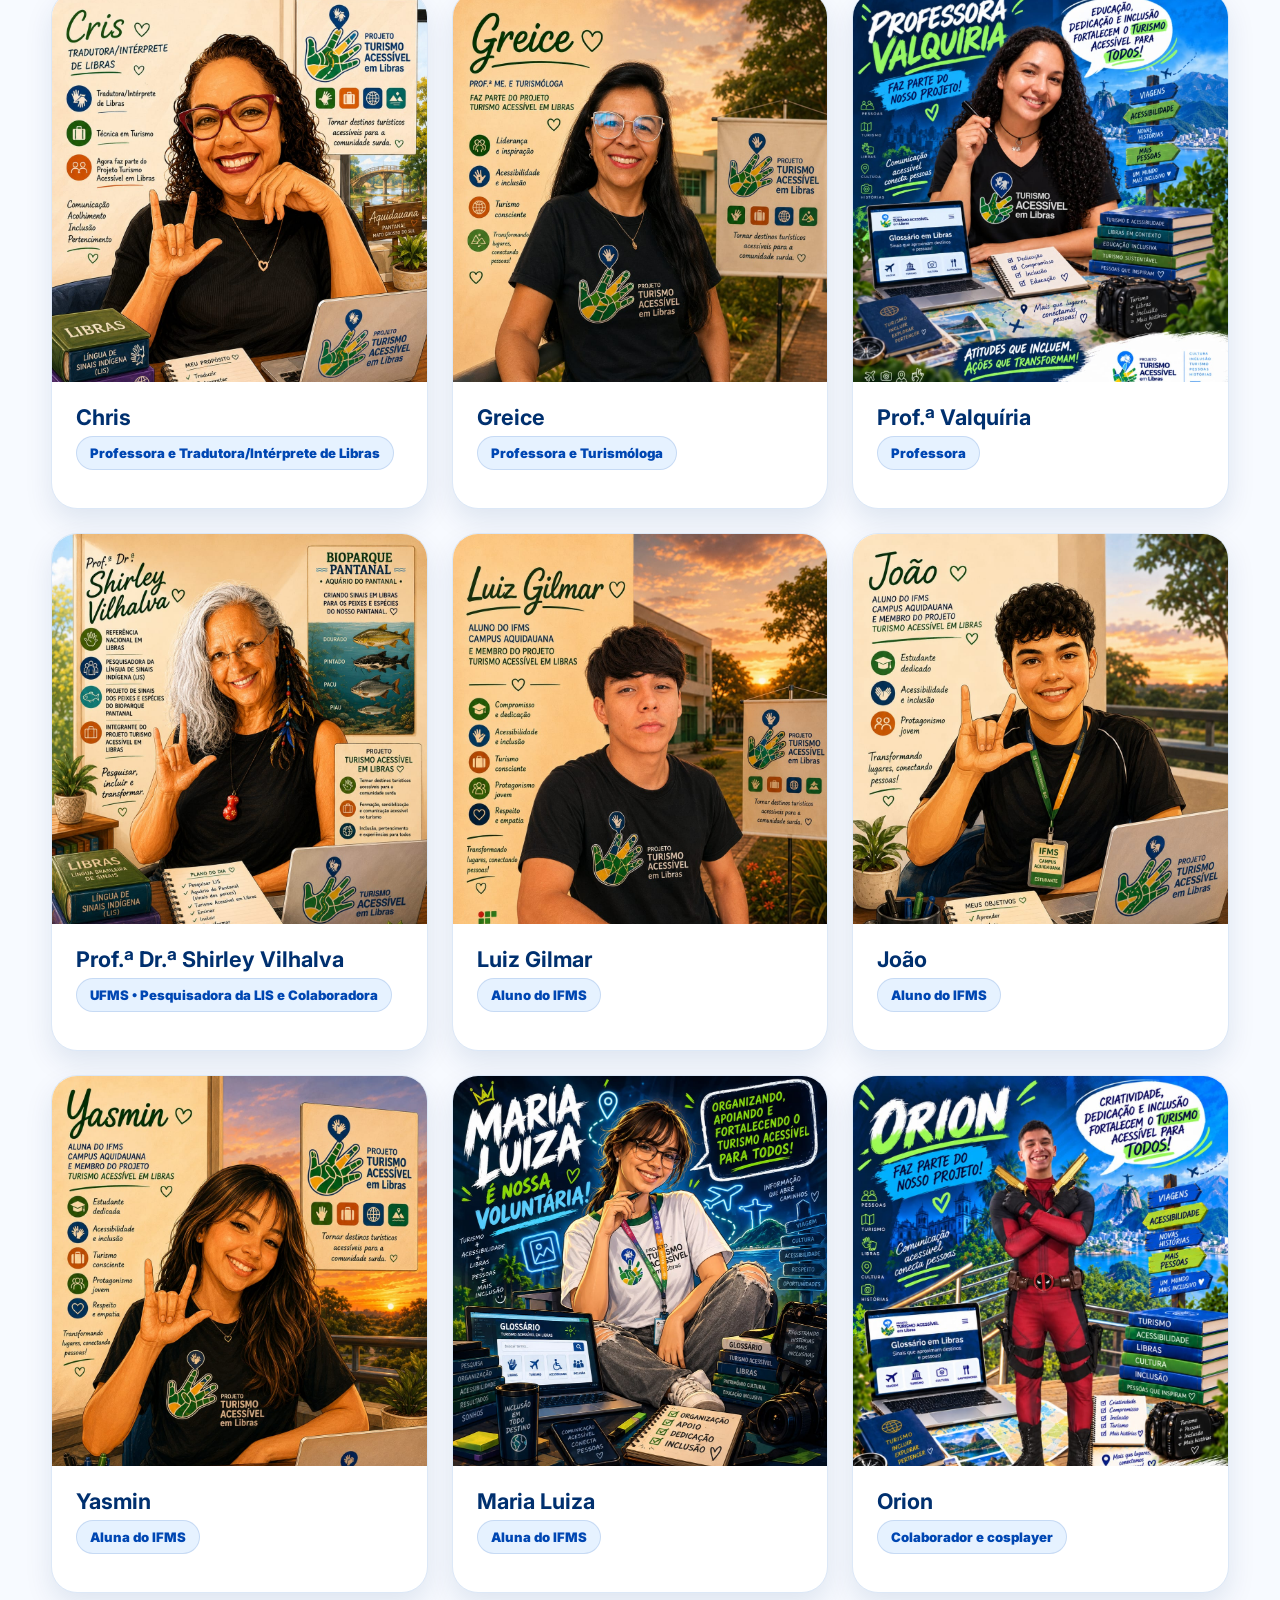
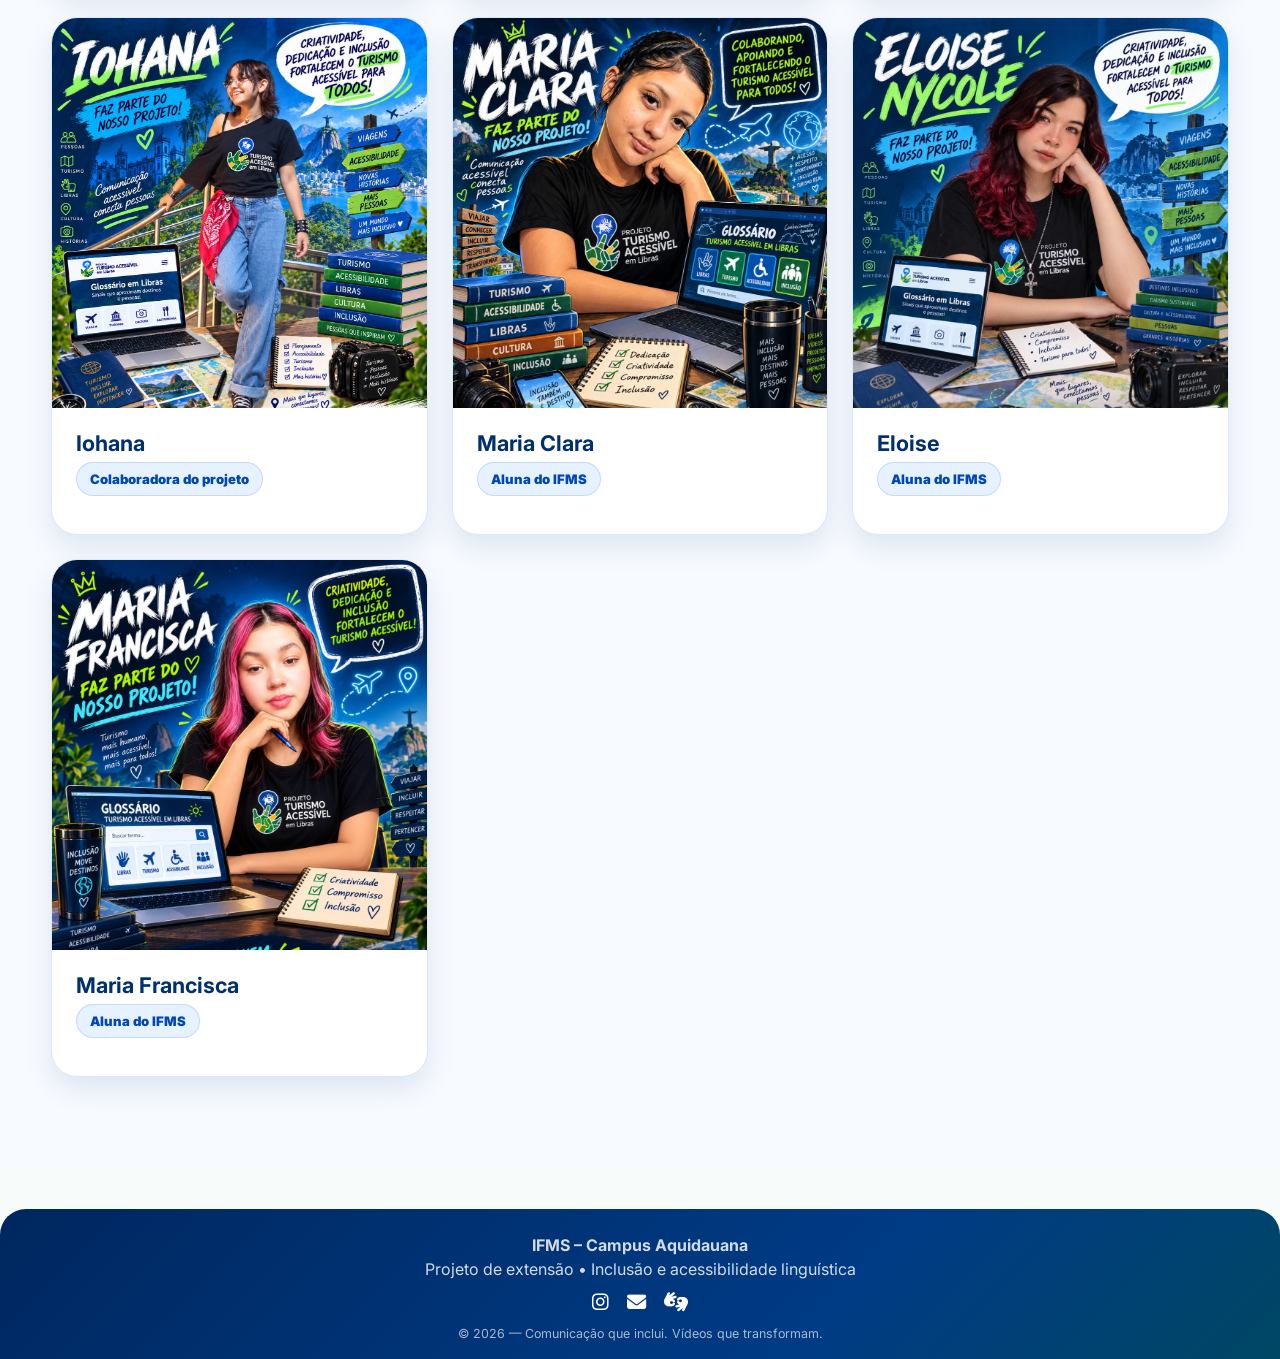
==== commit 97195003: "Adiciona logo do IFMS ao site" ====
--- a/index.html
+++ b/index.html
@@ -18,7 +18,6 @@
   <header>
     <a class="brand brand-logo-only" href="index.html">
       <img alt="Identidade visual do projeto" src="imagens/logo_turismo_acessivel.jpeg" />
-      <img src="imagens/logo-turismo_acessivel.jpeg" alt="Turismo Acessível">
       <img class="logo-ifms" src="imagens/logo-ifms.png" alt="Instituto Federal de Mato Grosso do Sul">
     </a>
     <nav>
--- a/css/style.css
+++ b/css/style.css
@@ -1806,4 +1806,11 @@
     padding: 27px 23px;
     border-radius: 24px;
   }
+}
+
+.logo-ifms {
+  height: 58px;
+  width: auto;
+  object-fit: contain;
+  margin-left: 15px;
 }
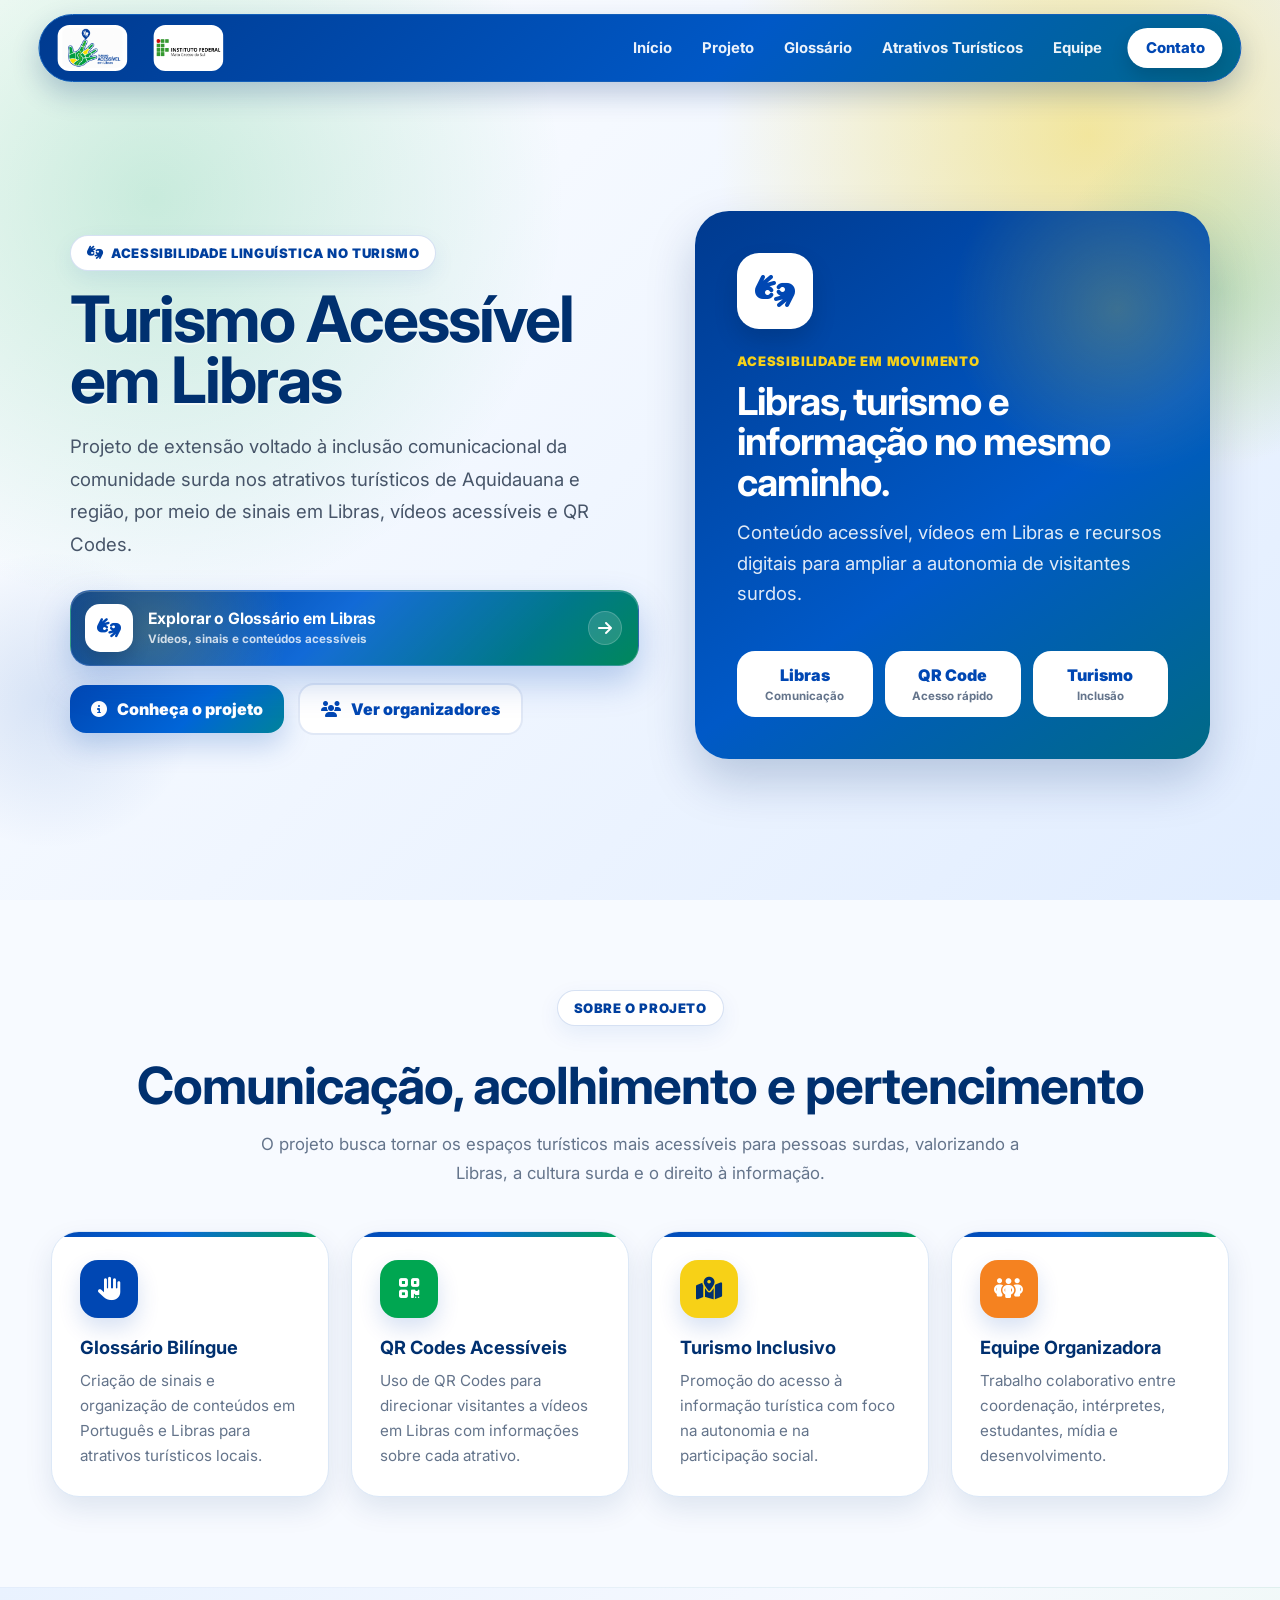
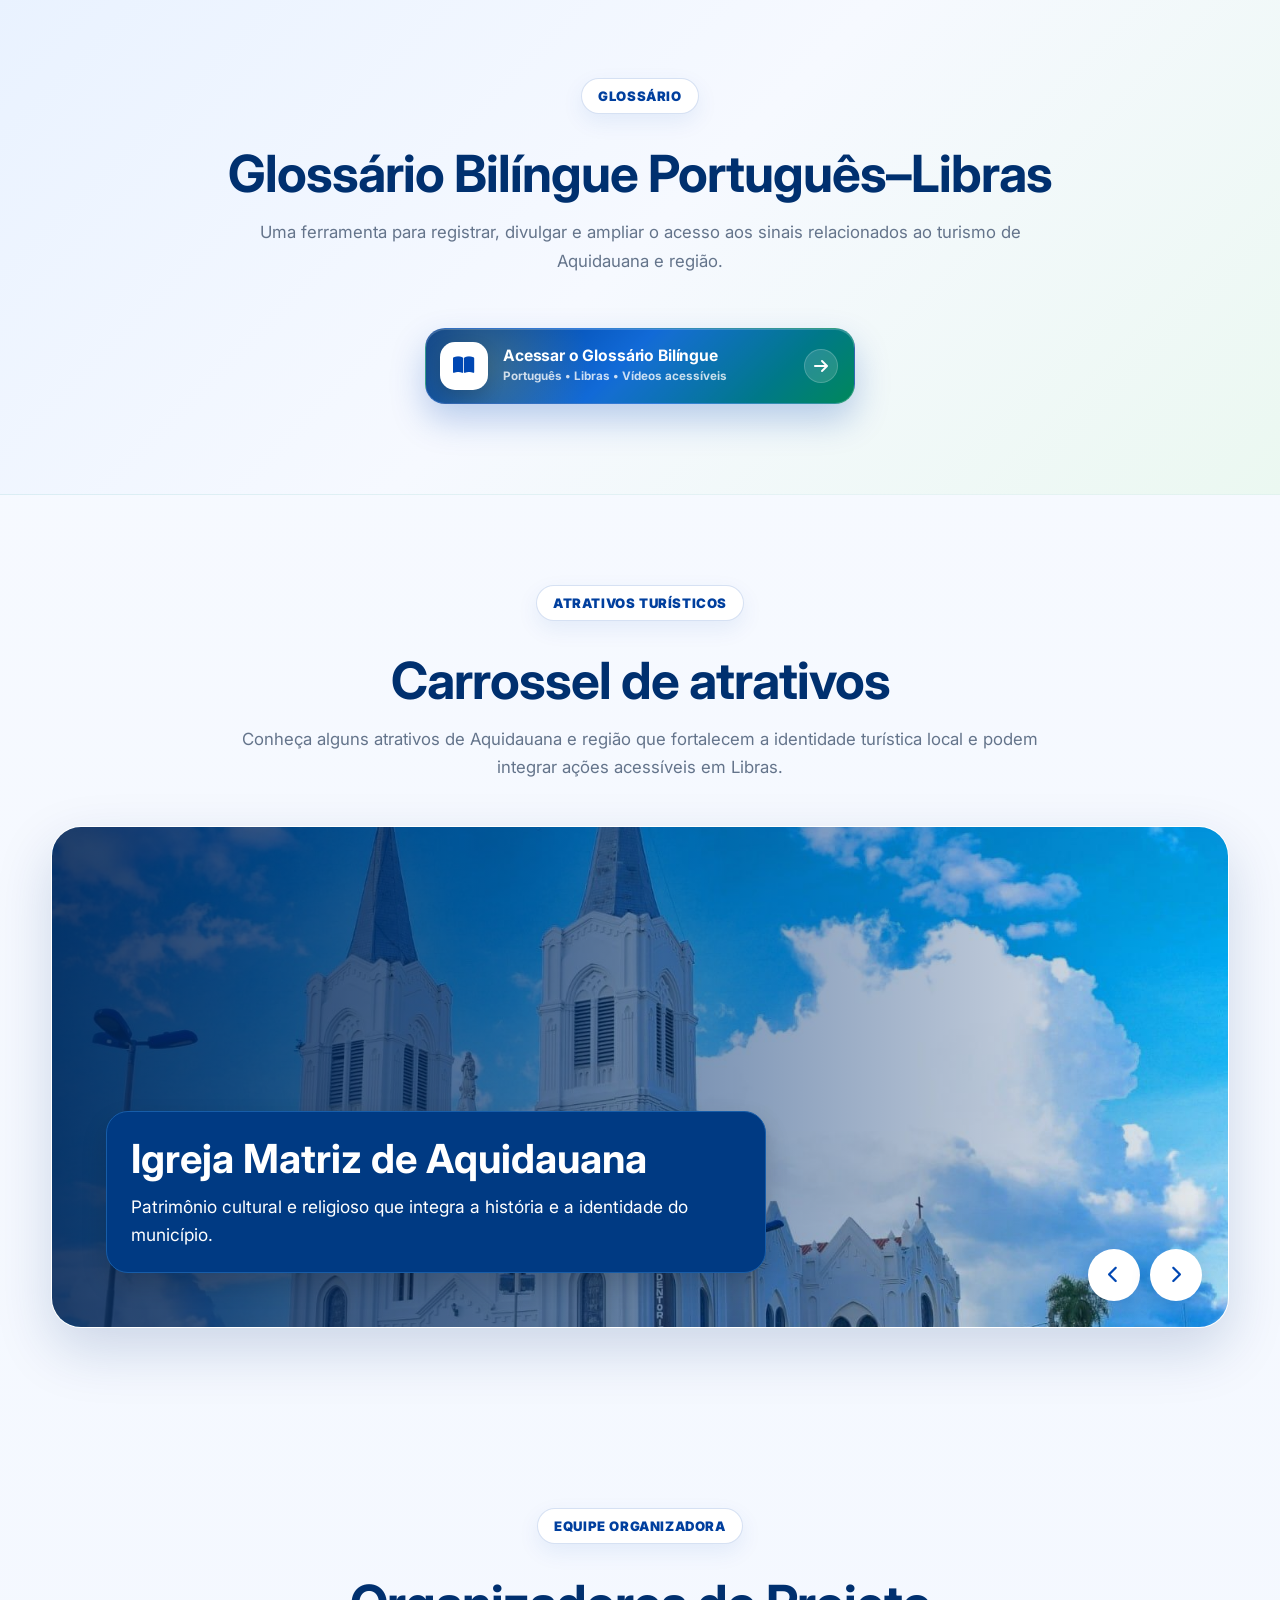
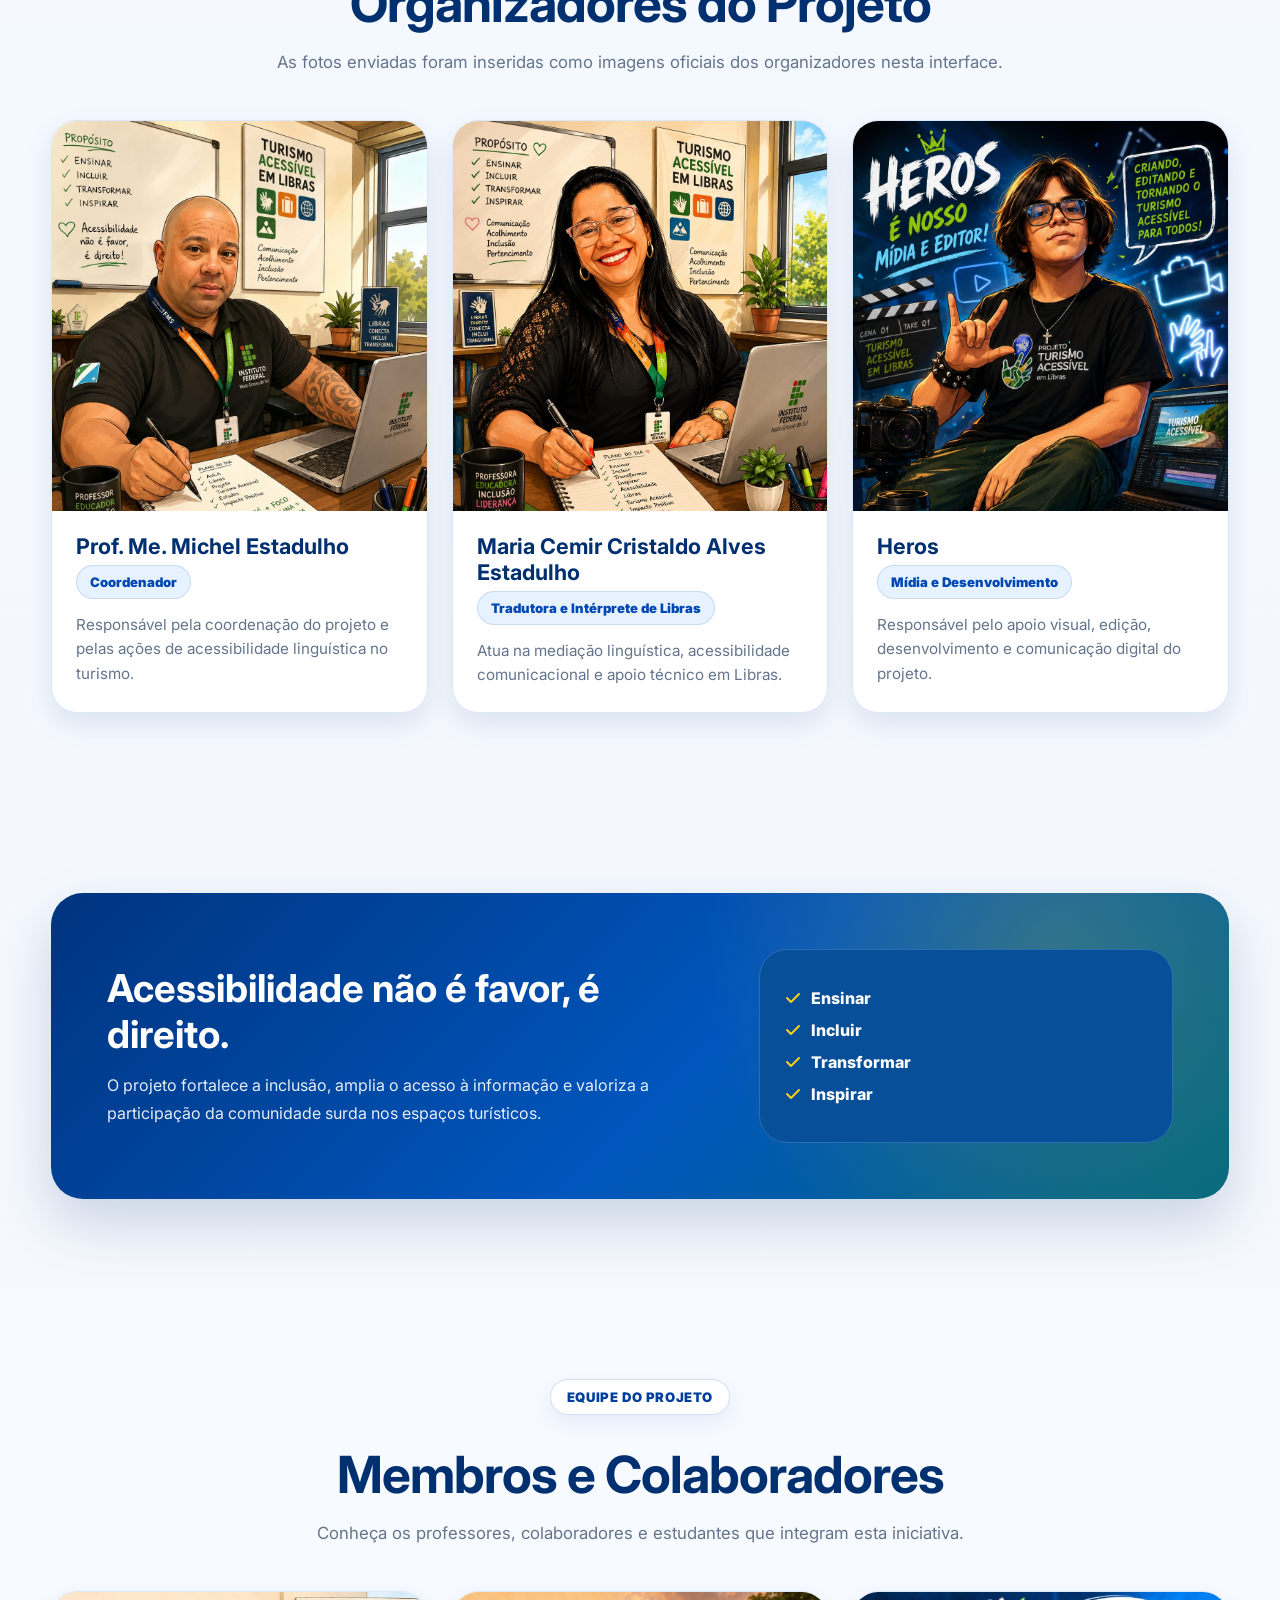
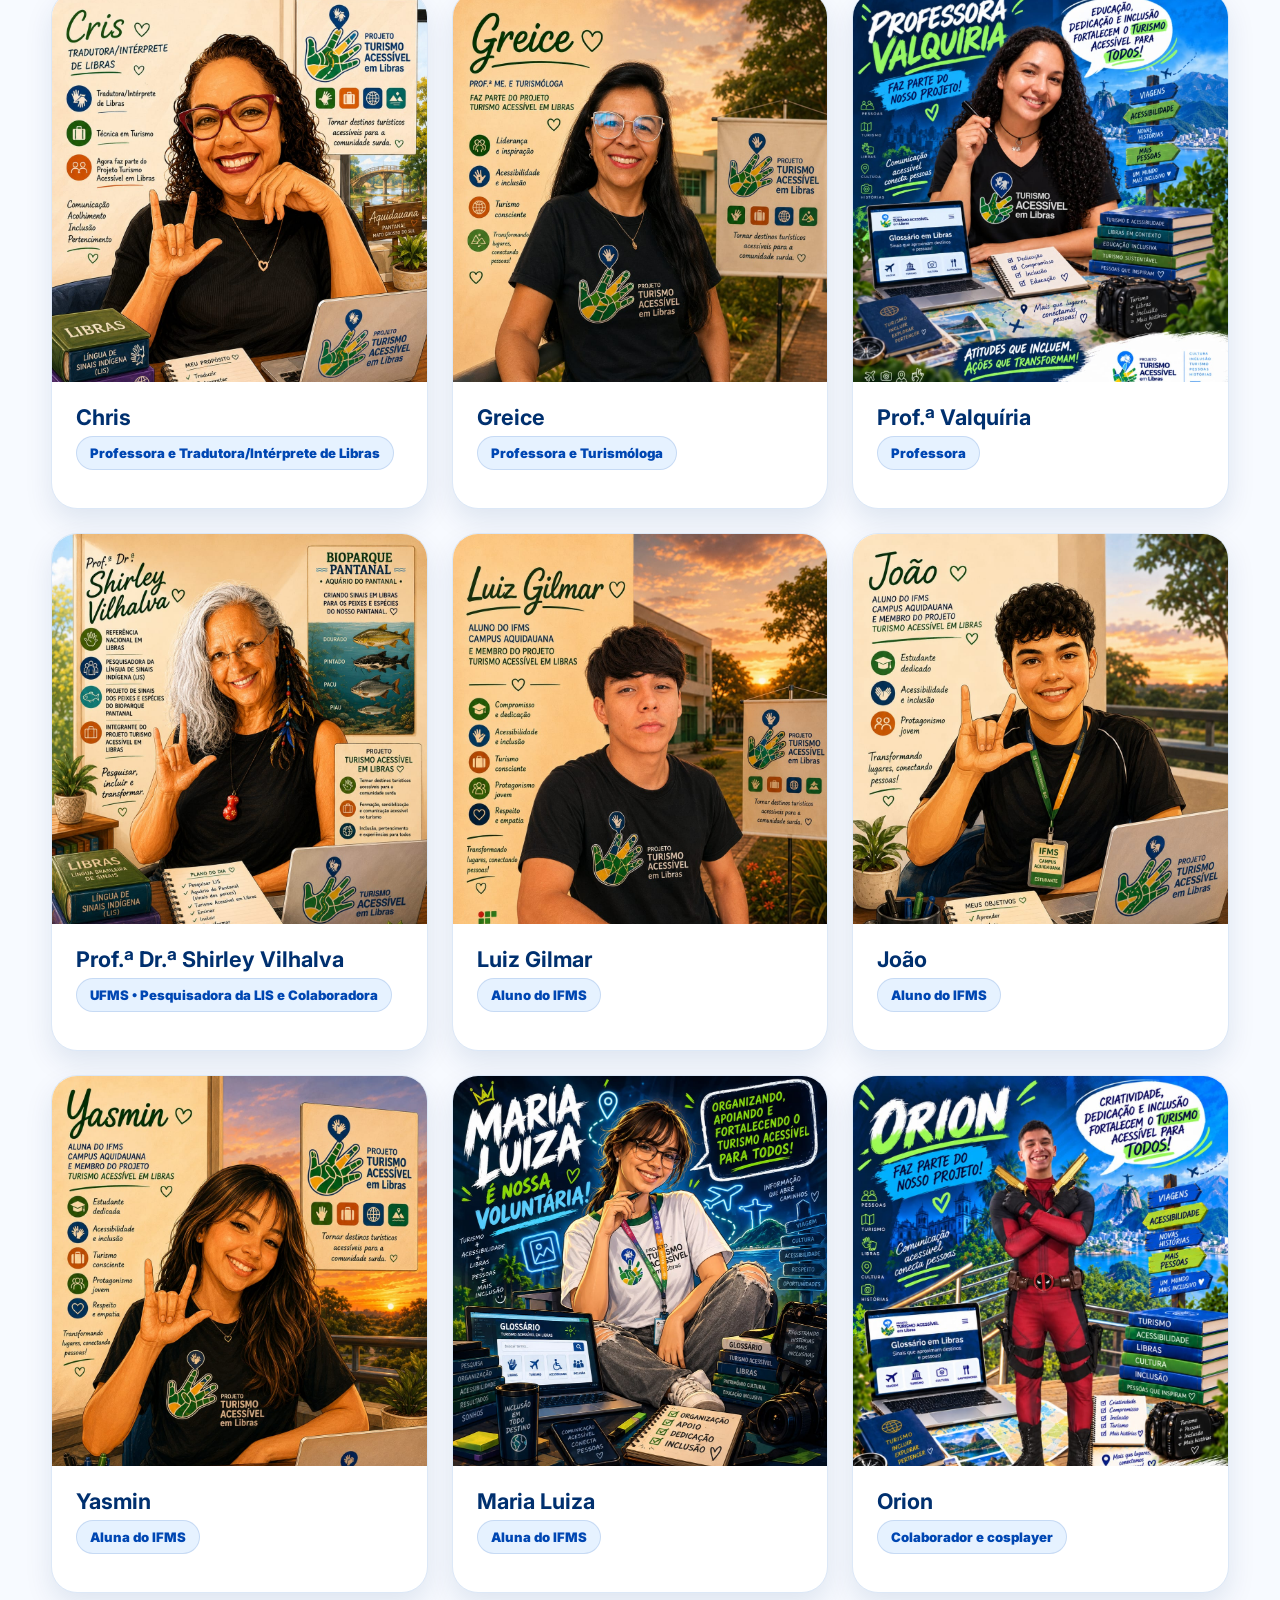
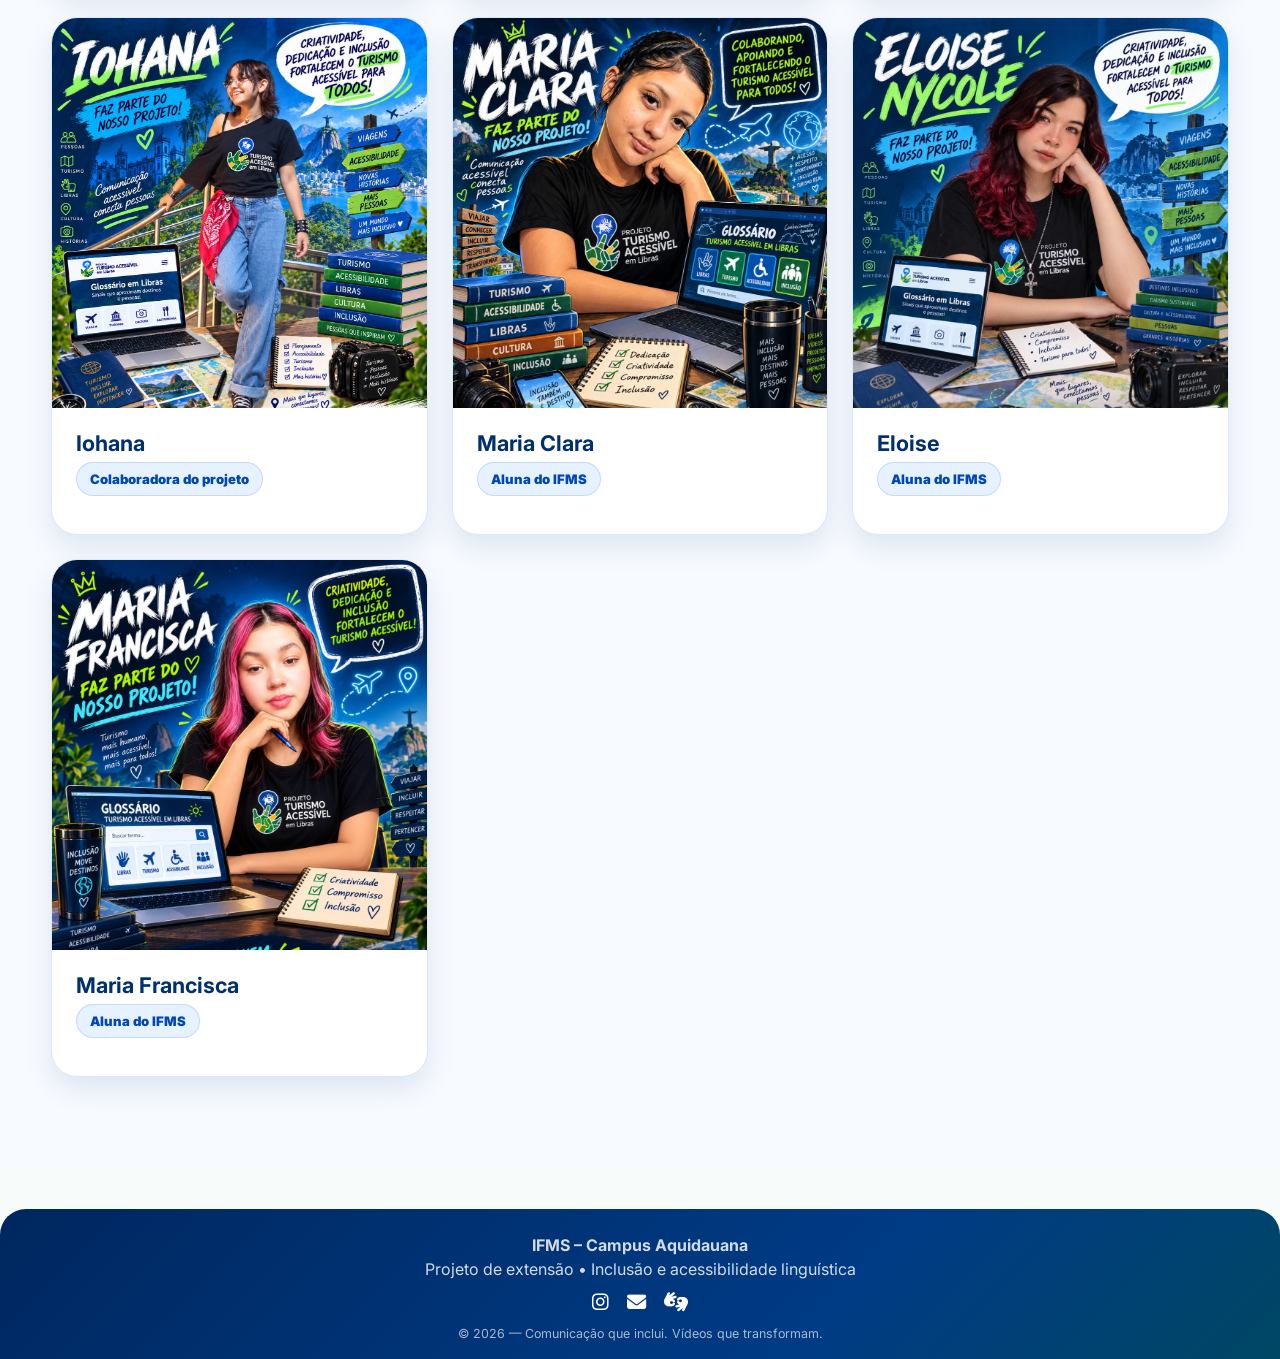
==== commit e2c9380d: "Adiciona logo do IFMS ao site" ====
--- a/index.html
+++ b/index.html
@@ -18,7 +18,7 @@
   <header>
     <a class="brand brand-logo-only" href="index.html">
       <img alt="Identidade visual do projeto" src="imagens/logo_turismo_acessivel.jpeg" />
-      <img class="logo-ifms" src="imagens/logo-ifms.png" alt="Instituto Federal de Mato Grosso do Sul">
+      <img class="logo-ifms" src="imagens/ifms-logo.png" alt="Instituto Federal de Mato Grosso do Sul">
     </a>
     <nav>
       <a href="index.html">Início</a>
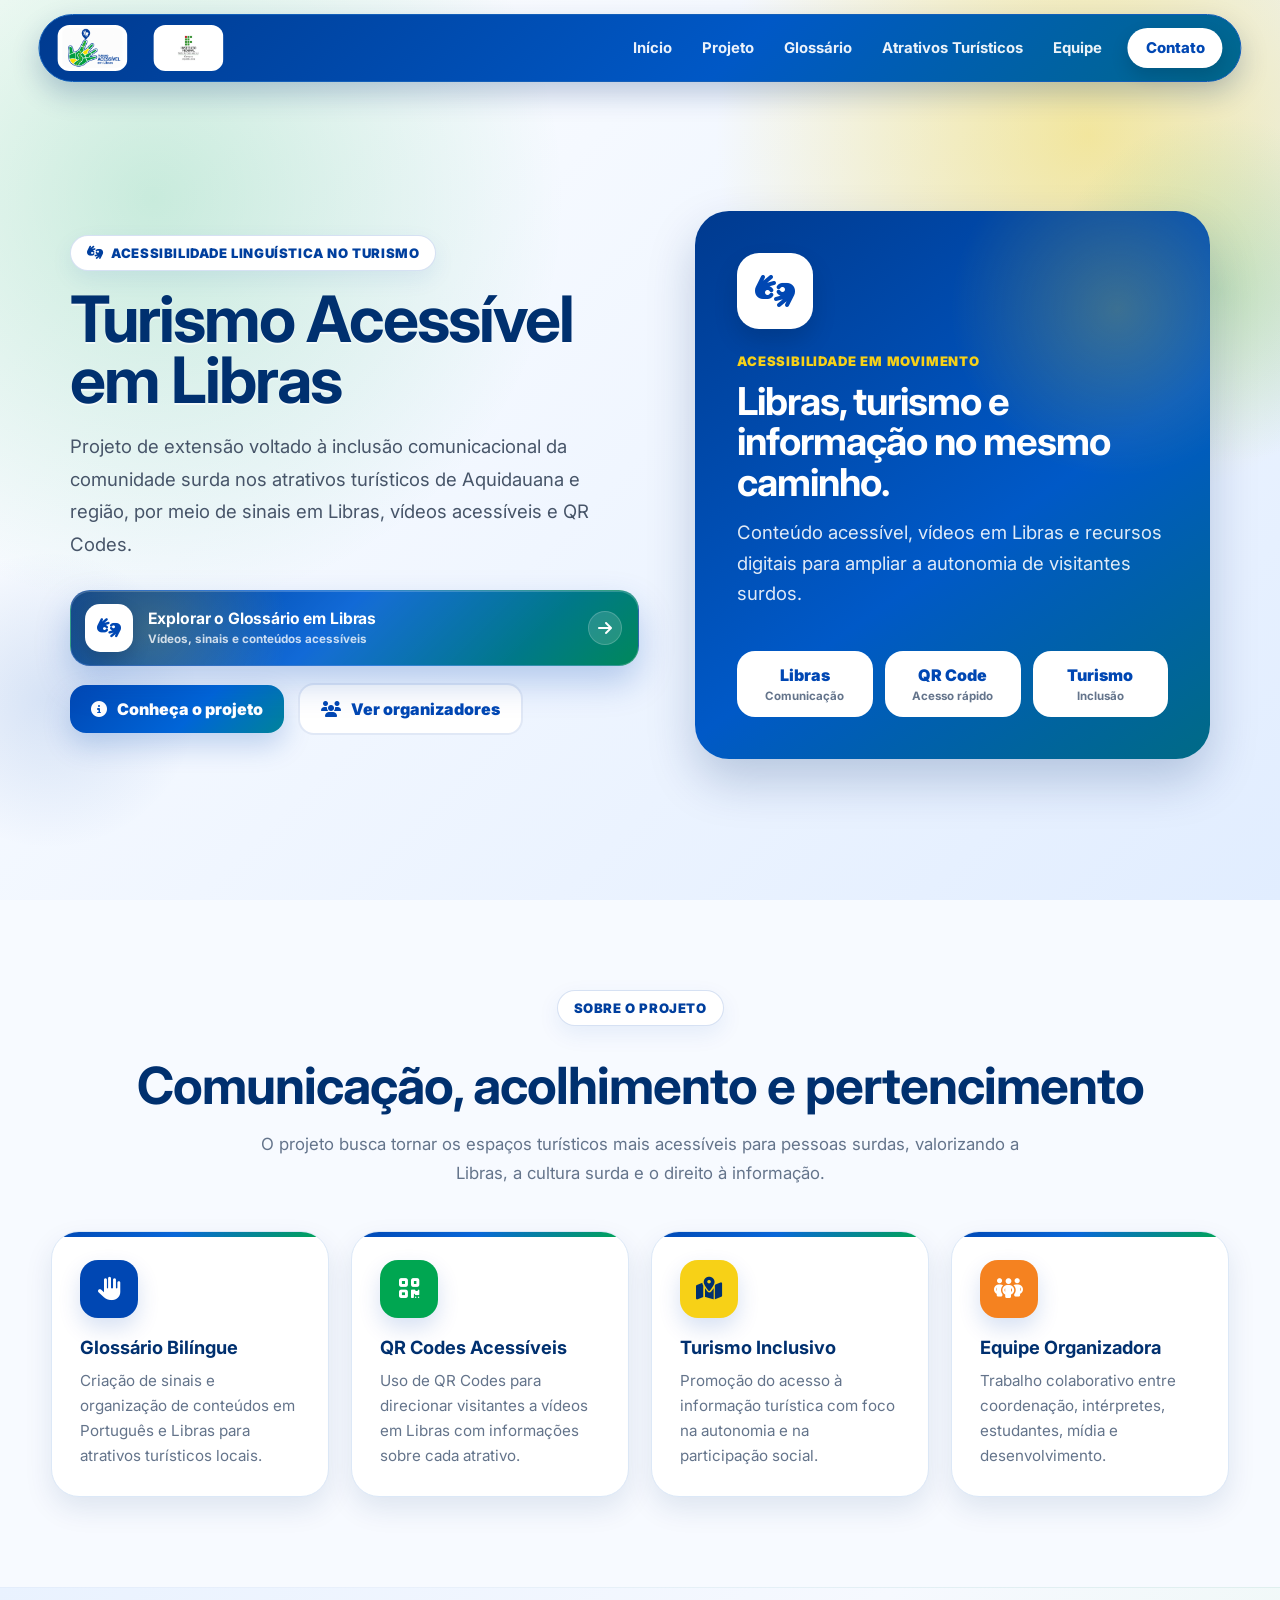
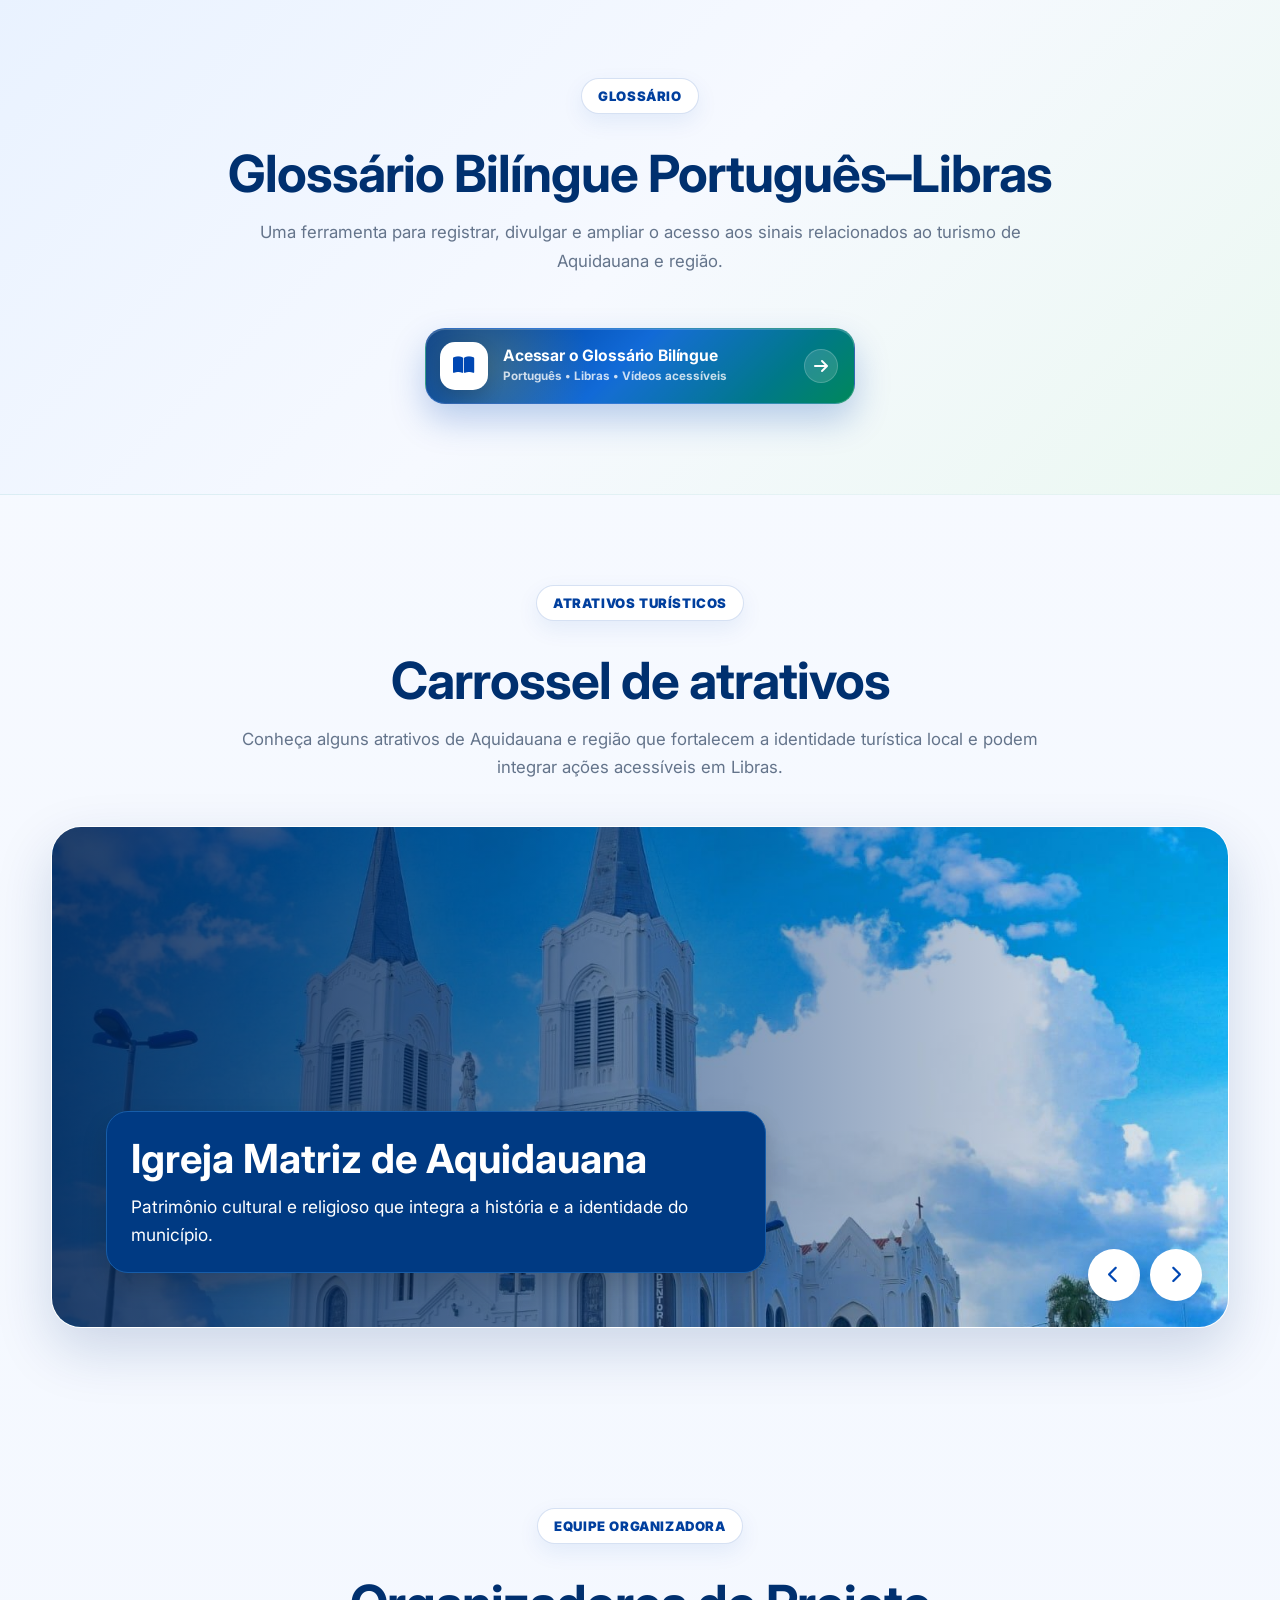
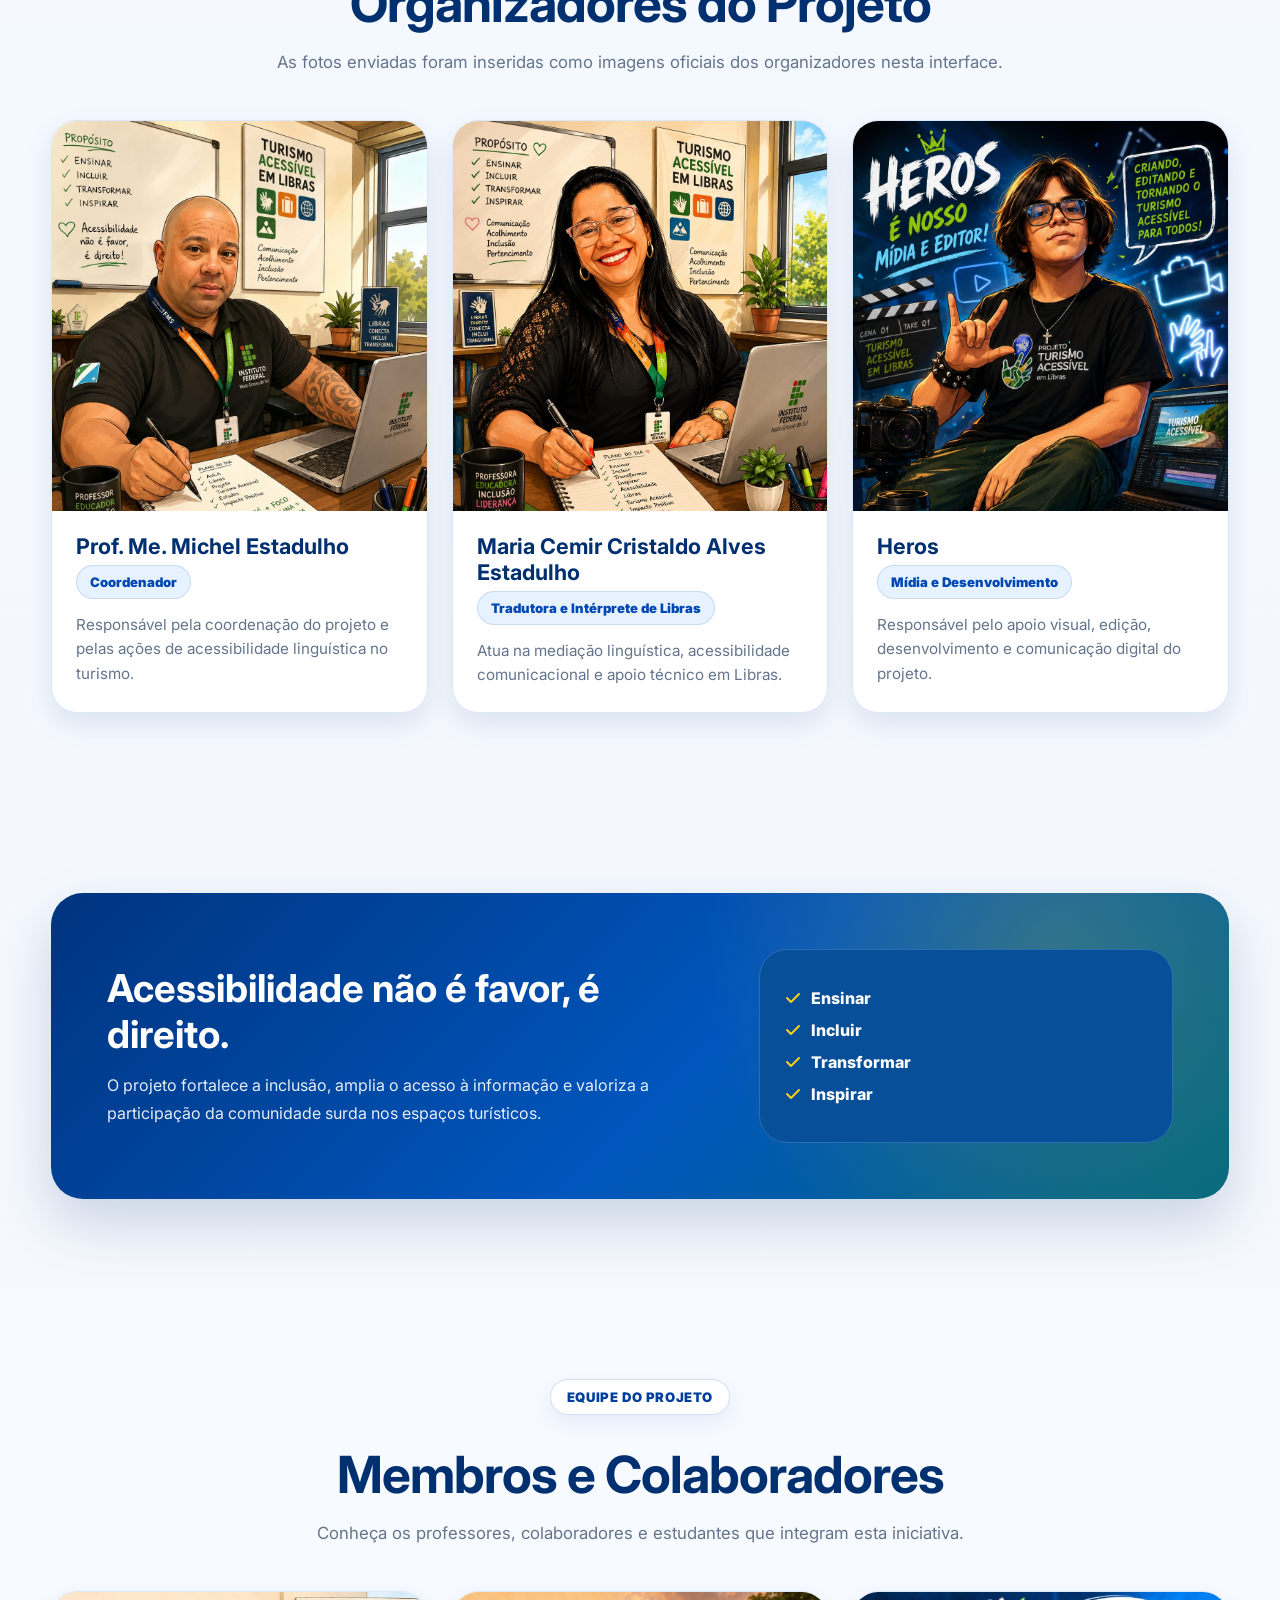
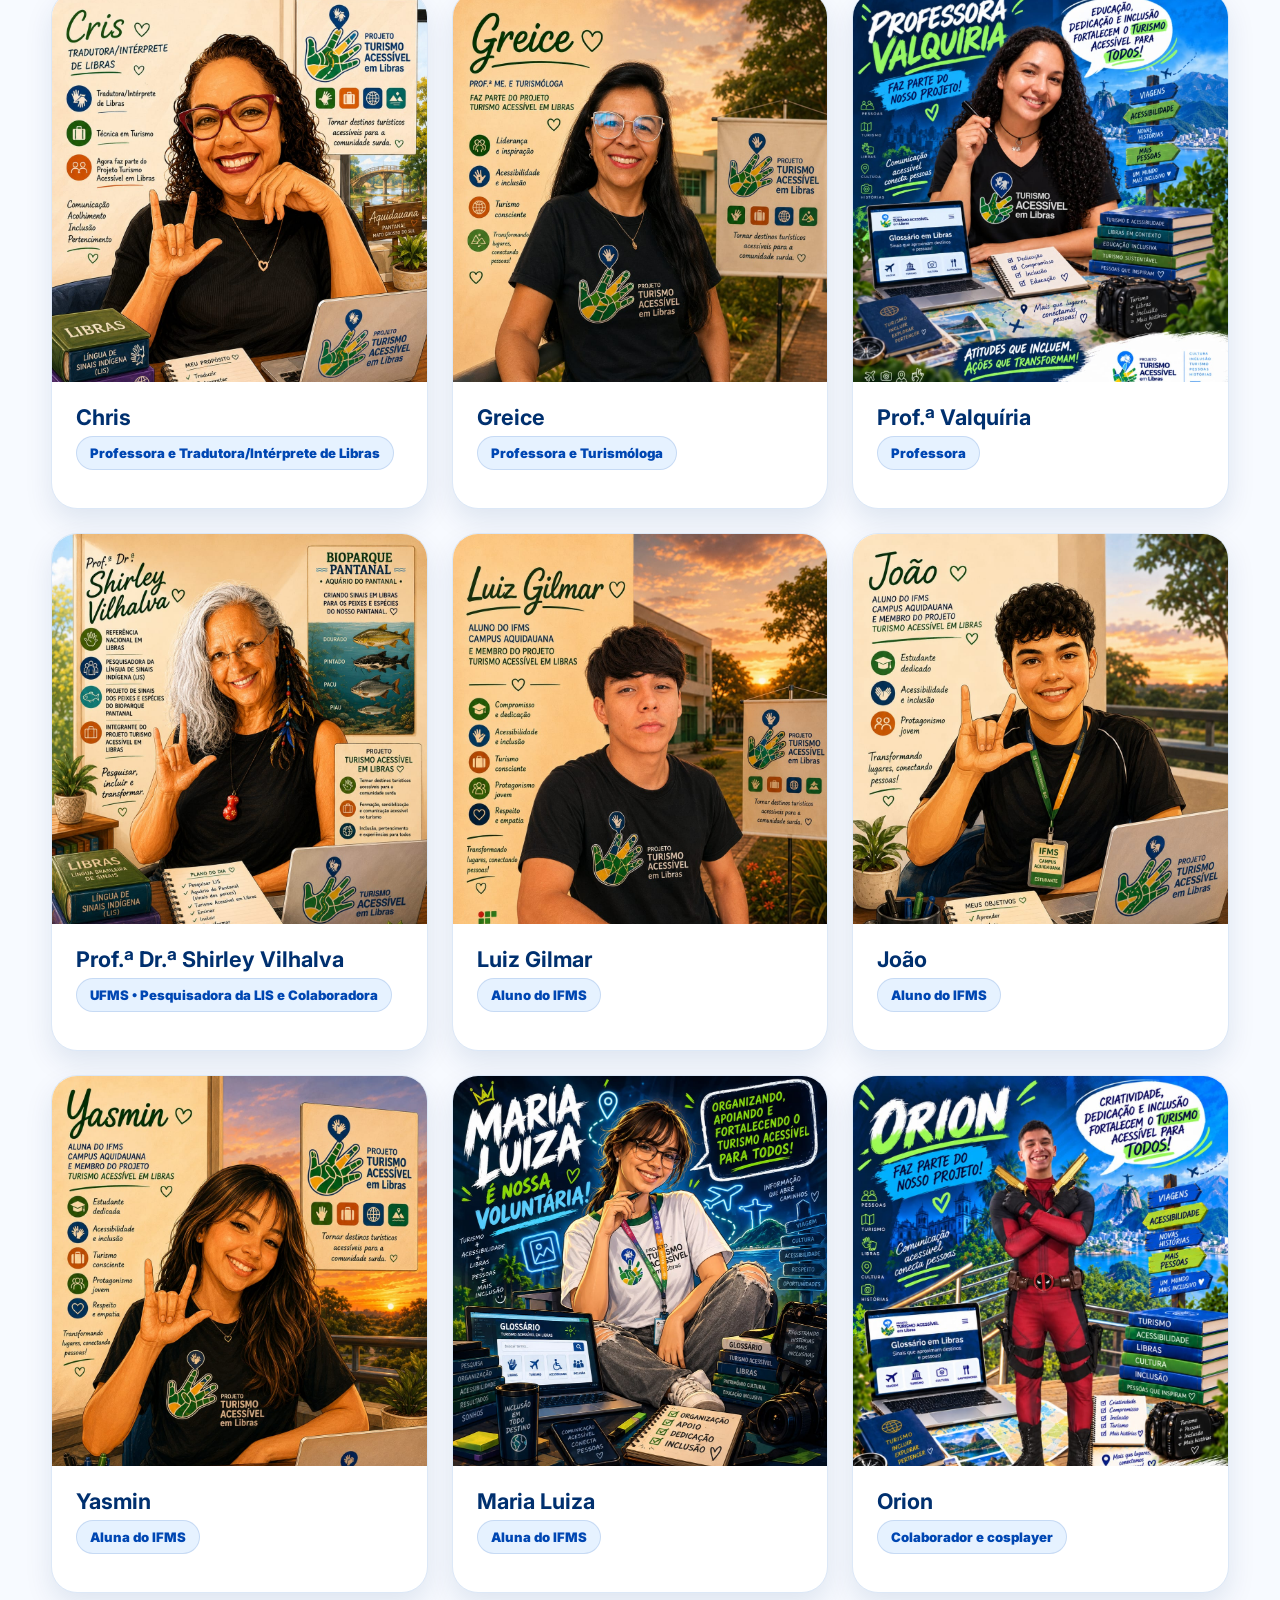
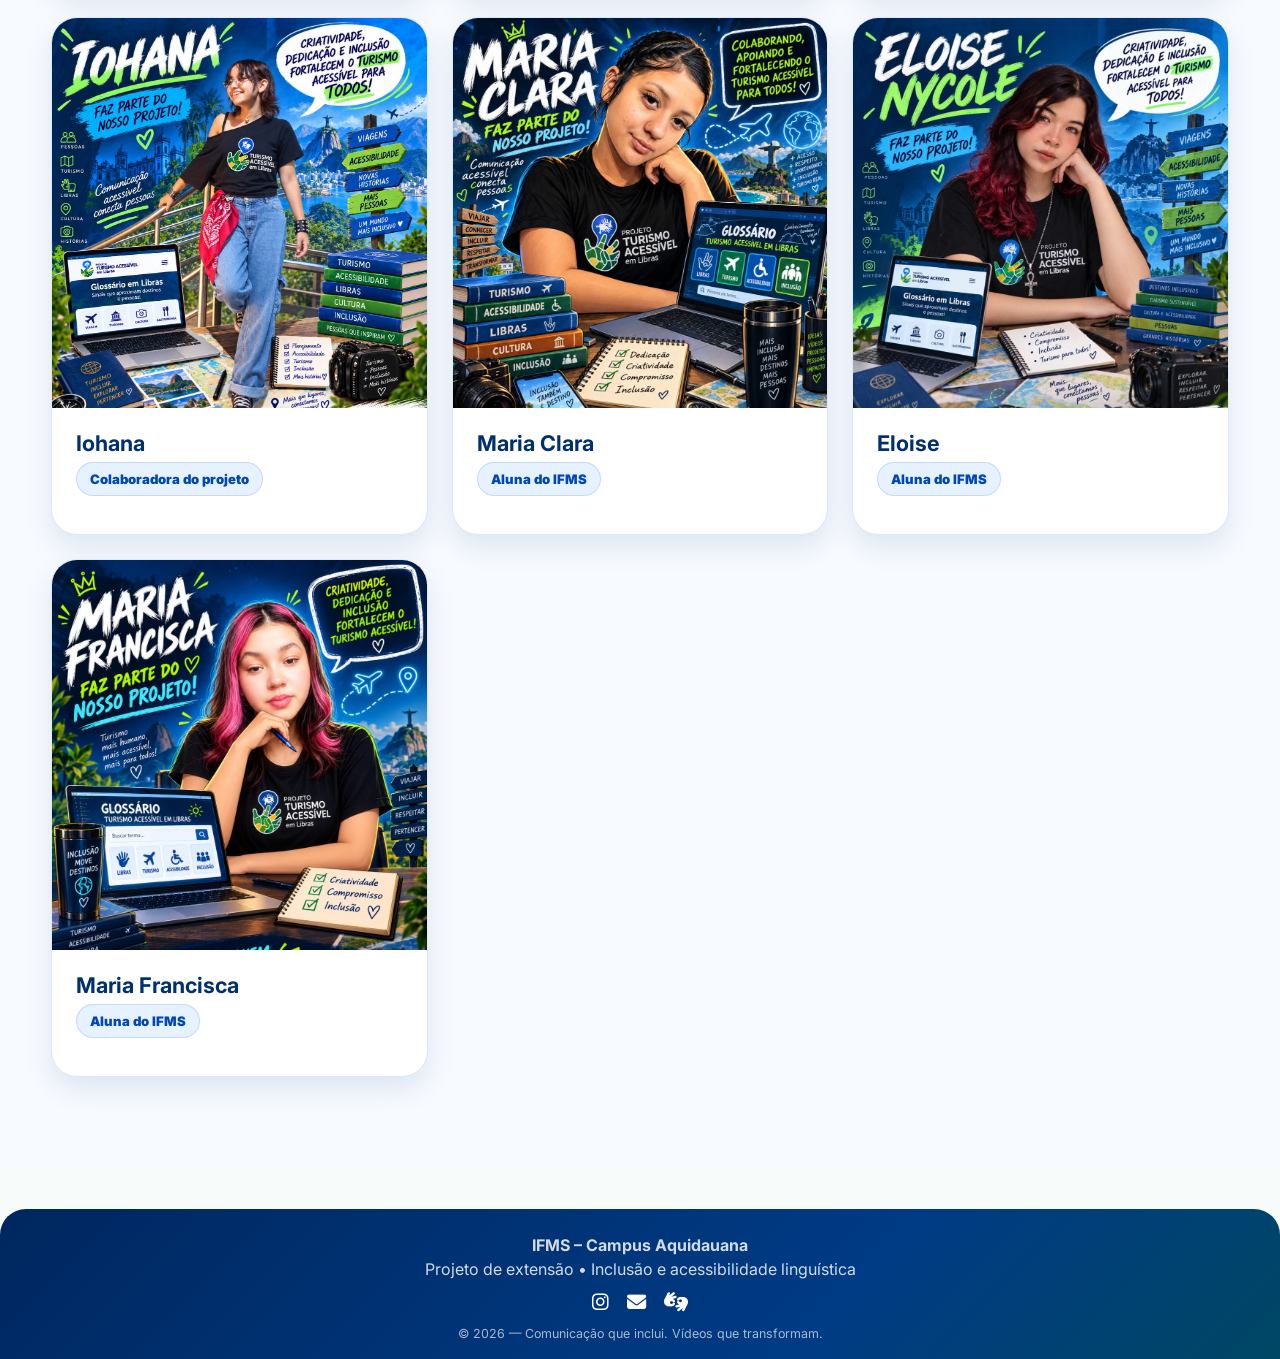
==== commit 109cd29e: "Adiciona logo do IFMS ao site" ====
--- a/index.html
+++ b/index.html
@@ -18,7 +18,7 @@
   <header>
     <a class="brand brand-logo-only" href="index.html">
       <img alt="Identidade visual do projeto" src="imagens/logo_turismo_acessivel.jpeg" />
-      <img class="logo-ifms" src="imagens/ifms-logo.png" alt="Instituto Federal de Mato Grosso do Sul">
+      <img class="logo-ifms" src="imagens/ifms-logo-aq.png" alt="Instituto Federal de Mato Grosso do Sul">
     </a>
     <nav>
       <a href="index.html">Início</a>
--- a/css/style.css
+++ b/css/style.css
@@ -1809,8 +1809,9 @@
 }
 
 .logo-ifms {
-  height: 58px;
+  height: 78px;
   width: auto;
   object-fit: contain;
   margin-left: 15px;
+  vertical-align: middle;
 }
